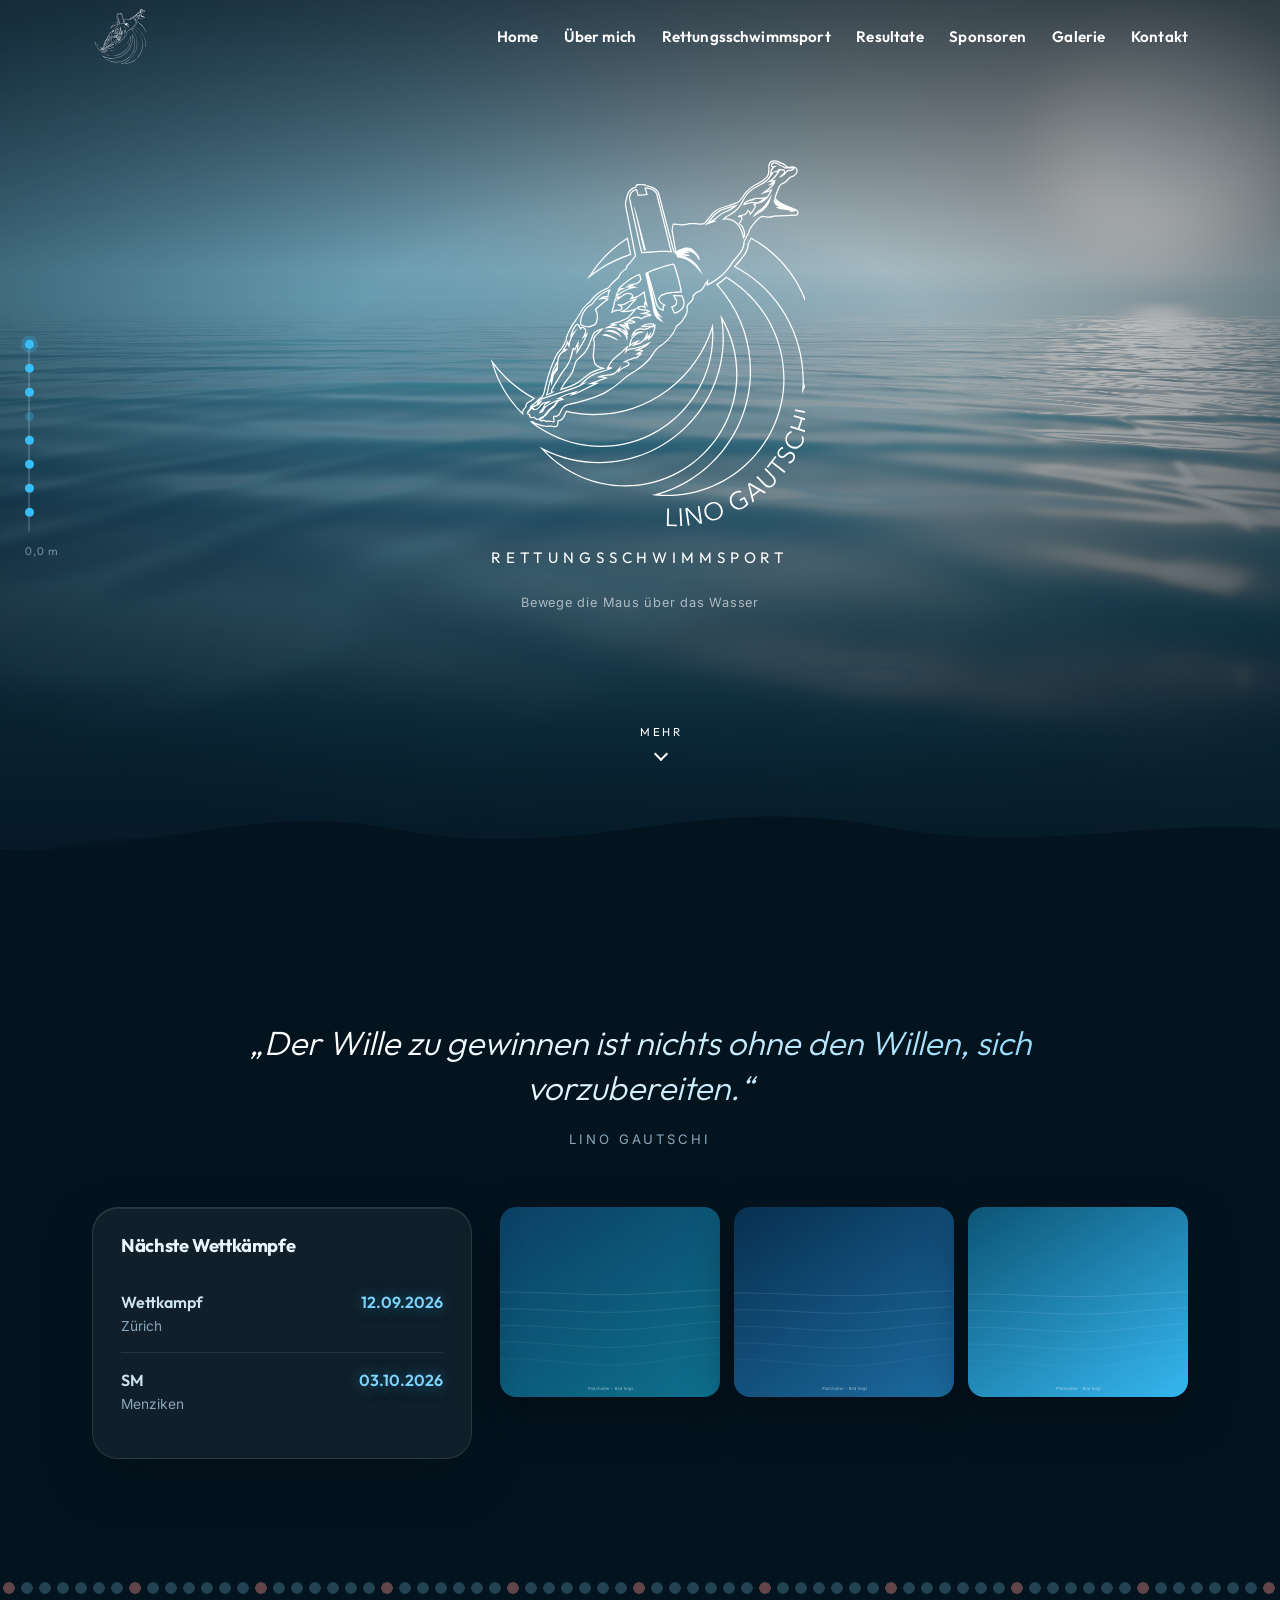
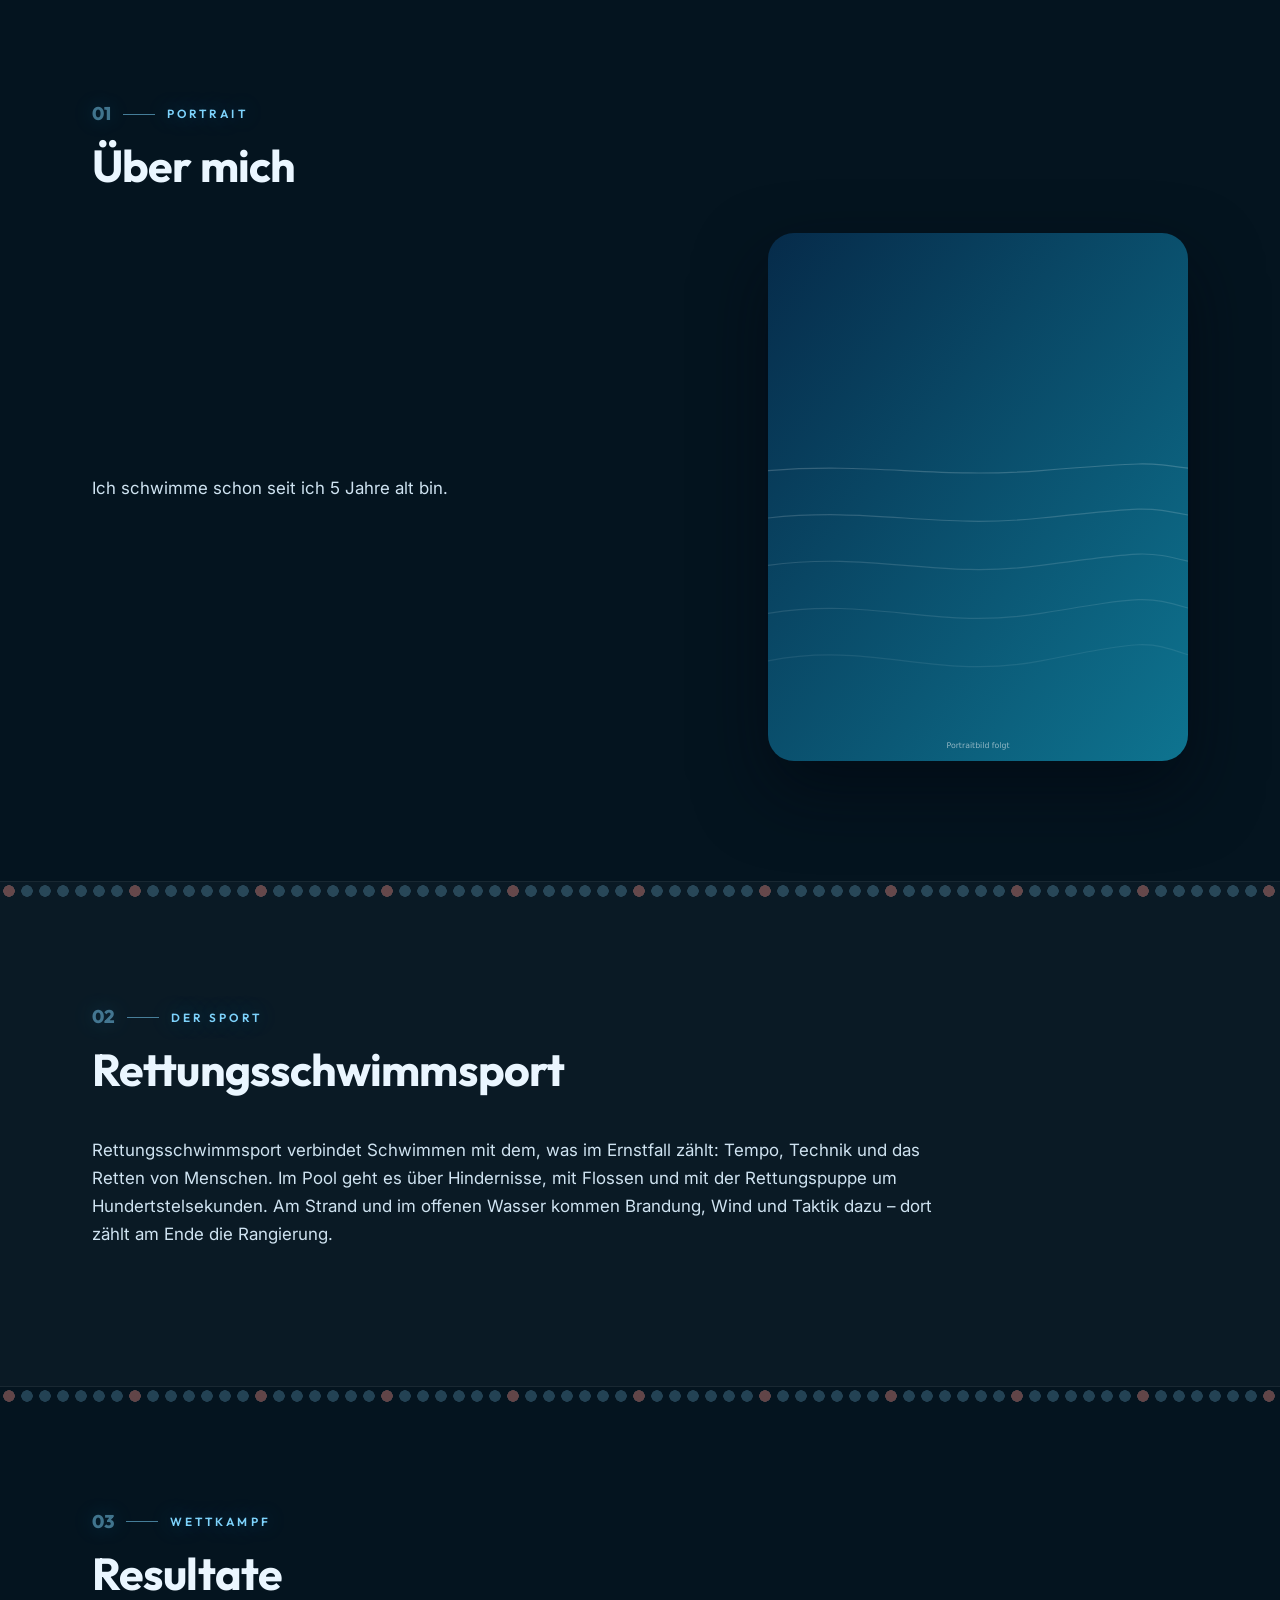
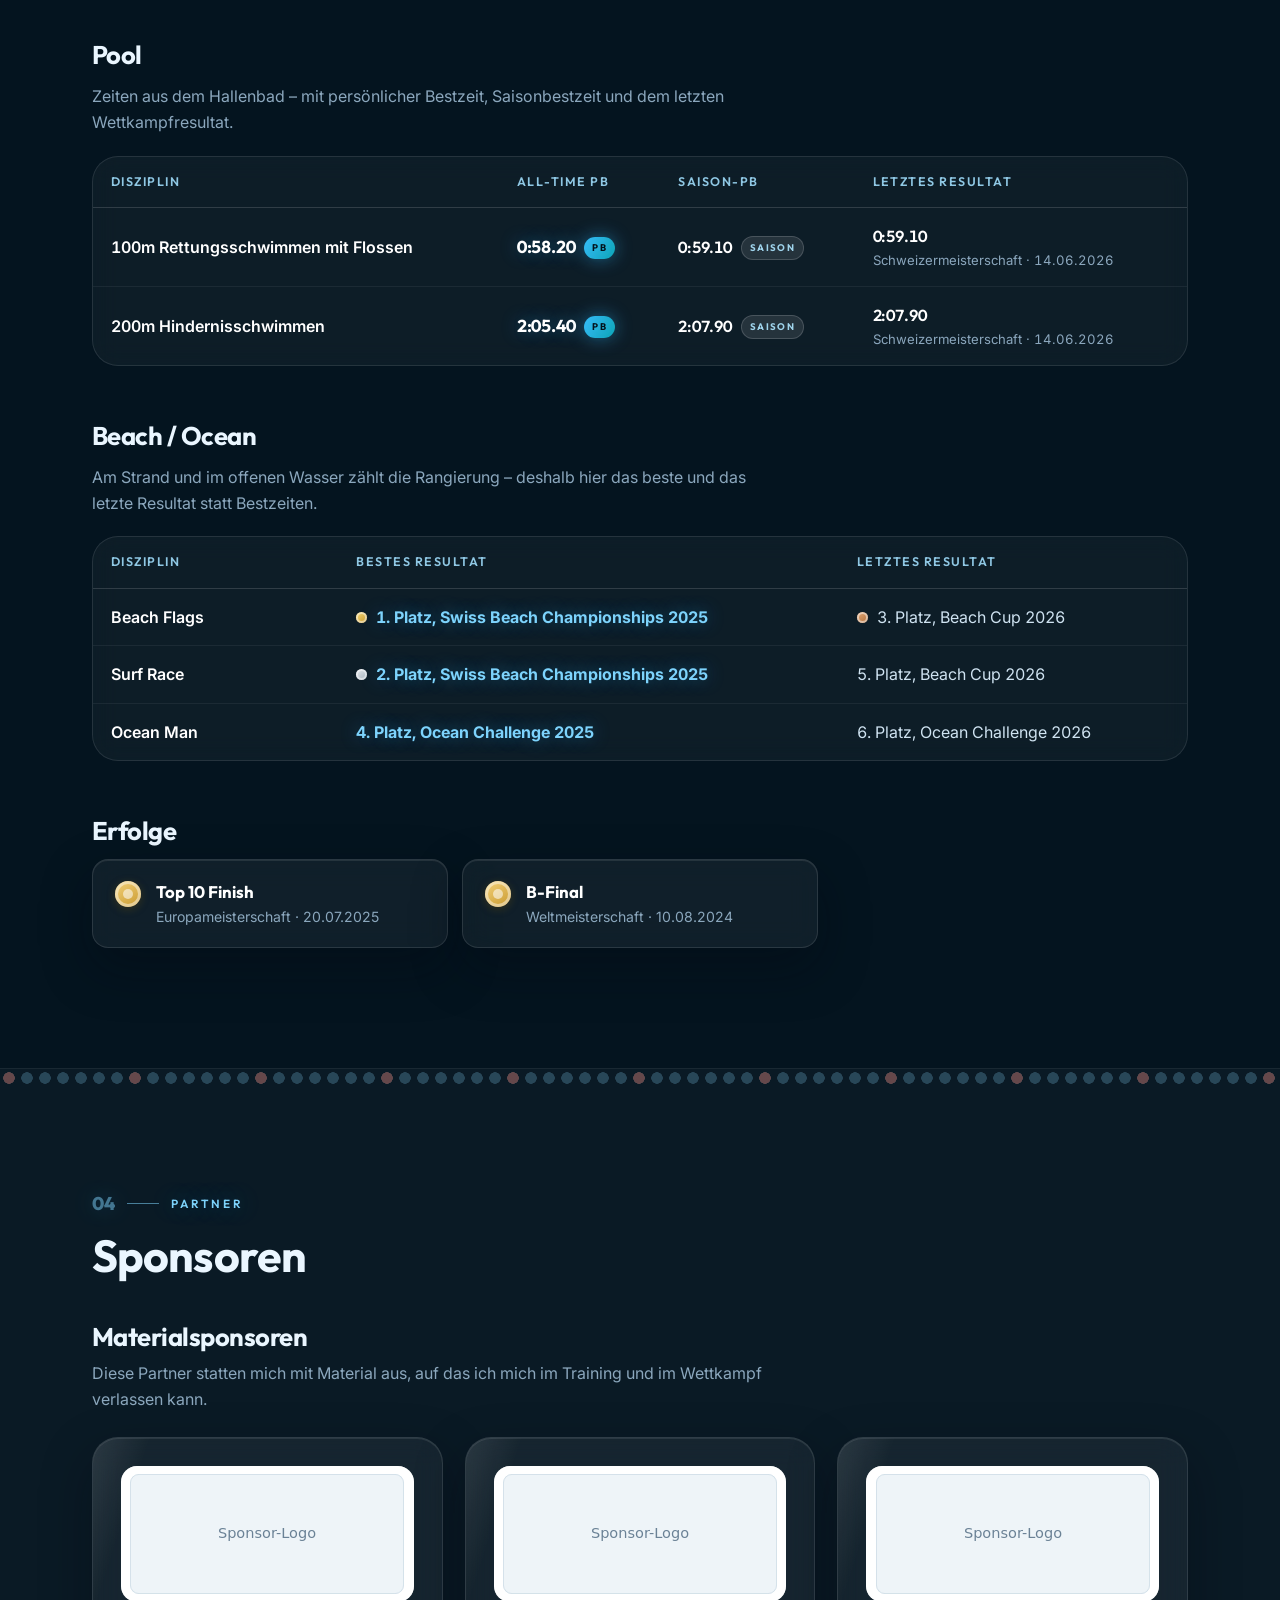
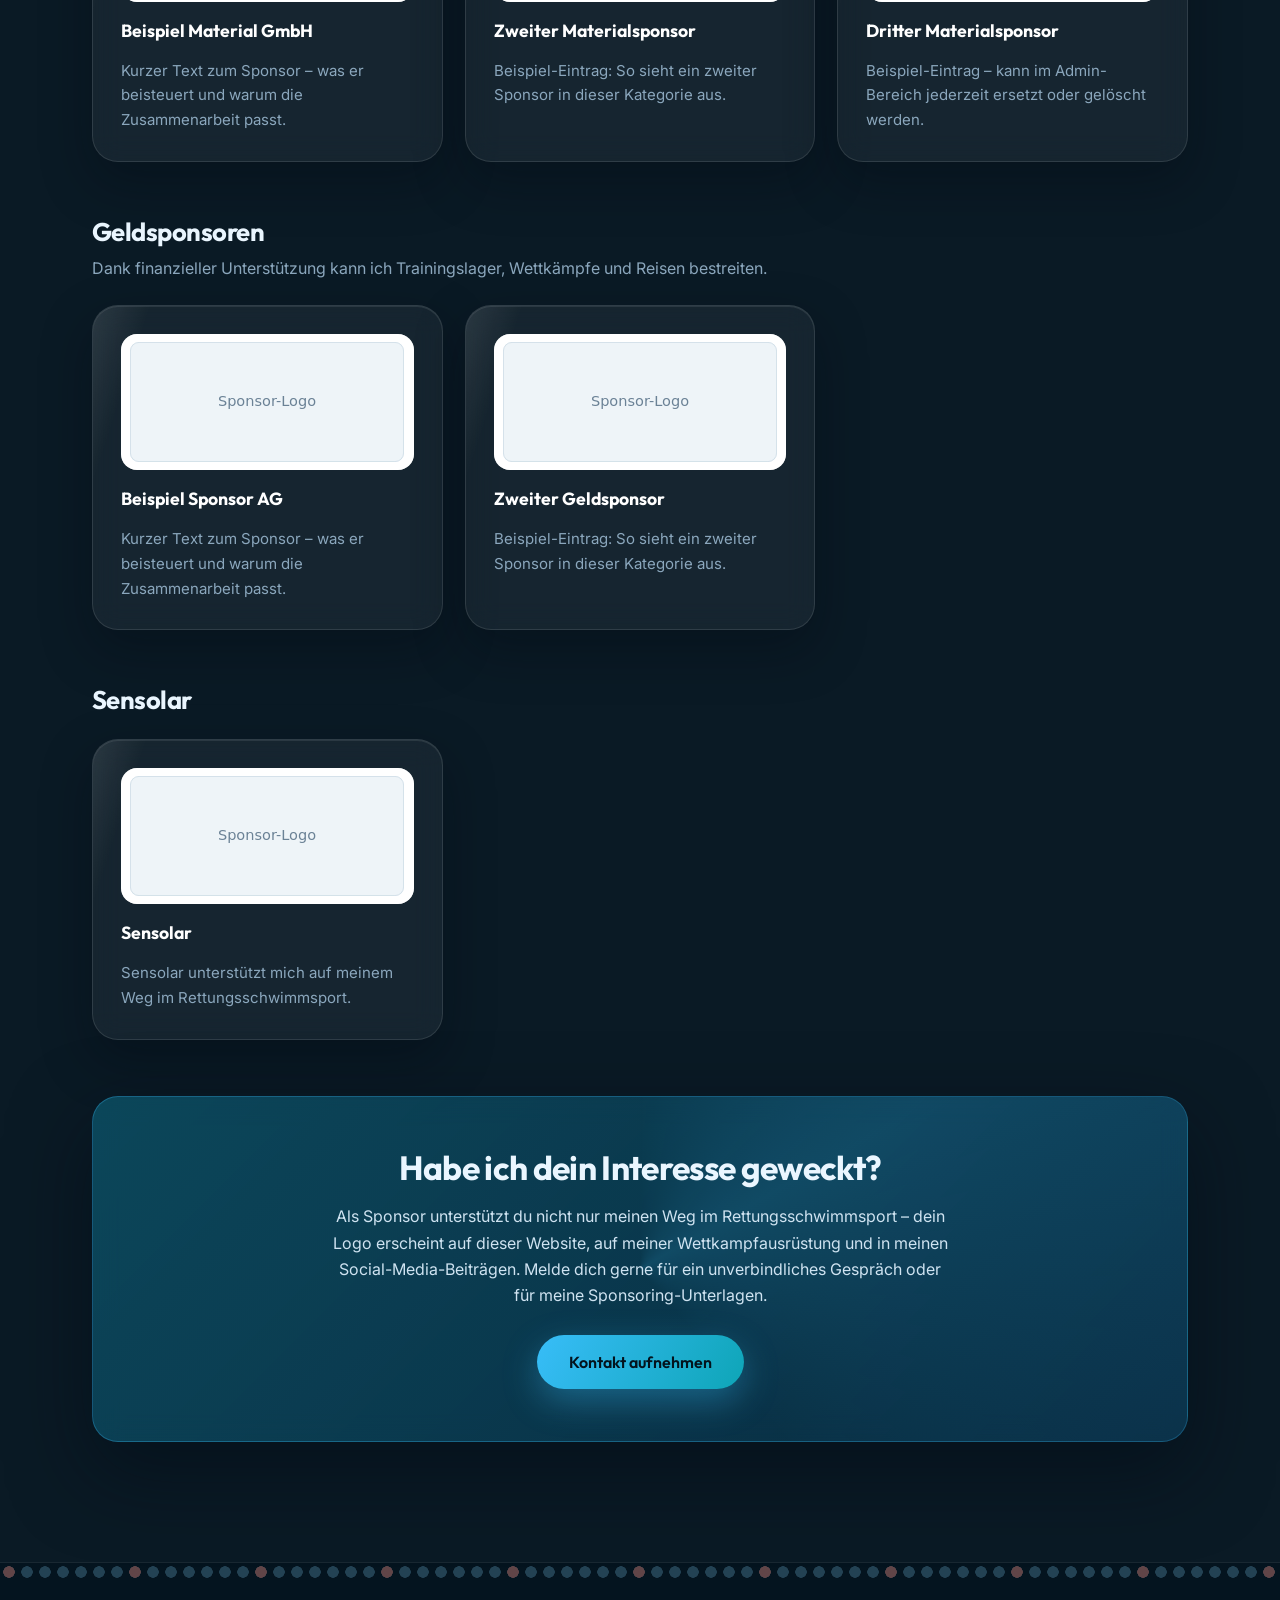
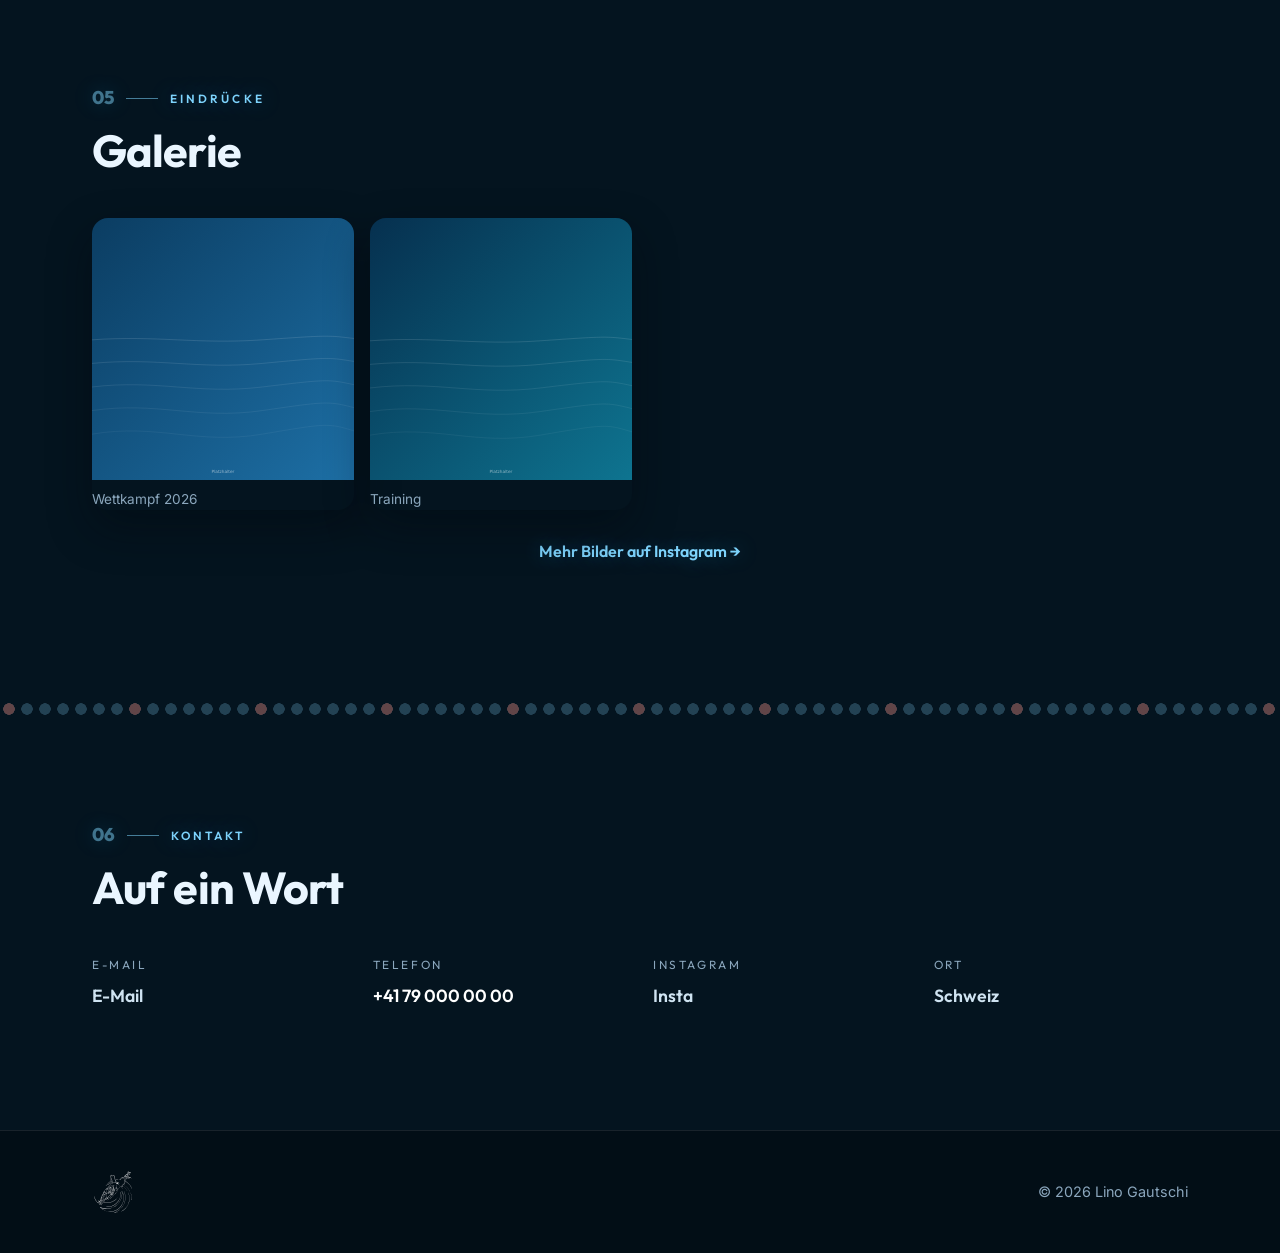
==== index.html @ 89ff0d20 "Initial commit" ====
<!DOCTYPE html>
<html lang="de">
<head>
  <meta charset="UTF-8">
  <meta name="viewport" content="width=device-width, initial-scale=1.0">
  <title>Lino Gautschi – Rettungsschwimmsport</title>
  <meta name="description" content="Lino Gautschi – Rettungsschwimmsport: Resultate aus Pool und Beach/Ocean, Sponsoren, Galerie und Kontakt.">

  <link rel="icon" href="assets/images/logo/logo-mark-dark.svg">
  <link rel="preconnect" href="https://fonts.googleapis.com">
  <link rel="preconnect" href="https://fonts.gstatic.com" crossorigin>
  <link href="https://fonts.googleapis.com/css2?family=Outfit:wght@300;400;600;700;800&family=Inter:wght@400;500;600&display=swap" rel="stylesheet">

  <link rel="stylesheet" href="assets/css/base.css">
  <link rel="stylesheet" id="theme-css" href="assets/css/theme-ocean.css">

  <script>
    // Das Design der Website ist "ocean" (Meer) – fest eingestellt.
    //
    // Das zweite Design ("pool", helles Becken) liegt weiterhin im Projekt
    // und lässt sich mit ?design=pool in der Adresszeile anschauen. Auf der
    // Seite selbst gibt es dafür bewusst keinen Umschalter mehr.
    (function () {
      var params = new URLSearchParams(location.search);
      var design = params.get("design") === "pool" ? "pool" : "ocean";

      // Alte gespeicherte Design-Wahl entfernen – sonst würde bei jemandem,
      // der früher "Becken" gewählt hat, weiterhin das falsche Design laden.
      try { localStorage.removeItem("lino-design"); } catch (e) {}

      document.documentElement.dataset.design = design;
      document.getElementById("theme-css").href = "assets/css/theme-" + design + ".css";

      // Startzustand für die Einblend-Animationen. theme.js entfernt das
      // Attribut wieder, falls die Skripte nicht laden – dann ist einfach
      // alles sofort sichtbar statt dauerhaft unsichtbar.
      document.documentElement.setAttribute("data-reveal-ready", "");
    })();
  </script>
</head>
<body>

  <a class="skip-link" href="#ueber-mich">Zum Inhalt springen</a>

  <header class="site-header" id="site-header">
    <div class="container header-inner">
      <a href="#home" class="logo" aria-label="Lino Gautschi – Startseite">
        <img class="logo-img logo-img--dark" src="assets/images/logo/logo-mark-dark.svg" alt="Lino Gautschi">
        <img class="logo-img logo-img--light" src="assets/images/logo/logo-mark-light.svg" alt="" aria-hidden="true">
      </a>

      <nav class="main-nav" id="main-nav" aria-label="Hauptnavigation">
        <button class="nav-toggle" id="nav-toggle" aria-label="Menü öffnen" aria-expanded="false" aria-controls="nav-list">
          <span></span><span></span><span></span>
        </button>
        <ul id="nav-list">
          <li><a href="#home">Home</a></li>
          <li><a href="#ueber-mich">Über mich</a></li>
          <li><a href="#rettungsschwimmsport">Rettungsschwimmsport</a></li>
          <li><a href="#resultate">Resultate</a></li>
          <li><a href="#sponsoren">Sponsoren</a></li>
          <li><a href="#galerie">Galerie</a></li>
          <li><a href="#kontakt">Kontakt</a></li>
        </ul>
      </nav>
    </div>
  </header>

  <main>

    <!-- HOME / HERO -->
    <section id="home" class="hero" data-rail-label="Start">
      <div class="hero-bg" id="hero-bg" aria-hidden="true"></div>
      <div class="hero-overlay" aria-hidden="true"></div>

      <div class="container hero-inner">
        <h1 class="sr-only" id="hero-name-sr"></h1>
        <img class="hero-logo hero-logo--light" src="assets/images/logo/logo-full-light.svg" alt="Lino Gautschi">
        <img class="hero-logo hero-logo--dark" src="assets/images/logo/logo-full-dark.svg" alt="" aria-hidden="true">
        <p class="hero-tagline" id="hero-tagline"></p>
        <p class="hero-hint" aria-hidden="true">
          <span data-hint="ocean">Bewege die Maus über das Wasser</span>
          <span data-hint="pool">Fahr mit der Maus durch die Bahnenleinen – oder klick hinein</span>
        </p>
        <a class="hero-scroll" href="#ueberblick" aria-label="Weiter nach unten">
          <span class="hero-scroll-text">Mehr</span>
          <span class="hero-scroll-arrow" aria-hidden="true"></span>
        </a>
      </div>
      <div class="hero-wave" aria-hidden="true"></div>
    </section>

    <!-- ÜBERBLICK: Zitat, nächste Wettkämpfe, Bilder -->
    <section id="ueberblick" class="section section-overview" data-rail-label="Überblick">
      <div class="container">
        <blockquote class="zitat reveal" id="hero-zitat">
          <p id="zitat-text"></p>
          <cite id="zitat-autor"></cite>
        </blockquote>

        <div class="overview-grid">
          <div class="card wettkaempfe-card reveal">
            <h2 class="card-title">Nächste Wettkämpfe</h2>
            <ul id="wettkaempfe-liste" class="wettkaempfe-liste"></ul>
          </div>

          <div class="overview-images reveal" id="overview-images"></div>
        </div>
      </div>
    </section>

    <!-- ÜBER MICH -->
    <section id="ueber-mich" class="section">
      <div class="container">
        <div class="section-head reveal">
          <span class="section-kicker">Portrait</span>
          <h2>Über mich</h2>
        </div>
        <div class="split">
          <div class="split-text reveal">
            <p class="section-text" id="ueber-mich-text"></p>
          </div>
          <figure class="split-media reveal">
            <img id="ueber-mich-bild" src="" alt="Lino Gautschi">
          </figure>
        </div>
      </div>
    </section>

    <!-- RETTUNGSSCHWIMMSPORT -->
    <section id="rettungsschwimmsport" class="section section-alt">
      <div class="container">
        <div class="section-head reveal">
          <span class="section-kicker">Der Sport</span>
          <h2>Rettungsschwimmsport</h2>
        </div>
        <p class="section-text section-text--wide reveal" id="rettungsschwimmsport-text"></p>
      </div>
    </section>

    <!-- RESULTATE: Pool -> Beach/Ocean -> Erfolge -->
    <section id="resultate" class="section">
      <div class="container">
        <div class="section-head reveal">
          <span class="section-kicker">Wettkampf</span>
          <h2>Resultate</h2>
        </div>

        <div class="resultate-block reveal">
          <h3 id="pool-titel"></h3>
          <p class="block-text" id="pool-text"></p>
          <div class="table-wrap">
            <table id="pool-tabelle" class="resultate-tabelle">
              <thead>
                <tr>
                  <th>Disziplin</th>
                  <th>All-Time PB</th>
                  <th>Saison-PB</th>
                  <th>Letztes Resultat</th>
                </tr>
              </thead>
              <tbody></tbody>
            </table>
          </div>
        </div>

        <div class="resultate-block reveal">
          <h3 id="beach-titel"></h3>
          <p class="block-text" id="beach-text"></p>
          <div class="table-wrap">
            <table id="beach-tabelle" class="resultate-tabelle">
              <thead>
                <tr>
                  <th>Disziplin</th>
                  <th>Bestes Resultat</th>
                  <th>Letztes Resultat</th>
                </tr>
              </thead>
              <tbody></tbody>
            </table>
          </div>
        </div>

        <div class="resultate-block reveal">
          <h3>Erfolge</h3>
          <ul id="erfolge-liste" class="erfolge-liste"></ul>
        </div>
      </div>
    </section>

    <!-- SPONSOREN -->
    <section id="sponsoren" class="section section-alt">
      <div class="container">
        <div class="section-head reveal">
          <span class="section-kicker">Partner</span>
          <h2>Sponsoren</h2>
        </div>

        <div id="sponsoren-kategorien"></div>

        <div class="sponsor-cta reveal" id="sponsor-cta"></div>
      </div>
    </section>

    <!-- GALERIE -->
    <section id="galerie" class="section">
      <div class="container">
        <div class="section-head reveal">
          <span class="section-kicker">Eindrücke</span>
          <h2>Galerie</h2>
        </div>
        <div id="galerie-bilder" class="galerie-grid"></div>
        <p class="galerie-link reveal" id="galerie-instagram-link"></p>
      </div>
    </section>

    <!-- KONTAKT -->
    <section id="kontakt" class="section section-kontakt">
      <div class="container">
        <div class="section-head reveal">
          <span class="section-kicker">Kontakt</span>
          <h2>Auf ein Wort</h2>
        </div>
        <dl id="kontakt-liste" class="kontakt-liste reveal"></dl>
      </div>
    </section>

  </main>

  <footer class="site-footer">
    <div class="container footer-inner">
      <img class="footer-logo" src="assets/images/logo/logo-mark-light.svg" alt="">
      <p>&copy; <span id="jahr"></span> <span id="footer-name"></span></p>
    </div>
  </footer>

  <script src="data/content.js"></script>
  <script src="data/resultate.js"></script>
  <script src="data/sponsoren.js"></script>
  <script src="data/galerie.js"></script>
  <script src="assets/js/main.js"></script>
  <script src="assets/js/theme.js"></script>
</body>
</html>
---- assets/css/base.css ----
/* =========================================================
   base.css – gemeinsames Grundgerüst für BEIDE Designs.
   Enthält Layout, Struktur und Standardwerte.
   Farben/Effekte kommen aus theme-simple.css bzw. theme-premium.css.
   ========================================================= */

:root {
  /* Diese Werte werden von den Theme-Dateien überschrieben */
  --color-bg: #ffffff;
  --color-bg-alt: #f2f6f9;
  --color-surface: #ffffff;
  --color-text: #12212e;
  --color-muted: #5c7285;
  --color-accent: #0e7490;
  --color-accent-dark: #063d55;
  --color-border: #dfe8ee;
  --color-on-dark: #ffffff;

  --font-head: "Outfit", system-ui, -apple-system, "Segoe UI", sans-serif;
  --font-body: "Inter", system-ui, -apple-system, "Segoe UI", sans-serif;

  --max-width: 1140px;
  --gutter: 22px;
  --radius: 14px;
  --radius-lg: 22px;

  --section-padding: 96px;
  --header-height: 72px;

  --shadow-sm: 0 1px 2px rgba(10, 40, 60, 0.06);
  --shadow-md: 0 10px 30px rgba(10, 40, 60, 0.08);
  --shadow-lg: 0 24px 60px rgba(8, 35, 55, 0.14);

  --ease-out: cubic-bezier(0.22, 1, 0.36, 1);
}

* { box-sizing: border-box; }

html {
  scroll-behavior: smooth;
}

body {
  margin: 0;
  font-family: var(--font-body);
  color: var(--color-text);
  background: var(--color-bg);
  line-height: 1.65;
  -webkit-font-smoothing: antialiased;
  overflow-x: hidden;
}

h1, h2, h3, h4 {
  font-family: var(--font-head);
  line-height: 1.12;
  margin: 0 0 0.5em;
  color: var(--color-accent-dark);
  letter-spacing: -0.02em;
}

h2 { font-size: clamp(1.8rem, 4vw, 2.8rem); }
h3 { font-size: clamp(1.2rem, 2.4vw, 1.6rem); }

p { margin: 0 0 1em; }

a { color: var(--color-accent); }

img { max-width: 100%; }

.container {
  width: 100%;
  max-width: var(--max-width);
  margin: 0 auto;
  padding-inline: var(--gutter);
}

.sr-only {
  position: absolute;
  width: 1px; height: 1px;
  padding: 0; margin: -1px;
  overflow: hidden;
  clip: rect(0 0 0 0);
  white-space: nowrap;
  border: 0;
}

.skip-link {
  position: absolute;
  left: -9999px;
  top: 0;
  z-index: 1000;
  background: var(--color-accent-dark);
  color: #fff;
  padding: 10px 16px;
}
.skip-link:focus { left: 8px; top: 8px; }

/* ---------- Header / Navigation ---------- */

.site-header {
  position: fixed;
  inset: 0 0 auto 0;
  z-index: 100;
  transition: background 0.35s var(--ease-out), box-shadow 0.35s var(--ease-out),
              backdrop-filter 0.35s var(--ease-out), padding 0.35s var(--ease-out);
}

.header-inner {
  display: flex;
  align-items: center;
  justify-content: space-between;
  gap: 16px;
  min-height: var(--header-height);
}

.logo {
  display: flex;
  align-items: center;
  flex: none;
  line-height: 0;
}

.logo-img {
  height: 56px;
  width: auto;
  display: block;
  transition: height 0.35s var(--ease-out), opacity 0.3s var(--ease-out);
}

/* Es liegen zwei Logo-Varianten übereinander – je nach Hintergrund wird
   die dunkle oder die helle eingeblendet. */
.logo-img--light { display: none; }

.main-nav ul {
  list-style: none;
  display: flex;
  align-items: center;
  gap: clamp(14px, 2vw, 28px);
  margin: 0;
  padding: 0;
}

.main-nav a {
  text-decoration: none;
  font-family: var(--font-head);
  font-weight: 600;
  font-size: 0.95rem;
  letter-spacing: 0.01em;
  padding: 6px 0;
  position: relative;
  white-space: nowrap;
  transition: color 0.25s var(--ease-out);
}

.nav-toggle {
  display: none;
  flex-direction: column;
  justify-content: center;
  gap: 5px;
  width: 44px;
  height: 44px;
  padding: 10px;
  background: none;
  border: none;
  cursor: pointer;
}

.nav-toggle span {
  display: block;
  height: 2px;
  width: 100%;
  background: currentColor;
  border-radius: 2px;
  transition: transform 0.3s var(--ease-out), opacity 0.2s var(--ease-out);
}

.main-nav.open .nav-toggle span:nth-child(1) { transform: translateY(7px) rotate(45deg); }
.main-nav.open .nav-toggle span:nth-child(2) { opacity: 0; }
.main-nav.open .nav-toggle span:nth-child(3) { transform: translateY(-7px) rotate(-45deg); }

@media (max-width: 900px) {
  .nav-toggle { display: flex; }

  .main-nav ul {
    position: fixed;
    inset: var(--header-height) 0 auto 0;
    flex-direction: column;
    align-items: stretch;
    gap: 0;
    padding: 12px var(--gutter) 24px;
    transform: translateY(-140%);
    transition: transform 0.4s var(--ease-out);
  }

  .main-nav.open ul { transform: translateY(0); }

  .main-nav a {
    display: block;
    padding: 14px 0;
    font-size: 1.05rem;
  }
}

/* ---------- Hero ---------- */

.hero {
  position: relative;
  min-height: 100svh;
  display: flex;
  align-items: center;
  justify-content: center;
  overflow: hidden;
  isolation: isolate;
}

.hero-bg {
  position: absolute;
  inset: 0;
  z-index: -2;
}

.hero-bg canvas {
  width: 100%;
  height: 100%;
  display: block;
}

.hero-overlay {
  position: absolute;
  inset: 0;
  z-index: -1;
}

.hero-inner {
  display: flex;
  flex-direction: column;
  align-items: center;
  text-align: center;
  padding-top: var(--header-height);
  /* Platz für Scroll-Hinweis und Wellenkante darunter */
  padding-bottom: clamp(150px, 16vw, 240px);
}

.hero-logo {
  width: clamp(200px, 30vw, 330px);
  height: auto;
}

.hero-tagline {
  font-family: var(--font-head);
  text-transform: uppercase;
  letter-spacing: 0.32em;
  font-size: clamp(0.72rem, 1.5vw, 0.95rem);
  margin: 18px 0 0;
  color: var(--color-on-dark);
  opacity: 0.85;
}

.hero-scroll {
  position: absolute;
  bottom: clamp(74px, 11vw, 150px); /* über der Wellenkante */
  left: 50%;
  transform: translateX(-50%);
  z-index: 3; /* sonst verdeckt die Welle den Hinweis */
  display: flex;
  flex-direction: column;
  align-items: center;
  gap: 8px;
  text-decoration: none;
  color: var(--color-on-dark);
  font-family: var(--font-head);
  font-size: 0.72rem;
  letter-spacing: 0.22em;
  text-transform: uppercase;
  opacity: 0.75;
  transition: opacity 0.3s var(--ease-out);
}

.hero-scroll:hover { opacity: 1; }

.hero-scroll-arrow {
  width: 10px;
  height: 10px;
  border-right: 2px solid currentColor;
  border-bottom: 2px solid currentColor;
  transform: rotate(45deg);
}

.hero-wave {
  position: absolute;
  left: 0;
  right: 0;
  bottom: -1px;
  height: clamp(60px, 9vw, 130px);
  pointer-events: none;
}

/* ---------- Sections ---------- */

.section {
  padding-block: var(--section-padding);
  scroll-margin-top: var(--header-height);
  position: relative;
}

.section-head {
  margin-bottom: 42px;
}

/* Abschnitte werden wie Bahnen durchnummeriert (01, 02, …) */
main { counter-reset: abschnitt; }
.section-head { counter-increment: abschnitt; }

.section-kicker {
  display: inline-flex;
  align-items: center;
  gap: 12px;
  font-family: var(--font-head);
  font-size: 0.74rem;
  font-weight: 600;
  letter-spacing: 0.26em;
  text-transform: uppercase;
  color: var(--color-accent);
  margin-bottom: 12px;
}

.section-kicker::before {
  content: counter(abschnitt, decimal-leading-zero);
  order: -2;
  font-size: 1.15rem;
  font-weight: 800;
  letter-spacing: 0;
  opacity: 0.45;
}

.section-kicker::after {
  content: "";
  order: -1;
  width: 32px;
  height: 1px;
  background: currentColor;
  opacity: 0.55;
}

.section-head h2 { margin-bottom: 0; }

.section-text {
  max-width: 62ch;
  white-space: pre-line;
  font-size: 1.06rem;
}

.section-text--wide { max-width: 78ch; }

.block-text {
  color: var(--color-muted);
  max-width: 68ch;
  margin-bottom: 20px;
}

/* ---------- Überblick (Zitat / Wettkämpfe / Bilder) ---------- */

.zitat {
  margin: 0 0 56px;
  padding: 0;
  text-align: center;
  max-width: 900px;
  margin-inline: auto;
}

.zitat p {
  font-family: var(--font-head);
  font-size: clamp(1.35rem, 3.2vw, 2.1rem);
  font-weight: 300;
  line-height: 1.35;
  font-style: italic;
  margin-bottom: 14px;
}

.zitat cite {
  font-style: normal;
  font-size: 0.82rem;
  letter-spacing: 0.22em;
  text-transform: uppercase;
  color: var(--color-muted);
}

.overview-grid {
  display: grid;
  grid-template-columns: minmax(280px, 380px) 1fr;
  gap: 28px;
  align-items: start;
}

@media (max-width: 860px) {
  .overview-grid { grid-template-columns: 1fr; }
}

.card {
  background: var(--color-surface);
  border: 1px solid var(--color-border);
  border-radius: var(--radius-lg);
  padding: 28px;
}

.card-title {
  font-size: 1.15rem;
  margin-bottom: 18px;
}

.wettkaempfe-liste {
  list-style: none;
  margin: 0;
  padding: 0;
}

.wettkaempfe-liste li {
  display: flex;
  align-items: baseline;
  justify-content: space-between;
  gap: 14px;
  padding: 14px 0;
  border-top: 1px solid var(--color-border);
}

.wettkaempfe-liste li:first-child { border-top: none; }

.wk-name {
  font-family: var(--font-head);
  font-weight: 600;
}

.wk-ort {
  display: block;
  font-size: 0.86rem;
  color: var(--color-muted);
  font-family: var(--font-body);
  font-weight: 400;
}

.wk-datum {
  font-family: var(--font-head);
  font-weight: 600;
  white-space: nowrap;
  color: var(--color-accent);
}

.overview-images {
  display: grid;
  grid-template-columns: repeat(auto-fit, minmax(190px, 1fr));
  gap: 14px;
}

.overview-images img {
  width: 100%;
  height: 100%;
  min-height: 190px;
  object-fit: cover;
  border-radius: var(--radius);
  display: block;
}

/* ---------- Split (Über mich) ---------- */

.split {
  display: grid;
  grid-template-columns: 1fr minmax(260px, 420px);
  gap: 48px;
  align-items: center;
}

@media (max-width: 860px) {
  .split { grid-template-columns: 1fr; gap: 32px; }
}

.split-media {
  margin: 0;
}

.split-media img {
  width: 100%;
  border-radius: var(--radius-lg);
  display: block;
}

/* ---------- Resultate ---------- */

.resultate-block { margin-bottom: 56px; }
.resultate-block:last-child { margin-bottom: 0; }

.table-wrap {
  overflow-x: auto;
  border-radius: var(--radius);
}

.resultate-tabelle {
  width: 100%;
  border-collapse: collapse;
  font-variant-numeric: tabular-nums;
}

.resultate-tabelle th,
.resultate-tabelle td {
  text-align: left;
  padding: 15px 18px;
  white-space: nowrap;
}

.resultate-tabelle th {
  font-family: var(--font-head);
  font-size: 0.78rem;
  font-weight: 600;
  letter-spacing: 0.12em;
  text-transform: uppercase;
  color: var(--color-muted);
}

.resultate-tabelle td:first-child {
  font-weight: 600;
  white-space: normal;
  min-width: 190px;
}

.res-sub {
  display: block;
  font-size: 0.82rem;
  color: var(--color-muted);
  font-weight: 400;
}

.erfolge-liste {
  list-style: none;
  margin: 0;
  padding: 0;
  display: grid;
  grid-template-columns: repeat(auto-fill, minmax(280px, 1fr));
  gap: 14px;
}

.erfolge-liste li {
  display: flex;
  align-items: flex-start;
  gap: 15px;
  padding: 18px 22px;
  border-radius: var(--radius);
  border: 1px solid var(--color-border);
  background: var(--color-surface);
}

/* Medaillen-Plakette vor jedem Erfolg */
.erfolg-icon {
  flex: none;
  width: 26px;
  height: 26px;
  margin-top: 3px;
  border-radius: 50%;
  background: linear-gradient(145deg, #f3d27a, #c9992f);
  box-shadow: inset 0 0 0 3px rgba(255, 255, 255, 0.45), 0 2px 8px rgba(120, 90, 10, 0.35);
  position: relative;
}

.erfolg-icon::after {
  content: "";
  position: absolute;
  inset: 8px;
  border-radius: 50%;
  background: rgba(255, 255, 255, 0.55);
}

.erfolg-titel {
  display: block;
  font-family: var(--font-head);
  font-weight: 700;
  font-size: 1.05rem;
  color: var(--color-accent-dark);
}

.erfolg-meta {
  display: block;
  font-size: 0.88rem;
  color: var(--color-muted);
}

/* ---------- Sponsoren ---------- */

.sponsor-kategorie { margin-bottom: 56px; }

.sponsor-kategorie h3 { margin-bottom: 8px; }

.sponsoren-liste {
  display: grid;
  grid-template-columns: repeat(auto-fill, minmax(280px, 1fr));
  gap: 22px;
  margin-top: 24px;
}

.sponsor-item {
  display: flex;
  flex-direction: column;
  gap: 14px;
  padding: 28px;
  background: var(--color-surface);
  border: 1px solid var(--color-border);
  border-radius: var(--radius-lg);
  text-decoration: none;
  color: inherit;
  transition: transform 0.35s var(--ease-out), box-shadow 0.35s var(--ease-out),
              border-color 0.35s var(--ease-out);
}

/* Logos bewusst gross – auf Wunsch von Lino */
.sponsor-logo {
  display: flex;
  align-items: center;
  justify-content: center;
  min-height: 130px;
  padding: 8px;
}

.sponsor-logo img {
  max-width: 100%;
  max-height: 120px;
  width: auto;
  object-fit: contain;
}

.sponsor-name {
  font-family: var(--font-head);
  font-weight: 700;
  font-size: 1.1rem;
  color: var(--color-accent-dark);
}

.sponsor-text {
  font-size: 0.94rem;
  color: var(--color-muted);
  margin: 0;
}

.sponsor-cta {
  margin-top: 8px;
  padding: clamp(28px, 5vw, 52px);
  border-radius: var(--radius-lg);
  text-align: center;
}

.sponsor-cta h3 {
  font-size: clamp(1.4rem, 3vw, 2.1rem);
}

.sponsor-cta p {
  max-width: 62ch;
  margin-inline: auto;
  margin-bottom: 26px;
}

.btn {
  display: inline-block;
  font-family: var(--font-head);
  font-weight: 600;
  text-decoration: none;
  padding: 14px 32px;
  border-radius: 999px;
  transition: transform 0.3s var(--ease-out), box-shadow 0.3s var(--ease-out),
              background 0.3s var(--ease-out);
}

.btn:hover { transform: translateY(-2px); }

/* ---------- Galerie ---------- */

.galerie-grid {
  display: grid;
  grid-template-columns: repeat(auto-fill, minmax(230px, 1fr));
  gap: 16px;
}

.galerie-grid figure {
  margin: 0;
  position: relative;
  overflow: hidden;
  border-radius: var(--radius);
}

.galerie-grid img {
  width: 100%;
  aspect-ratio: 1 / 1;
  object-fit: cover;
  display: block;
  transition: transform 0.6s var(--ease-out);
}

.galerie-grid figcaption {
  font-size: 0.85rem;
  color: var(--color-muted);
  margin-top: 8px;
}

.galerie-link {
  margin-top: 28px;
  text-align: center;
}

.galerie-link a {
  font-family: var(--font-head);
  font-weight: 600;
  text-decoration: none;
}

/* ---------- Kontakt ---------- */

.kontakt-liste {
  display: grid;
  grid-template-columns: repeat(auto-fit, minmax(220px, 1fr));
  gap: 26px;
  margin: 0;
}

.kontakt-item { min-width: 0; }

.kontakt-liste dt {
  font-family: var(--font-head);
  font-size: 0.74rem;
  letter-spacing: 0.22em;
  text-transform: uppercase;
  color: var(--color-muted);
  margin-bottom: 6px;
}

.kontakt-liste dd {
  margin: 0;
  font-size: 1.1rem;
  font-family: var(--font-head);
  font-weight: 600;
}

.kontakt-liste a { text-decoration: none; }

/* ---------- Footer ---------- */

.site-footer {
  padding-block: 40px;
  font-size: 0.9rem;
}

.footer-inner {
  display: flex;
  align-items: center;
  justify-content: space-between;
  gap: 18px;
  flex-wrap: wrap;
}

.footer-logo { height: 42px; width: auto; }

.site-footer p { margin: 0; }

/* ---------- Reveal-Animation (wird vom Premium-Design genutzt) ---------- */

.reveal { opacity: 1; }

/* Inhalte werden NUR versteckt, solange data-reveal-ready gesetzt ist.
   Das Attribut wird entfernt, wenn premium.js nicht lädt – sonst bliebe
   bei einem Ladefehler die halbe Seite unsichtbar. */
[data-reveal-ready] .reveal {
  opacity: 0;
  transform: translateY(28px);
  transition: opacity 0.8s var(--ease-out), transform 0.8s var(--ease-out);
}

[data-reveal-ready] .reveal.is-visible {
  opacity: 1;
  transform: none;
}

@media (prefers-reduced-motion: reduce) {
  html { scroll-behavior: auto; }
  [data-reveal-ready] .reveal {
    opacity: 1;
    transform: none;
    transition: none;
  }
}


/* =========================================================
   Wettkampf-Anzeigetafel (Resultate)
   ========================================================= */

.zeit-zelle { white-space: nowrap; }

.zeit {
  font-family: var(--font-head);
  font-weight: 700;
  font-size: 1.08rem;
  letter-spacing: -0.01em;
}

.zeit--neben { font-weight: 600; font-size: 1rem; }

.badge {
  display: inline-block;
  margin-left: 9px;
  padding: 3px 8px;
  border-radius: 999px;
  font-family: var(--font-head);
  font-size: 0.6rem;
  font-weight: 700;
  letter-spacing: 0.14em;
  text-transform: uppercase;
  vertical-align: 2px;
}

/* Podestplätze in der Beach/Ocean-Tabelle */
.medaille {
  display: inline-block;
  width: 11px;
  height: 11px;
  margin-right: 9px;
  border-radius: 50%;
  vertical-align: baseline;
  box-shadow: inset 0 0 0 2px rgba(255, 255, 255, 0.5);
}

.podest--1 .medaille { background: linear-gradient(145deg, #f7d978, #c89a2c); }
.podest--2 .medaille { background: linear-gradient(145deg, #e6eaee, #a8b4bf); }
.podest--3 .medaille { background: linear-gradient(145deg, #e3a877, #b06f39); }

.podest td, td.podest { white-space: normal; }

/* =========================================================
   Bahnenleine als Trenner zwischen den Abschnitten
   ========================================================= */

.section + .section::before {
  content: "";
  position: absolute;
  top: 0;
  left: 0;
  right: 0;
  height: 18px;
  pointer-events: none;
  background-image:
    radial-gradient(circle at 9px 9px, var(--rope-accent) 5.5px, transparent 6px),
    radial-gradient(circle at 9px 9px, var(--rope-main) 5.5px, transparent 6px);
  background-size: 126px 18px, 18px 18px;
  opacity: 0.5;
}

/* =========================================================
   Hinweis im Hero ("bewege die Maus …")
   ========================================================= */

.hero-hint {
  margin: 22px 0 0;
  font-size: 0.8rem;
  letter-spacing: 0.06em;
  color: var(--color-on-dark);
  opacity: 0.6;
}

.hero-hint span { display: none; }
[data-design="ocean"] .hero-hint span[data-hint="ocean"],
[data-design="pool"] .hero-hint span[data-hint="pool"] { display: inline; }

.pool-canvas {
  position: absolute;
  inset: 0;
  display: block;
}

/* =========================================================
   Tiefen-Leiste am linken Rand
   ========================================================= */

.depth-rail {
  position: fixed;
  left: 24px;
  top: 50%;
  transform: translateY(-50%);
  z-index: 90;
  display: flex;
  flex-direction: column;
  gap: 15px;
  padding-left: 15px;
  font-family: var(--font-head);
}

.depth-rail-track {
  position: absolute;
  left: 4px;
  top: 2px;
  bottom: 28px;
  width: 2px;
  border-radius: 2px;
  background: currentColor;
  opacity: 0.2;
}

.depth-rail-fill {
  position: absolute;
  inset: 0;
  border-radius: 2px;
  background: var(--color-accent);
  transform: scaleY(0);
  transform-origin: top;
}

.depth-rail-dot {
  position: relative;
  width: 9px;
  height: 9px;
  margin-left: -14px;
  border-radius: 50%;
  background: currentColor;
  opacity: 0.3;
  text-decoration: none;
  transition: opacity 0.3s var(--ease-out), box-shadow 0.3s var(--ease-out),
              background 0.3s var(--ease-out);
}

.depth-rail-dot:hover { opacity: 0.75; }

/* Der aktive Punkt bekommt einen Ring, statt den Punkt zu skalieren –
   sonst würde die Beschriftung mitskaliert und verzerrt aussehen. */
.depth-rail-dot.is-active {
  opacity: 1;
  background: var(--color-accent);
  box-shadow: 0 0 0 4px color-mix(in srgb, var(--color-accent) 25%, transparent);
}

/* Die Beschriftung erscheint nur beim Darüberfahren. Dauerhaft eingeblendet
   würde sie bei schmalen Fenstern in den Seiteninhalt ragen. */
.depth-rail-label {
  position: absolute;
  left: 20px;
  top: 50%;
  transform: translateY(-50%);
  white-space: nowrap;
  font-size: 0.66rem;
  letter-spacing: 0.14em;
  text-transform: uppercase;
  padding: 5px 10px;
  border-radius: 999px;
  background: var(--rail-chip-bg, rgba(0, 0, 0, 0.7));
  color: var(--rail-chip-text, #fff);
  opacity: 0;
  transition: opacity 0.25s var(--ease-out);
  pointer-events: none;
}

.depth-rail-dot:hover .depth-rail-label { opacity: 1; }

.depth-rail-readout {
  margin-top: 10px;
  margin-left: -14px;
  font-size: 0.7rem;
  letter-spacing: 0.1em;
  font-variant-numeric: tabular-nums;
  opacity: 0.5;
}

/* Erst anzeigen, wenn links wirklich Platz neben dem Inhalt ist */
@media (max-width: 1199px) {
  .depth-rail { display: none; }
}
---- assets/css/theme-ocean.css ----
/* =========================================================
   DESIGN "MEER" (ocean)
   Tiefsee-Look: animierte 3D-Wasseroberfläche im Hero (WebGL,
   assets/js/hero-ocean.js), Glaskarten, Lichtreflexe, Luftblasen.
   ========================================================= */

:root {
  --color-bg: #04141f;
  --color-bg-alt: #061d2c;
  --color-surface: rgba(255, 255, 255, 0.045);
  --color-text: #cfe3f1;
  --color-muted: #8ba7bd;
  --color-accent: #38bdf8;
  /* In diesem dunklen Design werden Überschriften hell statt dunkel */
  --color-accent-dark: #eaf6ff;
  --color-border: rgba(255, 255, 255, 0.12);
  --color-on-dark: #ffffff;

  --section-padding: 120px;
  --radius: 16px;
  --radius-lg: 26px;
}

body {
  background-color: #04141f;
  background-image:
    radial-gradient(90% 60% at 12% 0%, rgba(56, 189, 248, 0.16), transparent 60%),
    radial-gradient(70% 50% at 100% 30%, rgba(13, 148, 180, 0.14), transparent 65%),
    radial-gradient(80% 60% at 50% 100%, rgba(8, 82, 122, 0.3), transparent 70%);
  background-attachment: fixed;
  color: var(--color-text);
}

/* Inhalt über die Luftblasen-Ebene heben.
   ACHTUNG: .site-header hier NICHT aufführen – das würde das
   position: fixed aus base.css überschreiben, die Navigation würde
   wegscrollen und der Hero um die Kopfzeilenhöhe verrutschen. */
main, .site-footer { position: relative; z-index: 1; }

.section-alt {
  background: rgba(255, 255, 255, 0.028);
  border-block: 1px solid rgba(255, 255, 255, 0.06);
}

/* Luftblasen-Ebene (wird von premium.js eingefügt) */
.bubble-layer {
  position: fixed;
  inset: 0;
  z-index: 0;
  pointer-events: none;
  overflow: hidden;
}

.bubble {
  position: absolute;
  bottom: -60px;
  border-radius: 50%;
  /* "screen" sorgt dafür, dass Blasen den Hintergrund nur aufhellen –
     sonst wirken sie wie dunkle Kugeln. */
  mix-blend-mode: screen;
  opacity: 0.5;
  background:
    radial-gradient(circle at 30% 26%, rgba(255, 255, 255, 0.85), rgba(255, 255, 255, 0.10) 42%, rgba(255, 255, 255, 0) 62%),
    radial-gradient(circle at 50% 50%, rgba(255, 255, 255, 0) 62%, rgba(165, 225, 245, 0.30) 78%, rgba(255, 255, 255, 0) 88%);
  animation: bubble-rise linear infinite;
}

@keyframes bubble-rise {
  0%   { transform: translate3d(0, 0, 0) scale(0.9); opacity: 0; }
  10%  { opacity: 0.75; }
  50%  { transform: translate3d(22px, -52vh, 0) scale(1); }
  90%  { opacity: 0.5; }
  100% { transform: translate3d(-14px, -105vh, 0) scale(1.08); opacity: 0; }
}

/* ---------- Header ---------- */

.site-header {
  background: transparent;
}

.site-header .main-nav a,
.site-header .nav-toggle { color: #ffffff; }

.site-header .logo-img--dark { display: none; }
.site-header .logo-img--light { display: block; }

.site-header.scrolled {
  background: rgba(4, 20, 31, 0.72);
  backdrop-filter: blur(16px) saturate(140%);
  border-bottom: 1px solid rgba(255, 255, 255, 0.09);
  box-shadow: 0 10px 40px rgba(0, 10, 20, 0.45);
}

.site-header.scrolled .logo-img { height: 38px; }

.main-nav a {
  color: rgba(255, 255, 255, 0.86);
}

.main-nav a::after {
  content: "";
  position: absolute;
  left: 50%;
  bottom: 0;
  width: 0;
  height: 2px;
  background: linear-gradient(90deg, #38bdf8, #a5f3fc);
  border-radius: 2px;
  box-shadow: 0 0 12px rgba(56, 189, 248, 0.8);
  transition: width 0.35s var(--ease-out), left 0.35s var(--ease-out);
}

.main-nav a:hover { color: #ffffff; }
.main-nav a:hover::after { width: 100%; left: 0; }

@media (max-width: 900px) {
  .main-nav ul {
    background: rgba(4, 20, 31, 0.96);
    backdrop-filter: blur(18px);
    border-bottom: 1px solid rgba(255, 255, 255, 0.1);
  }
  .main-nav ul li + li { border-top: 1px solid rgba(255, 255, 255, 0.07); }
}

/* ---------- Hero ---------- */

.hero {
  min-height: 100svh;
  background: #031019;
}

/* Fallback, falls WebGL nicht verfügbar ist */
.hero-bg {
  background: linear-gradient(175deg, #051f31 0%, #073b55 45%, #0a5f80 100%);
}

.hero-overlay {
  background:
    radial-gradient(70% 55% at 50% 42%, rgba(4, 20, 31, 0) 35%, rgba(4, 20, 31, 0.55) 100%),
    linear-gradient(to bottom, rgba(3, 16, 25, 0.5) 0%, rgba(3, 16, 25, 0) 30%, rgba(4, 20, 31, 0.85) 100%);
}

.hero-logo {
  filter: drop-shadow(0 14px 44px rgba(0, 0, 0, 0.55))
          drop-shadow(0 0 30px rgba(56, 189, 248, 0.35));
  animation: hero-logo-in 1.5s var(--ease-out) both, hero-float 7s ease-in-out 1.5s infinite;
}

@keyframes hero-logo-in {
  from { opacity: 0; transform: translateY(40px) scale(0.94); filter: blur(10px); }
  to   { opacity: 1; transform: none; filter: blur(0); }
}

@keyframes hero-float {
  0%, 100% { transform: translateY(0); }
  50%      { transform: translateY(-14px); }
}

.hero-tagline {
  animation: fade-up 1.2s var(--ease-out) 0.7s both;
  text-shadow: 0 2px 20px rgba(0, 0, 0, 0.6);
}

.hero-scroll { animation: fade-up 1.2s var(--ease-out) 1.1s both; }

.hero-scroll-arrow { animation: scroll-bob 2.2s ease-in-out infinite; }

@keyframes fade-up {
  from { opacity: 0; transform: translateY(24px); }
  to   { opacity: 1; transform: none; }
}

@keyframes scroll-bob {
  0%, 100% { transform: rotate(45deg) translate(0, 0); }
  50%      { transform: rotate(45deg) translate(4px, 4px); }
}

/* Animierte Wellenkante unter dem Hero */
.hero-wave {
  height: clamp(70px, 10vw, 150px);
  background: url("data:image/svg+xml,%3Csvg xmlns='http://www.w3.org/2000/svg' viewBox='0 0 1440 140' preserveAspectRatio='none'%3E%3Cpath d='M0 70 C 180 120 300 24 480 62 C 660 100 780 20 960 58 C 1140 96 1260 32 1440 74 L1440 140 L0 140 Z' fill='%2304141f'/%3E%3C/svg%3E") repeat-x bottom / 1440px 100%;
  animation: wave-slide 18s linear infinite;
}

.hero::after {
  content: "";
  position: absolute;
  left: 0; right: 0; bottom: 0;
  height: clamp(70px, 10vw, 150px);
  pointer-events: none;
  background: url("data:image/svg+xml,%3Csvg xmlns='http://www.w3.org/2000/svg' viewBox='0 0 1440 140' preserveAspectRatio='none'%3E%3Cpath d='M0 86 C 200 40 320 128 520 86 C 720 44 840 126 1040 88 C 1240 50 1340 108 1440 84 L1440 140 L0 140 Z' fill='%2304141f' fill-opacity='0.55'/%3E%3C/svg%3E") repeat-x bottom / 1200px 100%;
  animation: wave-slide 26s linear infinite reverse;
}

@keyframes wave-slide {
  from { background-position-x: 0; }
  to   { background-position-x: -1440px; }
}

/* ---------- Überschriften / Kicker ---------- */

.section-kicker {
  color: #7dd3fc;
  text-shadow: 0 0 22px rgba(56, 189, 248, 0.45);
}

.zitat p {
  background: linear-gradient(100deg, #ffffff 10%, #7dd3fc 50%, #ffffff 90%);
  background-size: 220% auto;
  -webkit-background-clip: text;
  background-clip: text;
  color: transparent;
  animation: shimmer 9s linear infinite;
}

@keyframes shimmer {
  to { background-position: 220% center; }
}

/* ---------- Karten / Glas ---------- */

.card,
.erfolge-liste li,
.sponsor-item {
  background: rgba(255, 255, 255, 0.05);
  border: 1px solid rgba(255, 255, 255, 0.11);
  backdrop-filter: blur(14px);
  box-shadow: 0 20px 50px rgba(0, 8, 16, 0.35), inset 0 1px 0 rgba(255, 255, 255, 0.09);
}

.wettkaempfe-liste li { border-top-color: rgba(255, 255, 255, 0.09); }

.wk-datum {
  color: #7dd3fc;
  text-shadow: 0 0 16px rgba(56, 189, 248, 0.5);
}

.overview-images img {
  box-shadow: 0 18px 44px rgba(0, 8, 16, 0.5);
  transition: transform 0.6s var(--ease-out), box-shadow 0.6s var(--ease-out);
}

.overview-images img:hover {
  transform: translateY(-6px) scale(1.02);
  box-shadow: 0 26px 60px rgba(0, 10, 20, 0.6);
}

.split-media img {
  box-shadow: 0 30px 70px rgba(0, 8, 16, 0.55);
}

/* ---------- Resultate ---------- */

.table-wrap {
  background: rgba(255, 255, 255, 0.04);
  border: 1px solid rgba(255, 255, 255, 0.1);
  border-radius: var(--radius-lg);
  backdrop-filter: blur(12px);
}

.resultate-tabelle thead th {
  border-bottom: 1px solid rgba(255, 255, 255, 0.14);
  color: #8fc8e4;
}

.resultate-tabelle tbody tr {
  border-bottom: 1px solid rgba(255, 255, 255, 0.06);
  transition: background 0.3s var(--ease-out);
}

.resultate-tabelle tbody tr:last-child { border-bottom: none; }
.resultate-tabelle tbody tr:hover { background: rgba(56, 189, 248, 0.09); }

.resultate-tabelle td:first-child { color: #ffffff; }

.resultate-tabelle td:nth-child(2) {
  font-weight: 700;
  color: #7dd3fc;
  text-shadow: 0 0 18px rgba(56, 189, 248, 0.45);
}

.erfolge-liste li {
  position: relative;
  overflow: hidden;
  transition: transform 0.4s var(--ease-out), border-color 0.4s var(--ease-out);
}

.erfolge-liste li:hover {
  transform: translateY(-4px);
  border-color: rgba(56, 189, 248, 0.45);
}

.erfolg-titel { color: #ffffff; }

/* ---------- Sponsoren ---------- */

/* Sponsorlogos sind meist dunkel – helle Platte dahinter hält sie lesbar */
.sponsor-logo {
  background: #ffffff;
  border-radius: var(--radius);
  box-shadow: inset 0 0 0 1px rgba(255, 255, 255, 0.5);
}

.sponsor-item {
  position: relative;
  overflow: hidden;
}

/* Glanzstreifen beim Hover */
.sponsor-item::after {
  content: "";
  position: absolute;
  top: -120%;
  left: -60%;
  width: 60%;
  height: 340%;
  background: linear-gradient(90deg, transparent, rgba(255, 255, 255, 0.18), transparent);
  transform: rotate(18deg);
  transition: left 0.75s var(--ease-out);
  pointer-events: none;
}

.sponsor-item:hover::after { left: 130%; }

.sponsor-item:hover {
  transform: translateY(-7px);
  border-color: rgba(56, 189, 248, 0.5);
  box-shadow: 0 30px 70px rgba(0, 10, 20, 0.55), 0 0 40px rgba(56, 189, 248, 0.16);
}

.sponsor-name { color: #ffffff; }

.sponsor-cta {
  position: relative;
  overflow: hidden;
  background: linear-gradient(135deg, rgba(14, 116, 144, 0.5), rgba(8, 47, 73, 0.75));
  border: 1px solid rgba(56, 189, 248, 0.3);
  backdrop-filter: blur(14px);
  box-shadow: 0 30px 80px rgba(0, 10, 20, 0.5);
}

.sponsor-cta::before {
  content: "";
  position: absolute;
  inset: -50%;
  background: conic-gradient(from 0deg, transparent 0deg, rgba(56, 189, 248, 0.14) 60deg, transparent 140deg);
  animation: cta-sweep 12s linear infinite;
  pointer-events: none;
}

@keyframes cta-sweep {
  to { transform: rotate(360deg); }
}

.sponsor-cta > * { position: relative; z-index: 1; }

.btn {
  background: linear-gradient(120deg, #38bdf8, #0ea5b7);
  color: #03131d;
  box-shadow: 0 12px 34px rgba(56, 189, 248, 0.35);
}

.btn:hover {
  box-shadow: 0 18px 46px rgba(56, 189, 248, 0.5);
}

/* ---------- Galerie ---------- */

.galerie-grid figure {
  box-shadow: 0 18px 44px rgba(0, 8, 16, 0.45);
}

.galerie-grid figure::after {
  content: "";
  position: absolute;
  inset: 0;
  background: linear-gradient(to top, rgba(3, 16, 25, 0.65), transparent 55%);
  opacity: 0;
  transition: opacity 0.45s var(--ease-out);
  pointer-events: none;
}

.galerie-grid figure:hover::after { opacity: 1; }
.galerie-grid figure:hover img { transform: scale(1.07); }

.galerie-link a {
  color: #7dd3fc;
  text-shadow: 0 0 20px rgba(56, 189, 248, 0.4);
}

/* ---------- Kontakt ---------- */

.kontakt-liste dd a { color: #ffffff; }
.kontakt-liste dd a:hover { color: #7dd3fc; }

/* ---------- Footer ---------- */

.site-footer {
  border-top: 1px solid rgba(255, 255, 255, 0.09);
  color: var(--color-muted);
  background: rgba(2, 10, 17, 0.6);
}

/* ---------- Lightbox (Galerie) ---------- */

.lightbox {
  position: fixed;
  inset: 0;
  z-index: 300;
  display: flex;
  align-items: center;
  justify-content: center;
  padding: 24px;
  background: rgba(2, 10, 17, 0.9);
  backdrop-filter: blur(12px);
  opacity: 0;
  pointer-events: none;
  transition: opacity 0.35s var(--ease-out);
}

.lightbox.open { opacity: 1; pointer-events: auto; }

.lightbox img {
  max-width: min(92vw, 1000px);
  max-height: 86vh;
  border-radius: var(--radius-lg);
  box-shadow: 0 40px 100px rgba(0, 0, 0, 0.7);
  transform: scale(0.94);
  transition: transform 0.35s var(--ease-out);
}

.lightbox.open img { transform: scale(1); }

.lightbox-close {
  position: absolute;
  top: 22px;
  right: 26px;
  width: 46px;
  height: 46px;
  border-radius: 50%;
  border: 1px solid rgba(255, 255, 255, 0.25);
  background: rgba(255, 255, 255, 0.08);
  color: #fff;
  font-size: 1.4rem;
  cursor: pointer;
}

@media (prefers-reduced-motion: reduce) {
  .hero-logo,
  .hero-tagline,
  .hero-scroll,
  .hero-wave,
  .hero::after,
  .zitat p,
  .sponsor-cta::before,
  .bubble,
  .hero-scroll-arrow {
    animation: none !important;
  }
}

/* ---------- Ergänzungen: Bahnen-Motive & Anzeigetafel ---------- */

:root {
  --rope-main: rgba(120, 190, 225, 0.55);
  --rope-accent: rgba(230, 120, 105, 0.75);
}

.section-kicker::before { color: #7dd3fc; opacity: 0.5; }

.badge--pb {
  background: linear-gradient(120deg, #38bdf8, #0ea5b7);
  color: #03131d;
  box-shadow: 0 0 18px rgba(56, 189, 248, 0.45);
}

.badge--sb {
  background: rgba(255, 255, 255, 0.10);
  color: #9fd4ec;
  border: 1px solid rgba(255, 255, 255, 0.16);
}

.zeit { color: #ffffff; }

.depth-rail {
  color: #cfe3f1;
  --rail-chip-bg: rgba(6, 28, 44, 0.92);
  --rail-chip-text: #dceaf5;
}

/* Lichtschleier, der langsam über die Seite zieht */
body::after {
  content: "";
  position: fixed;
  inset: -30% -10%;
  z-index: 0;
  pointer-events: none;
  opacity: 0.35;
  /* Radiale Verläufe sind von sich aus weich – ein zusätzlicher
     filter: blur() über den ganzen Bildschirm wäre nur teuer. */
  background:
    radial-gradient(38% 22% at 25% 30%, rgba(125, 211, 252, 0.16), transparent 70%),
    radial-gradient(30% 18% at 70% 60%, rgba(56, 189, 248, 0.13), transparent 70%);
  animation: licht-driften 26s ease-in-out infinite alternate;
}

@keyframes licht-driften {
  from { transform: translate3d(-3%, -2%, 0) scale(1); }
  to   { transform: translate3d(4%, 3%, 0) scale(1.12); }
}

@media (prefers-reduced-motion: reduce) {
  body::after { animation: none; }
}

.hero-logo--dark { display: none; }
.hero-logo--light { display: block; }
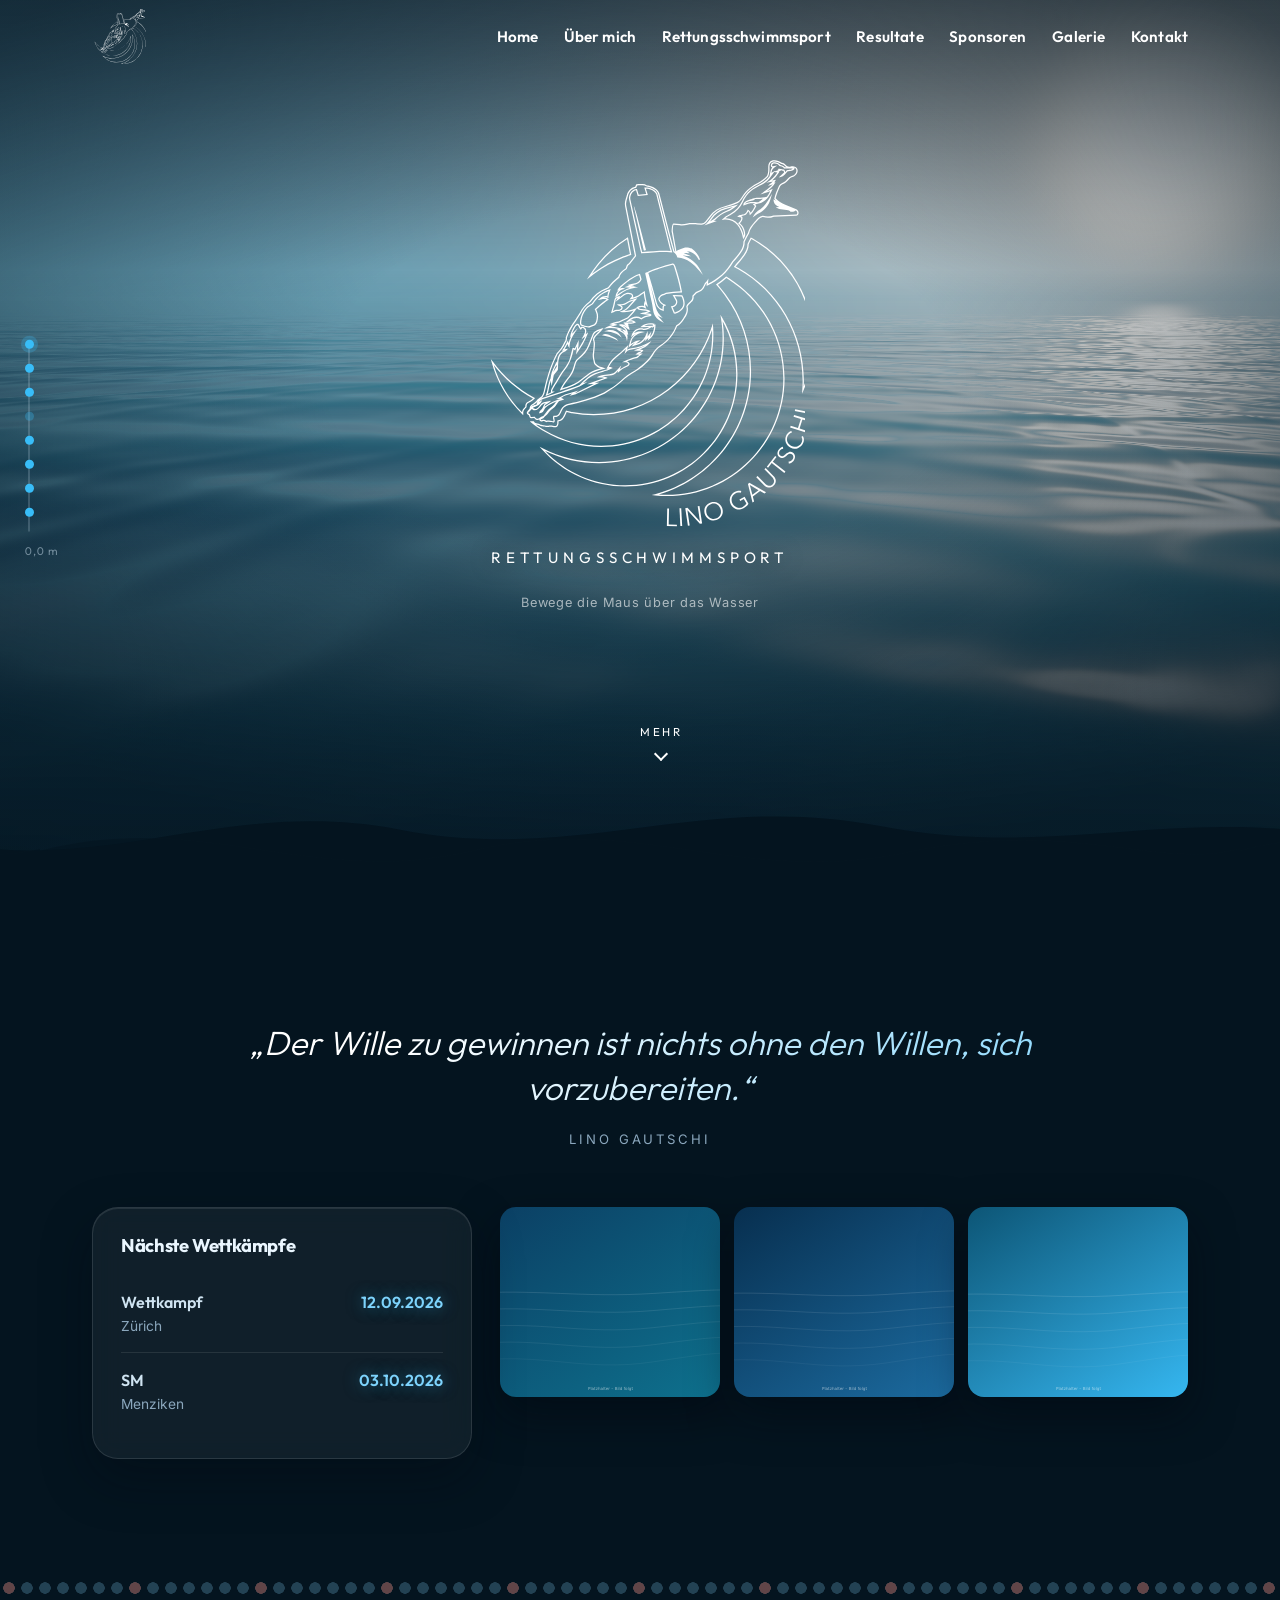
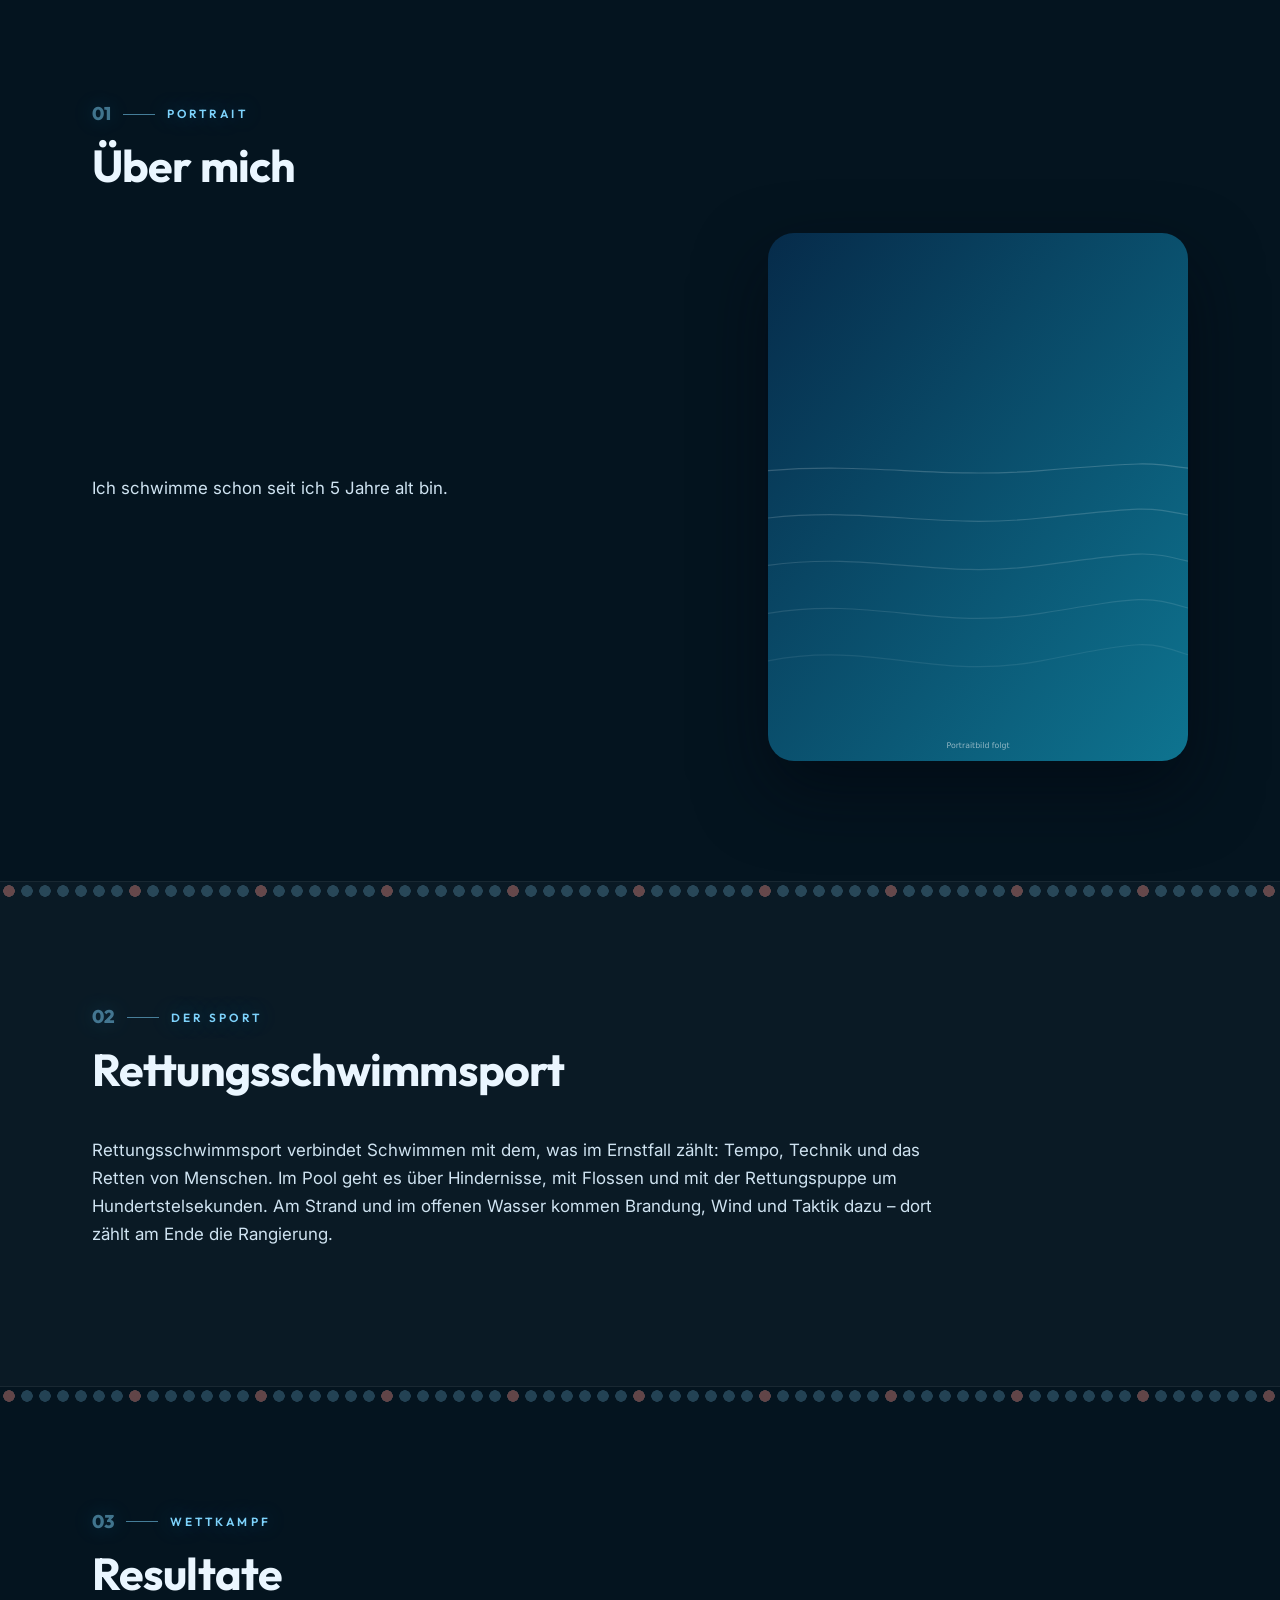
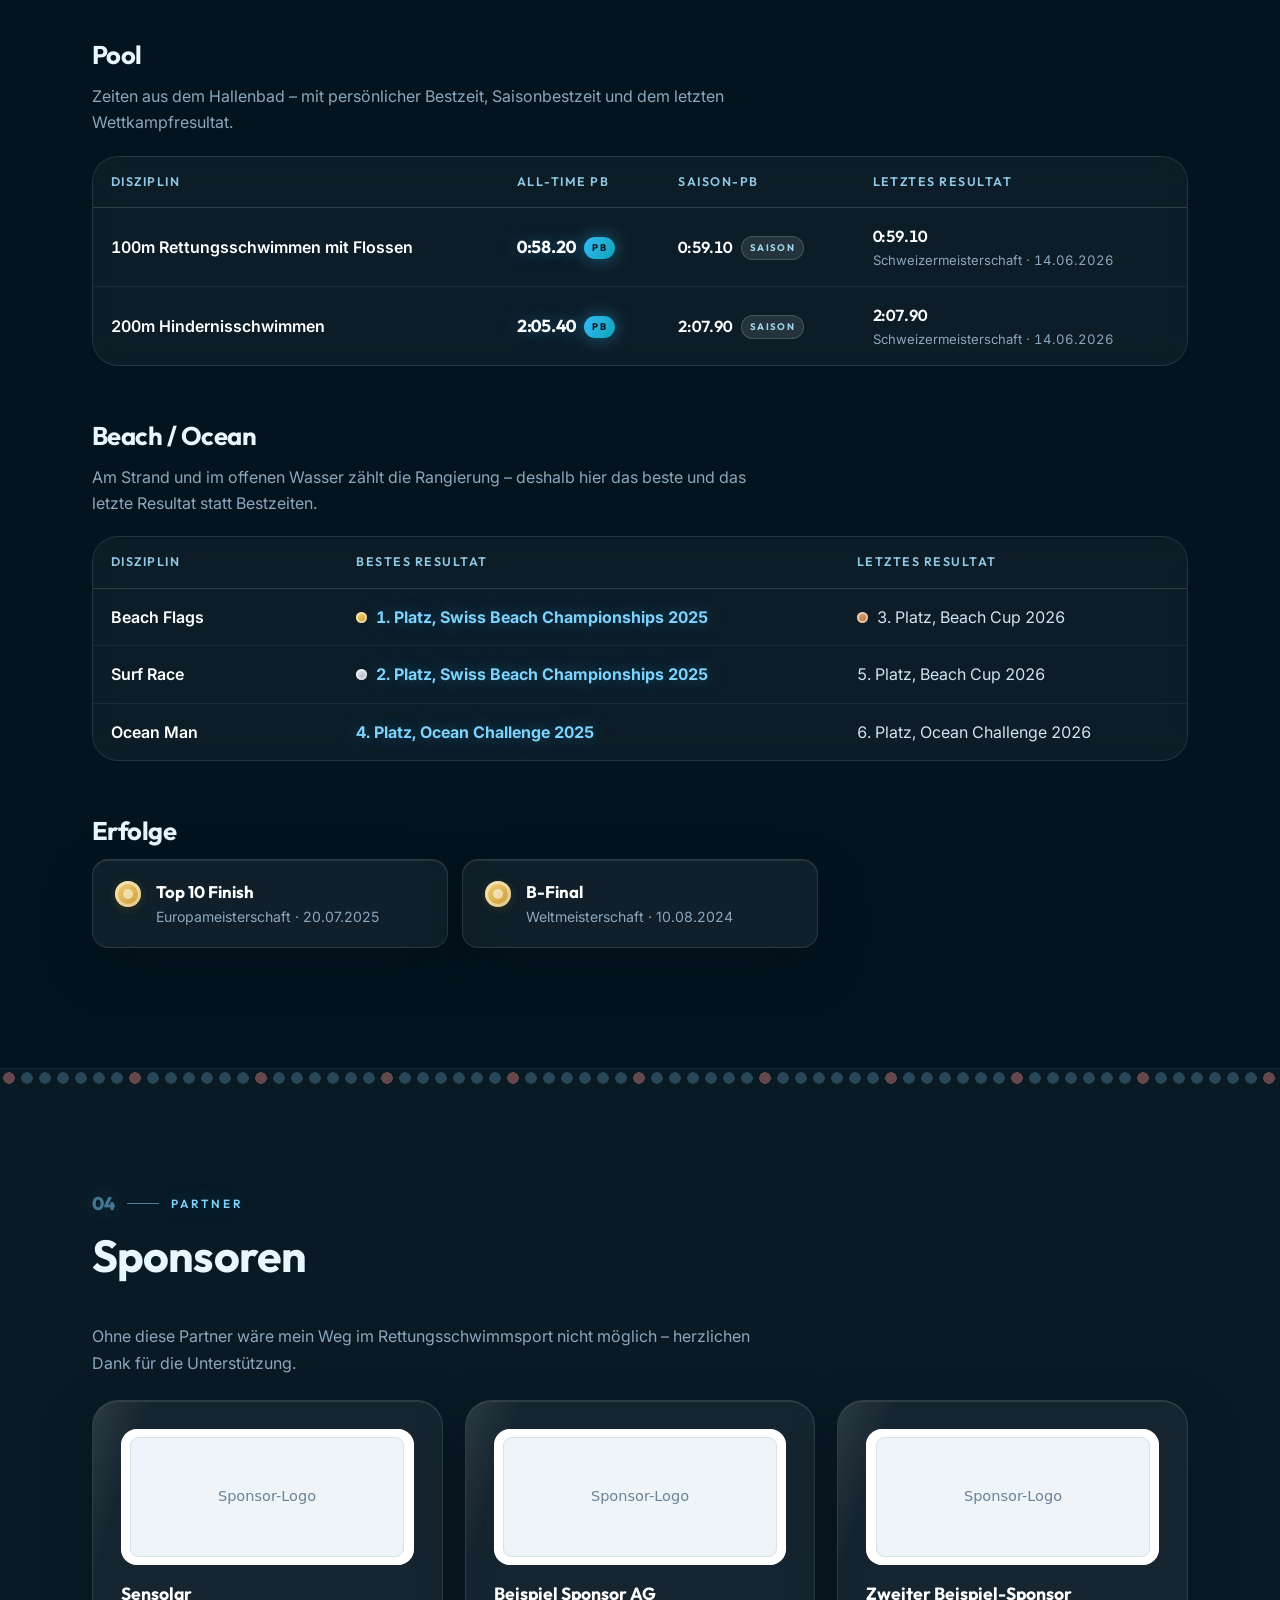
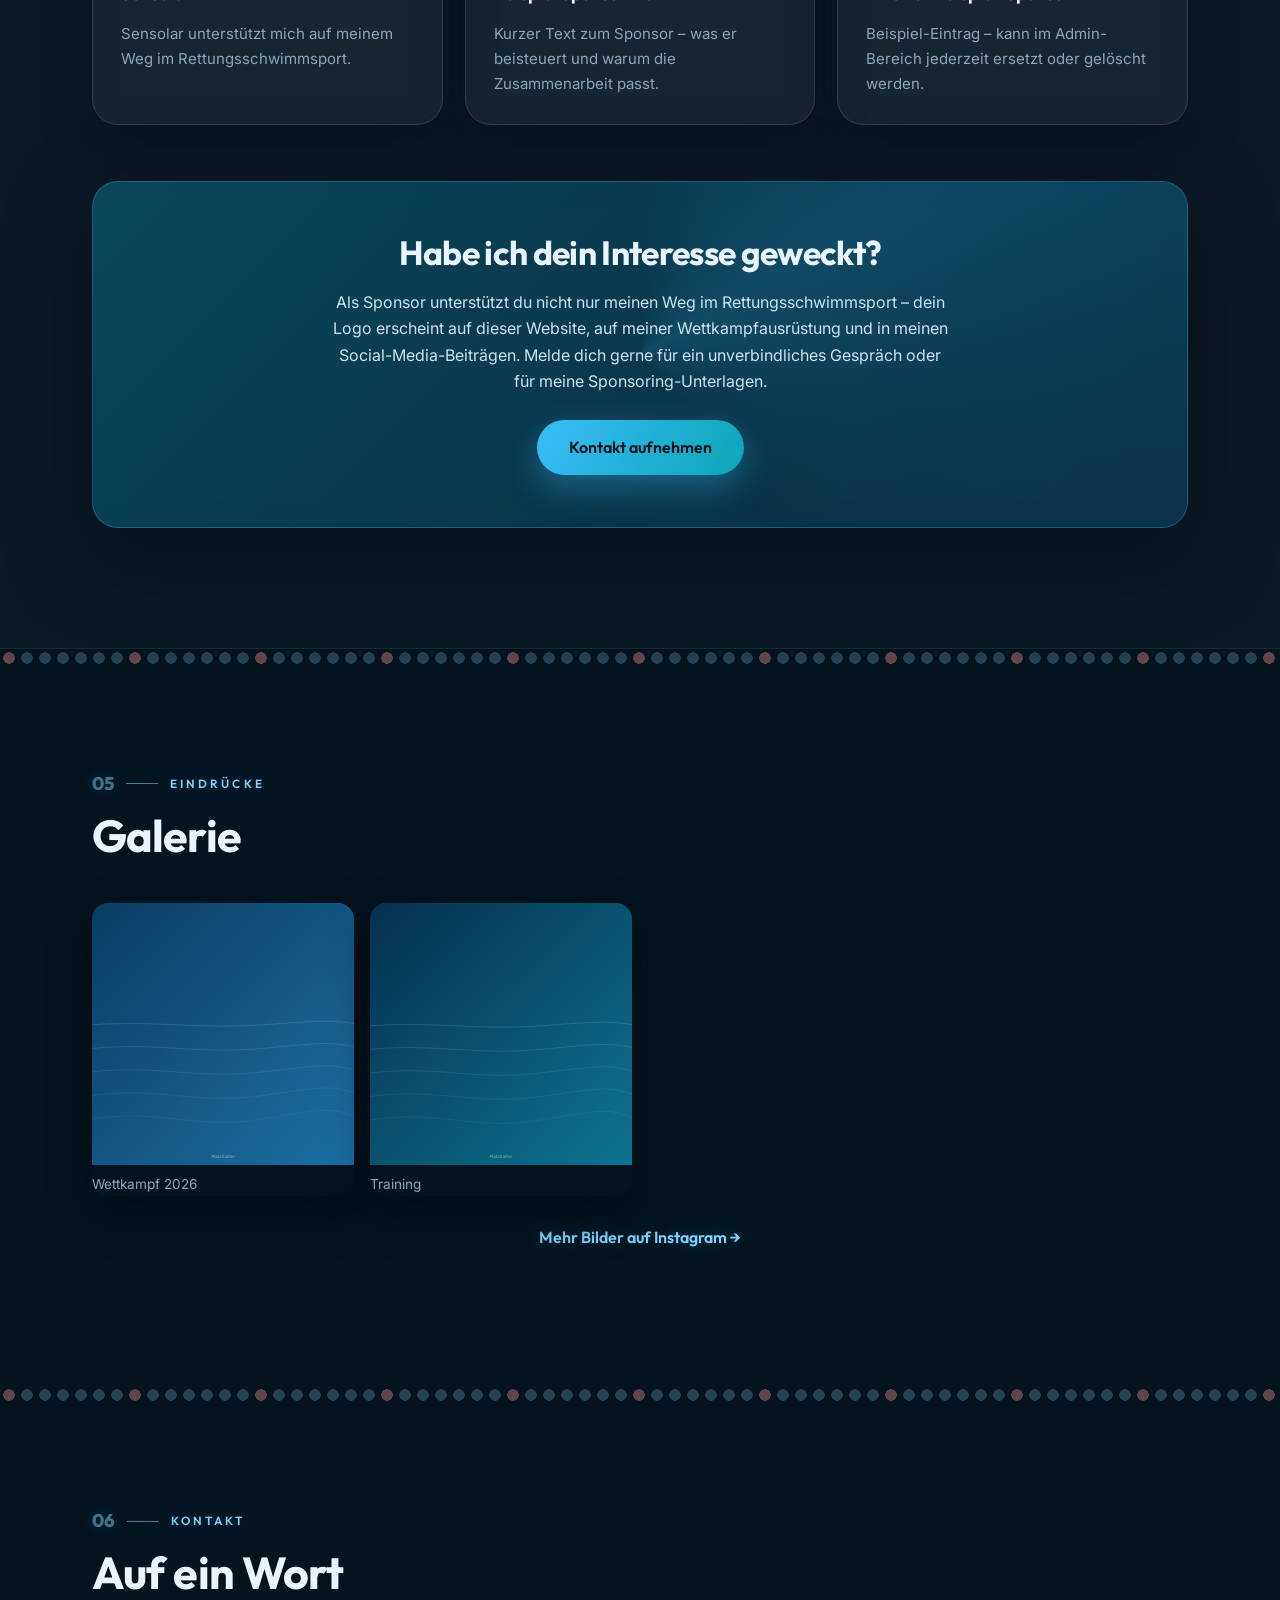
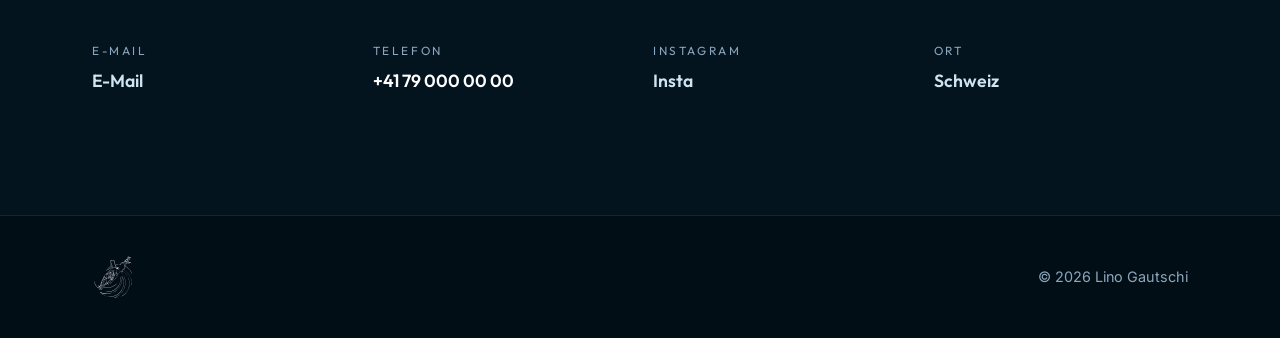
==== commit 6134c976: "Finished site" ====
--- a/index.html
+++ b/index.html
@@ -4,7 +4,32 @@
   <meta charset="UTF-8">
   <meta name="viewport" content="width=device-width, initial-scale=1.0">
   <title>Lino Gautschi – Rettungsschwimmsport</title>
-  <meta name="description" content="Lino Gautschi – Rettungsschwimmsport: Resultate aus Pool und Beach/Ocean, Sponsoren, Galerie und Kontakt.">
+  <meta name="description" content="Lino Gautschi, Rettungsschwimmer aus der Schweiz: Resultate aus Pool und Beach/Ocean, Erfolge, Sponsoren, Galerie und Kontakt.">
+
+  <link rel="canonical" href="https://BITTE-HIER-DIE-ADRESSE-EINTRAGEN.vercel.app/">
+
+  <meta property="og:type" content="website">
+  <meta property="og:locale" content="de_CH">
+  <meta property="og:site_name" content="Lino Gautschi">
+  <meta property="og:title" content="Lino Gautschi – Rettungsschwimmsport">
+  <meta property="og:description" content="Resultate aus Pool und Beach/Ocean, Erfolge, Sponsoren und Kontakt.">
+  <meta property="og:url" content="https://BITTE-HIER-DIE-ADRESSE-EINTRAGEN.vercel.app/">
+  <meta property="og:image" content="https://BITTE-HIER-DIE-ADRESSE-EINTRAGEN.vercel.app/assets/images/vorschau.png">
+  <meta property="og:image:width" content="1200">
+  <meta property="og:image:height" content="630">
+  <meta name="twitter:card" content="summary_large_image">
+
+  <script type="application/ld+json">
+  {
+    "@context": "https://schema.org",
+    "@type": "Person",
+    "name": "Lino Gautschi",
+    "jobTitle": "Rettungsschwimmer",
+    "nationality": "CH",
+    "sport": "Rettungsschwimmsport",
+    "url": "https://BITTE-HIER-DIE-ADRESSE-EINTRAGEN.vercel.app/"
+  }
+  </script>
 
   <link rel="icon" href="assets/images/logo/logo-mark-dark.svg">
   <link rel="preconnect" href="https://fonts.googleapis.com">
@@ -15,25 +40,16 @@
   <link rel="stylesheet" id="theme-css" href="assets/css/theme-ocean.css">
 
   <script>
-    // Das Design der Website ist "ocean" (Meer) – fest eingestellt.
-    //
-    // Das zweite Design ("pool", helles Becken) liegt weiterhin im Projekt
-    // und lässt sich mit ?design=pool in der Adresszeile anschauen. Auf der
-    // Seite selbst gibt es dafür bewusst keinen Umschalter mehr.
+
     (function () {
       var params = new URLSearchParams(location.search);
       var design = params.get("design") === "pool" ? "pool" : "ocean";
 
-      // Alte gespeicherte Design-Wahl entfernen – sonst würde bei jemandem,
-      // der früher "Becken" gewählt hat, weiterhin das falsche Design laden.
       try { localStorage.removeItem("lino-design"); } catch (e) {}
 
       document.documentElement.dataset.design = design;
       document.getElementById("theme-css").href = "assets/css/theme-" + design + ".css";
 
-      // Startzustand für die Einblend-Animationen. theme.js entfernt das
-      // Attribut wieder, falls die Skripte nicht laden – dann ist einfach
-      // alles sofort sichtbar statt dauerhaft unsichtbar.
       document.documentElement.setAttribute("data-reveal-ready", "");
     })();
   </script>
@@ -68,13 +84,13 @@
 
   <main>
 
-    <!-- HOME / HERO -->
     <section id="home" class="hero" data-rail-label="Start">
       <div class="hero-bg" id="hero-bg" aria-hidden="true"></div>
       <div class="hero-overlay" aria-hidden="true"></div>
 
       <div class="container hero-inner">
-        <h1 class="sr-only" id="hero-name-sr"></h1>
+
+        <h1 class="sr-only" id="hero-name-sr">Lino Gautschi – Rettungsschwimmsport</h1>
         <img class="hero-logo hero-logo--light" src="assets/images/logo/logo-full-light.svg" alt="Lino Gautschi">
         <img class="hero-logo hero-logo--dark" src="assets/images/logo/logo-full-dark.svg" alt="" aria-hidden="true">
         <p class="hero-tagline" id="hero-tagline"></p>
@@ -90,7 +106,6 @@
       <div class="hero-wave" aria-hidden="true"></div>
     </section>
 
-    <!-- ÜBERBLICK: Zitat, nächste Wettkämpfe, Bilder -->
     <section id="ueberblick" class="section section-overview" data-rail-label="Überblick">
       <div class="container">
         <blockquote class="zitat reveal" id="hero-zitat">
@@ -109,7 +124,6 @@
       </div>
     </section>
 
-    <!-- ÜBER MICH -->
     <section id="ueber-mich" class="section">
       <div class="container">
         <div class="section-head reveal">
@@ -127,7 +141,6 @@
       </div>
     </section>
 
-    <!-- RETTUNGSSCHWIMMSPORT -->
     <section id="rettungsschwimmsport" class="section section-alt">
       <div class="container">
         <div class="section-head reveal">
@@ -138,7 +151,6 @@
       </div>
     </section>
 
-    <!-- RESULTATE: Pool -> Beach/Ocean -> Erfolge -->
     <section id="resultate" class="section">
       <div class="container">
         <div class="section-head reveal">
@@ -188,7 +200,6 @@
       </div>
     </section>
 
-    <!-- SPONSOREN -->
     <section id="sponsoren" class="section section-alt">
       <div class="container">
         <div class="section-head reveal">
@@ -196,13 +207,13 @@
           <h2>Sponsoren</h2>
         </div>
 
-        <div id="sponsoren-kategorien"></div>
+        <p class="block-text reveal" id="sponsoren-text"></p>
+        <div id="sponsoren-liste" class="sponsoren-liste"></div>
 
         <div class="sponsor-cta reveal" id="sponsor-cta"></div>
       </div>
     </section>
 
-    <!-- GALERIE -->
     <section id="galerie" class="section">
       <div class="container">
         <div class="section-head reveal">
@@ -214,7 +225,6 @@
       </div>
     </section>
 
-    <!-- KONTAKT -->
     <section id="kontakt" class="section section-kontakt">
       <div class="container">
         <div class="section-head reveal">
@@ -234,10 +244,6 @@
     </div>
   </footer>
 
-  <script src="data/content.js"></script>
-  <script src="data/resultate.js"></script>
-  <script src="data/sponsoren.js"></script>
-  <script src="data/galerie.js"></script>
   <script src="assets/js/main.js"></script>
   <script src="assets/js/theme.js"></script>
 </body>
--- a/assets/css/base.css
+++ b/assets/css/base.css
@@ -1,11 +1,5 @@
-/* =========================================================
-   base.css – gemeinsames Grundgerüst für BEIDE Designs.
-   Enthält Layout, Struktur und Standardwerte.
-   Farben/Effekte kommen aus theme-simple.css bzw. theme-premium.css.
-   ========================================================= */
-
 :root {
-  /* Diese Werte werden von den Theme-Dateien überschrieben */
+
   --color-bg: #ffffff;
   --color-bg-alt: #f2f6f9;
   --color-surface: #ffffff;
@@ -95,8 +89,6 @@
 }
 .skip-link:focus { left: 8px; top: 8px; }
 
-/* ---------- Header / Navigation ---------- */
-
 .site-header {
   position: fixed;
   inset: 0 0 auto 0;
@@ -127,8 +119,6 @@
   transition: height 0.35s var(--ease-out), opacity 0.3s var(--ease-out);
 }
 
-/* Es liegen zwei Logo-Varianten übereinander – je nach Hintergrund wird
-   die dunkle oder die helle eingeblendet. */
 .logo-img--light { display: none; }
 
 .main-nav ul {
@@ -201,8 +191,6 @@
   }
 }
 
-/* ---------- Hero ---------- */
-
 .hero {
   position: relative;
   min-height: 100svh;
@@ -237,7 +225,7 @@
   align-items: center;
   text-align: center;
   padding-top: var(--header-height);
-  /* Platz für Scroll-Hinweis und Wellenkante darunter */
+
   padding-bottom: clamp(150px, 16vw, 240px);
 }
 
@@ -258,10 +246,10 @@
 
 .hero-scroll {
   position: absolute;
-  bottom: clamp(74px, 11vw, 150px); /* über der Wellenkante */
+  bottom: clamp(74px, 11vw, 150px);
   left: 50%;
   transform: translateX(-50%);
-  z-index: 3; /* sonst verdeckt die Welle den Hinweis */
+  z-index: 3;
   display: flex;
   flex-direction: column;
   align-items: center;
@@ -295,8 +283,6 @@
   pointer-events: none;
 }
 
-/* ---------- Sections ---------- */
-
 .section {
   padding-block: var(--section-padding);
   scroll-margin-top: var(--header-height);
@@ -307,7 +293,6 @@
   margin-bottom: 42px;
 }
 
-/* Abschnitte werden wie Bahnen durchnummeriert (01, 02, …) */
 main { counter-reset: abschnitt; }
 .section-head { counter-increment: abschnitt; }
 
@@ -358,8 +343,6 @@
   margin-bottom: 20px;
 }
 
-/* ---------- Überblick (Zitat / Wettkämpfe / Bilder) ---------- */
-
 .zitat {
   margin: 0 0 56px;
   padding: 0;
@@ -460,8 +443,6 @@
   display: block;
 }
 
-/* ---------- Split (Über mich) ---------- */
-
 .split {
   display: grid;
   grid-template-columns: 1fr minmax(260px, 420px);
@@ -482,8 +463,6 @@
   border-radius: var(--radius-lg);
   display: block;
 }
-
-/* ---------- Resultate ---------- */
 
 .resultate-block { margin-bottom: 56px; }
 .resultate-block:last-child { margin-bottom: 0; }
@@ -547,7 +526,6 @@
   background: var(--color-surface);
 }
 
-/* Medaillen-Plakette vor jedem Erfolg */
 .erfolg-icon {
   flex: none;
   width: 26px;
@@ -581,17 +559,12 @@
   color: var(--color-muted);
 }
 
-/* ---------- Sponsoren ---------- */
-
-.sponsor-kategorie { margin-bottom: 56px; }
-
-.sponsor-kategorie h3 { margin-bottom: 8px; }
-
 .sponsoren-liste {
   display: grid;
   grid-template-columns: repeat(auto-fill, minmax(280px, 1fr));
   gap: 22px;
   margin-top: 24px;
+  margin-bottom: 56px;
 }
 
 .sponsor-item {
@@ -608,7 +581,6 @@
               border-color 0.35s var(--ease-out);
 }
 
-/* Logos bewusst gross – auf Wunsch von Lino */
 .sponsor-logo {
   display: flex;
   align-items: center;
@@ -667,8 +639,6 @@
 
 .btn:hover { transform: translateY(-2px); }
 
-/* ---------- Galerie ---------- */
-
 .galerie-grid {
   display: grid;
   grid-template-columns: repeat(auto-fill, minmax(230px, 1fr));
@@ -707,8 +677,6 @@
   text-decoration: none;
 }
 
-/* ---------- Kontakt ---------- */
-
 .kontakt-liste {
   display: grid;
   grid-template-columns: repeat(auto-fit, minmax(220px, 1fr));
@@ -736,8 +704,6 @@
 
 .kontakt-liste a { text-decoration: none; }
 
-/* ---------- Footer ---------- */
-
 .site-footer {
   padding-block: 40px;
   font-size: 0.9rem;
@@ -755,13 +721,8 @@
 
 .site-footer p { margin: 0; }
 
-/* ---------- Reveal-Animation (wird vom Premium-Design genutzt) ---------- */
-
 .reveal { opacity: 1; }
 
-/* Inhalte werden NUR versteckt, solange data-reveal-ready gesetzt ist.
-   Das Attribut wird entfernt, wenn premium.js nicht lädt – sonst bliebe
-   bei einem Ladefehler die halbe Seite unsichtbar. */
 [data-reveal-ready] .reveal {
   opacity: 0;
   transform: translateY(28px);
@@ -782,11 +743,6 @@
   }
 }
 
-
-/* =========================================================
-   Wettkampf-Anzeigetafel (Resultate)
-   ========================================================= */
-
 .zeit-zelle { white-space: nowrap; }
 
 .zeit {
@@ -811,7 +767,6 @@
   vertical-align: 2px;
 }
 
-/* Podestplätze in der Beach/Ocean-Tabelle */
 .medaille {
   display: inline-block;
   width: 11px;
@@ -827,10 +782,6 @@
 .podest--3 .medaille { background: linear-gradient(145deg, #e3a877, #b06f39); }
 
 .podest td, td.podest { white-space: normal; }
-
-/* =========================================================
-   Bahnenleine als Trenner zwischen den Abschnitten
-   ========================================================= */
 
 .section + .section::before {
   content: "";
@@ -847,10 +798,6 @@
   opacity: 0.5;
 }
 
-/* =========================================================
-   Hinweis im Hero ("bewege die Maus …")
-   ========================================================= */
-
 .hero-hint {
   margin: 22px 0 0;
   font-size: 0.8rem;
@@ -868,10 +815,6 @@
   inset: 0;
   display: block;
 }
-
-/* =========================================================
-   Tiefen-Leiste am linken Rand
-   ========================================================= */
 
 .depth-rail {
   position: fixed;
@@ -921,16 +864,12 @@
 
 .depth-rail-dot:hover { opacity: 0.75; }
 
-/* Der aktive Punkt bekommt einen Ring, statt den Punkt zu skalieren –
-   sonst würde die Beschriftung mitskaliert und verzerrt aussehen. */
 .depth-rail-dot.is-active {
   opacity: 1;
   background: var(--color-accent);
   box-shadow: 0 0 0 4px color-mix(in srgb, var(--color-accent) 25%, transparent);
 }
 
-/* Die Beschriftung erscheint nur beim Darüberfahren. Dauerhaft eingeblendet
-   würde sie bei schmalen Fenstern in den Seiteninhalt ragen. */
 .depth-rail-label {
   position: absolute;
   left: 20px;
@@ -960,7 +899,6 @@
   opacity: 0.5;
 }
 
-/* Erst anzeigen, wenn links wirklich Platz neben dem Inhalt ist */
 @media (max-width: 1199px) {
   .depth-rail { display: none; }
 }
--- a/assets/css/theme-ocean.css
+++ b/assets/css/theme-ocean.css
@@ -1,9 +1,3 @@
-/* =========================================================
-   DESIGN "MEER" (ocean)
-   Tiefsee-Look: animierte 3D-Wasseroberfläche im Hero (WebGL,
-   assets/js/hero-ocean.js), Glaskarten, Lichtreflexe, Luftblasen.
-   ========================================================= */
-
 :root {
   --color-bg: #04141f;
   --color-bg-alt: #061d2c;
@@ -11,7 +5,7 @@
   --color-text: #cfe3f1;
   --color-muted: #8ba7bd;
   --color-accent: #38bdf8;
-  /* In diesem dunklen Design werden Überschriften hell statt dunkel */
+
   --color-accent-dark: #eaf6ff;
   --color-border: rgba(255, 255, 255, 0.12);
   --color-on-dark: #ffffff;
@@ -31,10 +25,6 @@
   color: var(--color-text);
 }
 
-/* Inhalt über die Luftblasen-Ebene heben.
-   ACHTUNG: .site-header hier NICHT aufführen – das würde das
-   position: fixed aus base.css überschreiben, die Navigation würde
-   wegscrollen und der Hero um die Kopfzeilenhöhe verrutschen. */
 main, .site-footer { position: relative; z-index: 1; }
 
 .section-alt {
@@ -42,7 +32,6 @@
   border-block: 1px solid rgba(255, 255, 255, 0.06);
 }
 
-/* Luftblasen-Ebene (wird von premium.js eingefügt) */
 .bubble-layer {
   position: fixed;
   inset: 0;
@@ -55,8 +44,7 @@
   position: absolute;
   bottom: -60px;
   border-radius: 50%;
-  /* "screen" sorgt dafür, dass Blasen den Hintergrund nur aufhellen –
-     sonst wirken sie wie dunkle Kugeln. */
+
   mix-blend-mode: screen;
   opacity: 0.5;
   background:
@@ -72,8 +60,6 @@
   90%  { opacity: 0.5; }
   100% { transform: translate3d(-14px, -105vh, 0) scale(1.08); opacity: 0; }
 }
-
-/* ---------- Header ---------- */
 
 .site-header {
   background: transparent;
@@ -123,14 +109,11 @@
   .main-nav ul li + li { border-top: 1px solid rgba(255, 255, 255, 0.07); }
 }
 
-/* ---------- Hero ---------- */
-
 .hero {
   min-height: 100svh;
   background: #031019;
 }
 
-/* Fallback, falls WebGL nicht verfügbar ist */
 .hero-bg {
   background: linear-gradient(175deg, #051f31 0%, #073b55 45%, #0a5f80 100%);
 }
@@ -176,7 +159,6 @@
   50%      { transform: rotate(45deg) translate(4px, 4px); }
 }
 
-/* Animierte Wellenkante unter dem Hero */
 .hero-wave {
   height: clamp(70px, 10vw, 150px);
   background: url("data:image/svg+xml,%3Csvg xmlns='http://www.w3.org/2000/svg' viewBox='0 0 1440 140' preserveAspectRatio='none'%3E%3Cpath d='M0 70 C 180 120 300 24 480 62 C 660 100 780 20 960 58 C 1140 96 1260 32 1440 74 L1440 140 L0 140 Z' fill='%2304141f'/%3E%3C/svg%3E") repeat-x bottom / 1440px 100%;
@@ -197,8 +179,6 @@
   from { background-position-x: 0; }
   to   { background-position-x: -1440px; }
 }
-
-/* ---------- Überschriften / Kicker ---------- */
 
 .section-kicker {
   color: #7dd3fc;
@@ -218,8 +198,6 @@
   to { background-position: 220% center; }
 }
 
-/* ---------- Karten / Glas ---------- */
-
 .card,
 .erfolge-liste li,
 .sponsor-item {
@@ -250,8 +228,6 @@
   box-shadow: 0 30px 70px rgba(0, 8, 16, 0.55);
 }
 
-/* ---------- Resultate ---------- */
-
 .table-wrap {
   background: rgba(255, 255, 255, 0.04);
   border: 1px solid rgba(255, 255, 255, 0.1);
@@ -293,9 +269,6 @@
 
 .erfolg-titel { color: #ffffff; }
 
-/* ---------- Sponsoren ---------- */
-
-/* Sponsorlogos sind meist dunkel – helle Platte dahinter hält sie lesbar */
 .sponsor-logo {
   background: #ffffff;
   border-radius: var(--radius);
@@ -307,7 +280,6 @@
   overflow: hidden;
 }
 
-/* Glanzstreifen beim Hover */
 .sponsor-item::after {
   content: "";
   position: absolute;
@@ -365,8 +337,6 @@
   box-shadow: 0 18px 46px rgba(56, 189, 248, 0.5);
 }
 
-/* ---------- Galerie ---------- */
-
 .galerie-grid figure {
   box-shadow: 0 18px 44px rgba(0, 8, 16, 0.45);
 }
@@ -389,20 +359,14 @@
   text-shadow: 0 0 20px rgba(56, 189, 248, 0.4);
 }
 
-/* ---------- Kontakt ---------- */
-
 .kontakt-liste dd a { color: #ffffff; }
 .kontakt-liste dd a:hover { color: #7dd3fc; }
-
-/* ---------- Footer ---------- */
 
 .site-footer {
   border-top: 1px solid rgba(255, 255, 255, 0.09);
   color: var(--color-muted);
   background: rgba(2, 10, 17, 0.6);
 }
-
-/* ---------- Lightbox (Galerie) ---------- */
 
 .lightbox {
   position: fixed;
@@ -460,8 +424,6 @@
   }
 }
 
-/* ---------- Ergänzungen: Bahnen-Motive & Anzeigetafel ---------- */
-
 :root {
   --rope-main: rgba(120, 190, 225, 0.55);
   --rope-accent: rgba(230, 120, 105, 0.75);
@@ -489,7 +451,6 @@
   --rail-chip-text: #dceaf5;
 }
 
-/* Lichtschleier, der langsam über die Seite zieht */
 body::after {
   content: "";
   position: fixed;
@@ -497,8 +458,7 @@
   z-index: 0;
   pointer-events: none;
   opacity: 0.35;
-  /* Radiale Verläufe sind von sich aus weich – ein zusätzlicher
-     filter: blur() über den ganzen Bildschirm wäre nur teuer. */
+
   background:
     radial-gradient(38% 22% at 25% 30%, rgba(125, 211, 252, 0.16), transparent 70%),
     radial-gradient(30% 18% at 70% 60%, rgba(56, 189, 248, 0.13), transparent 70%);
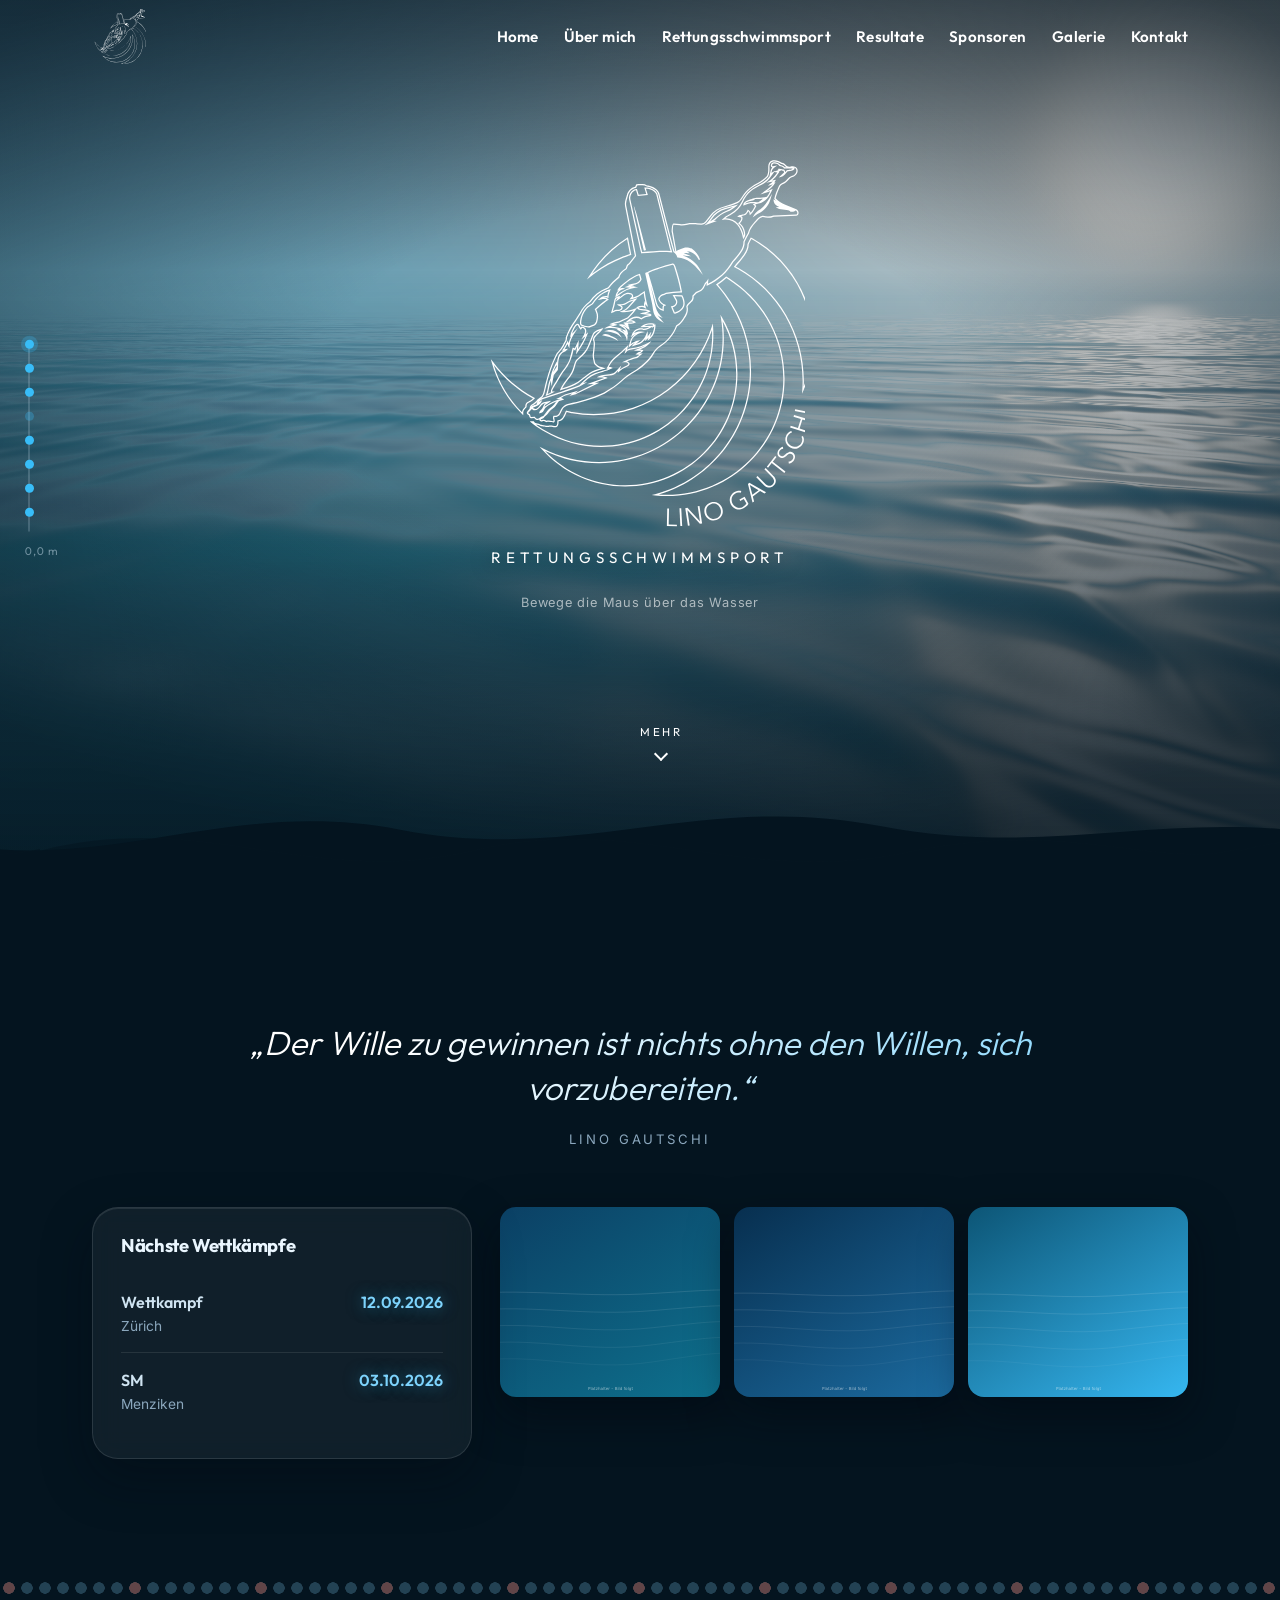
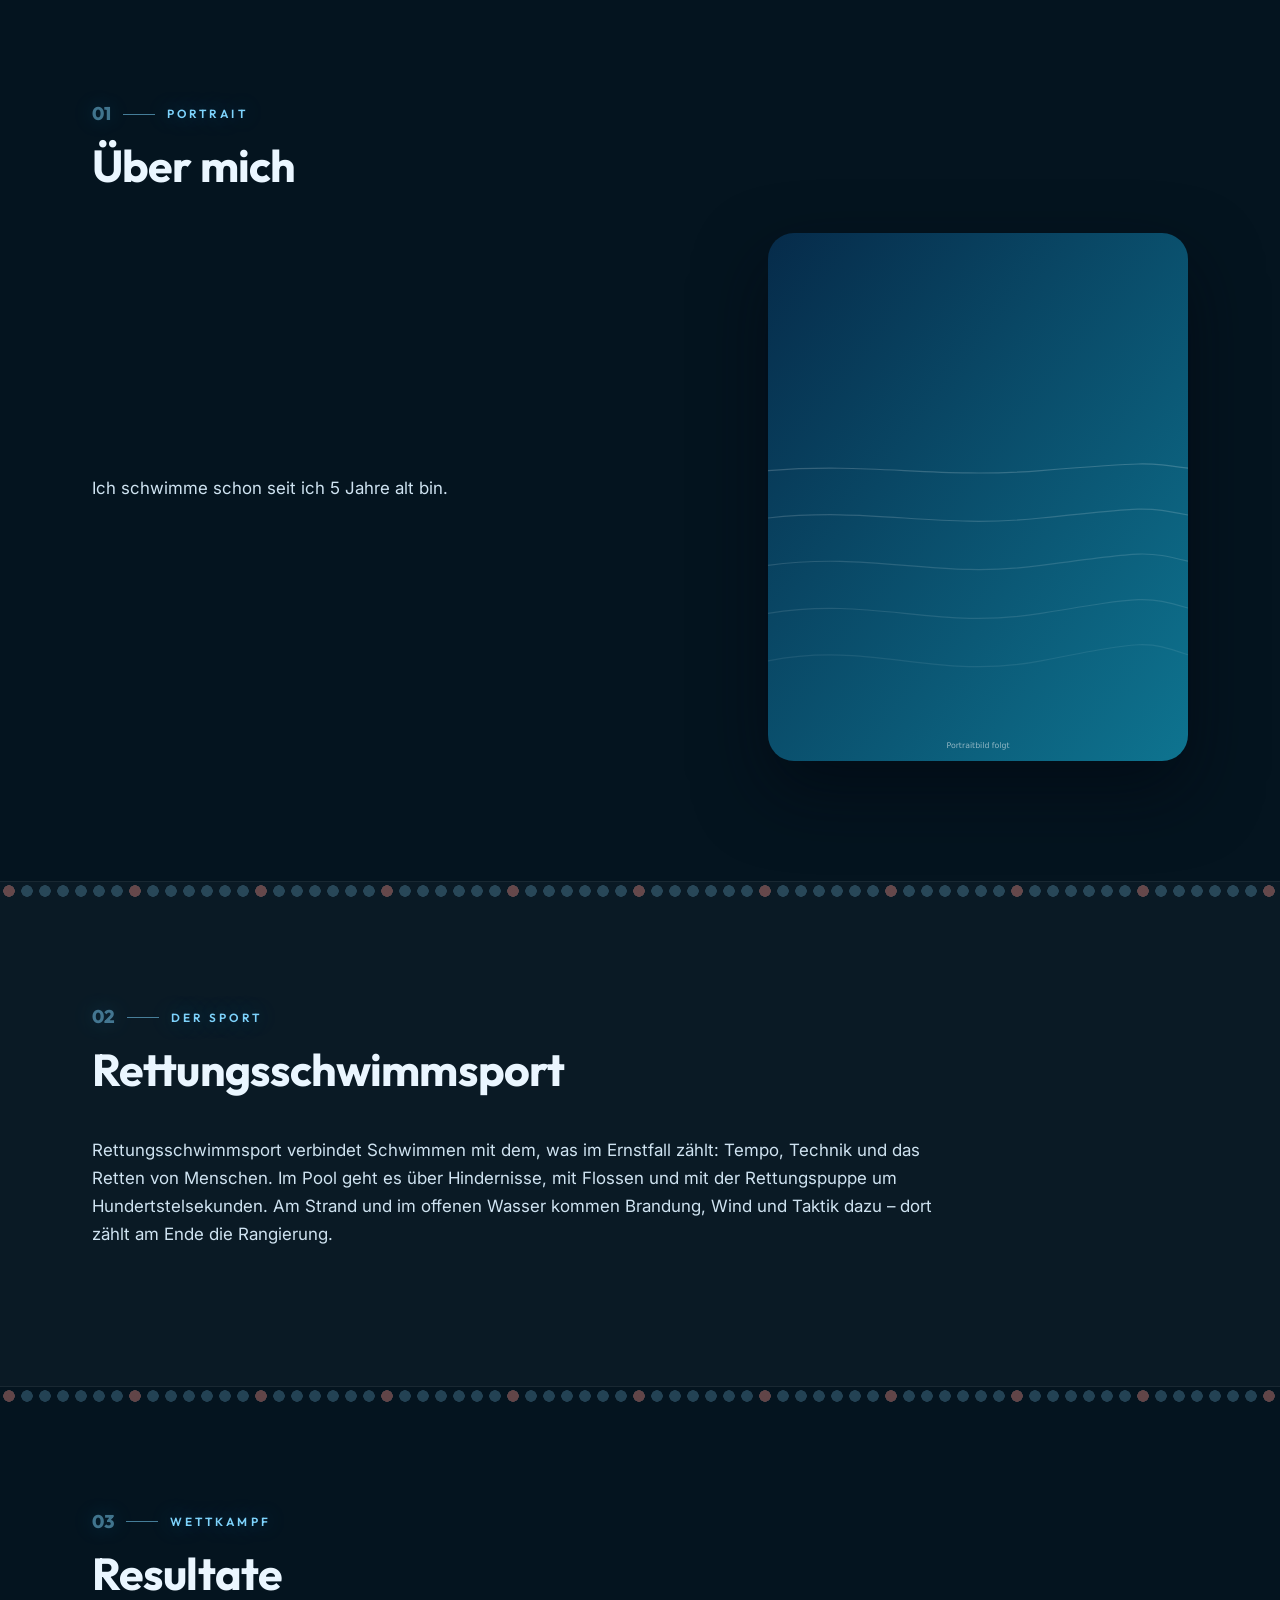
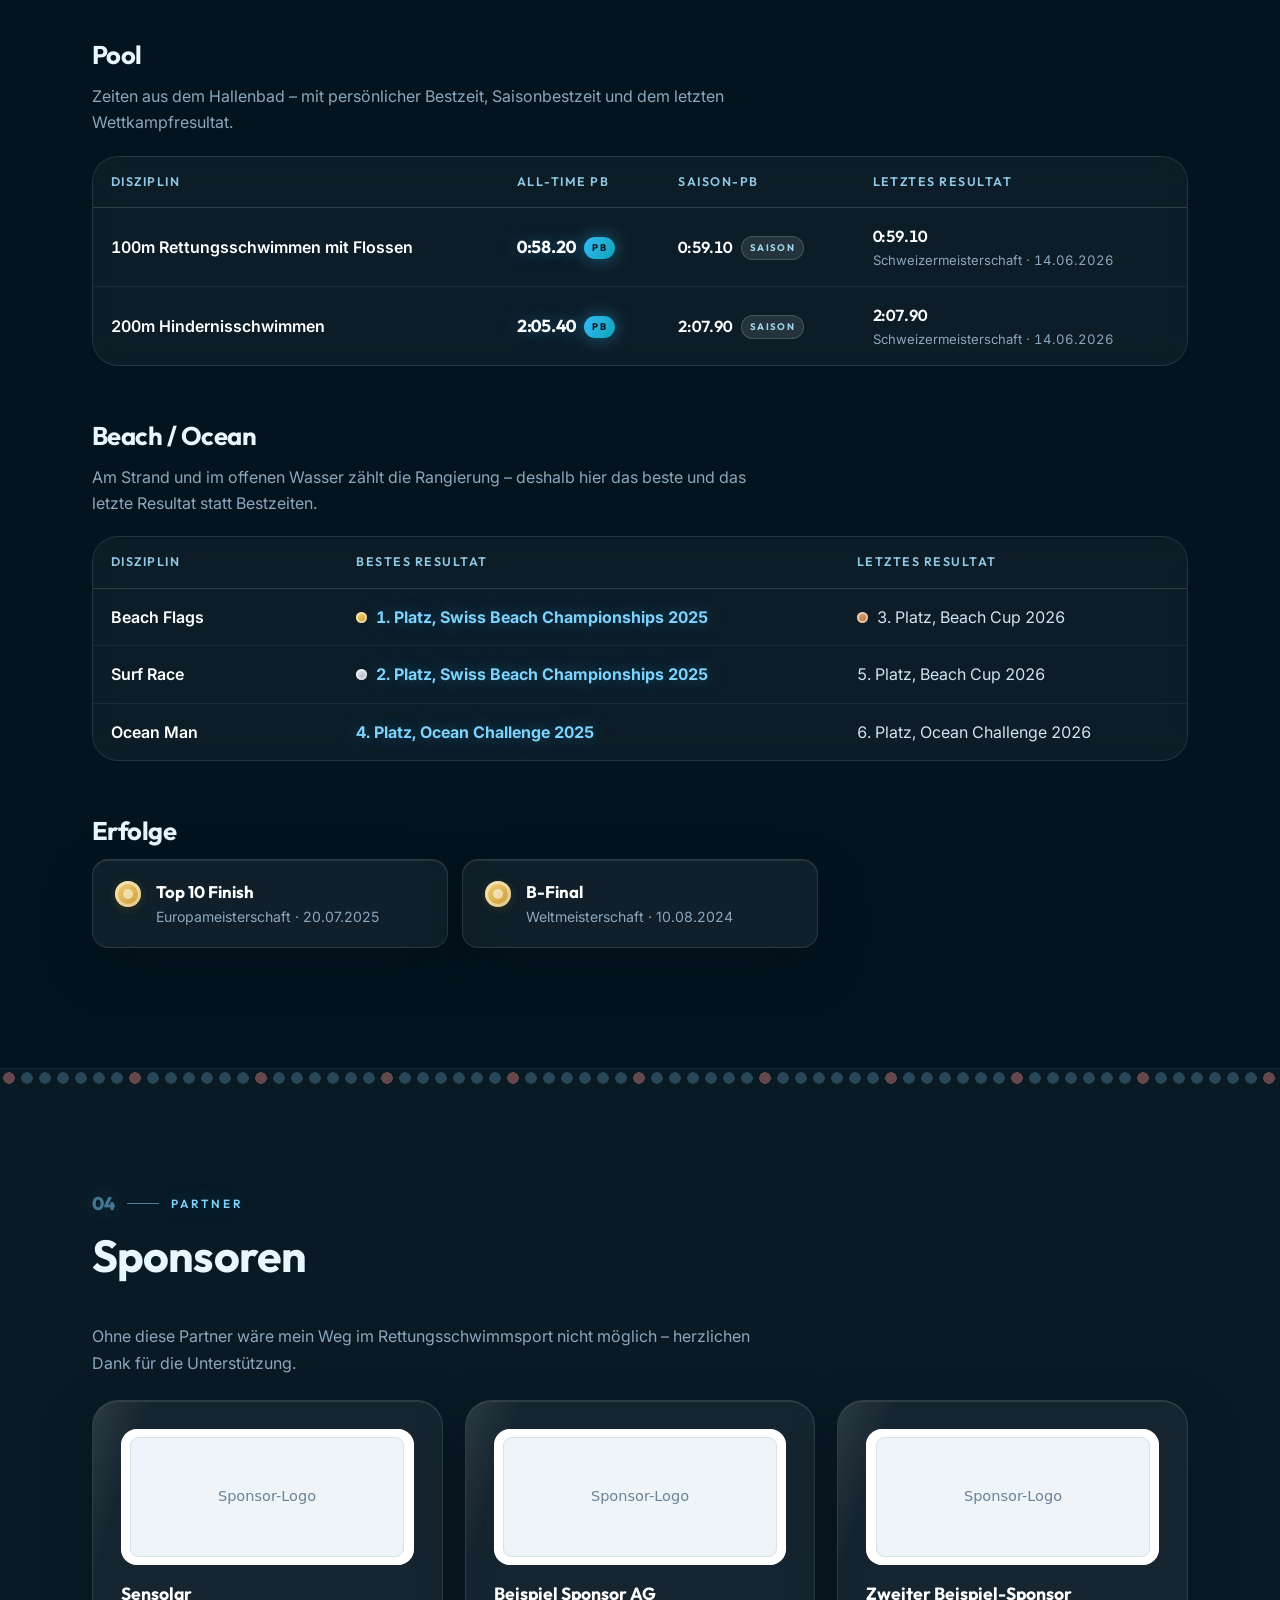
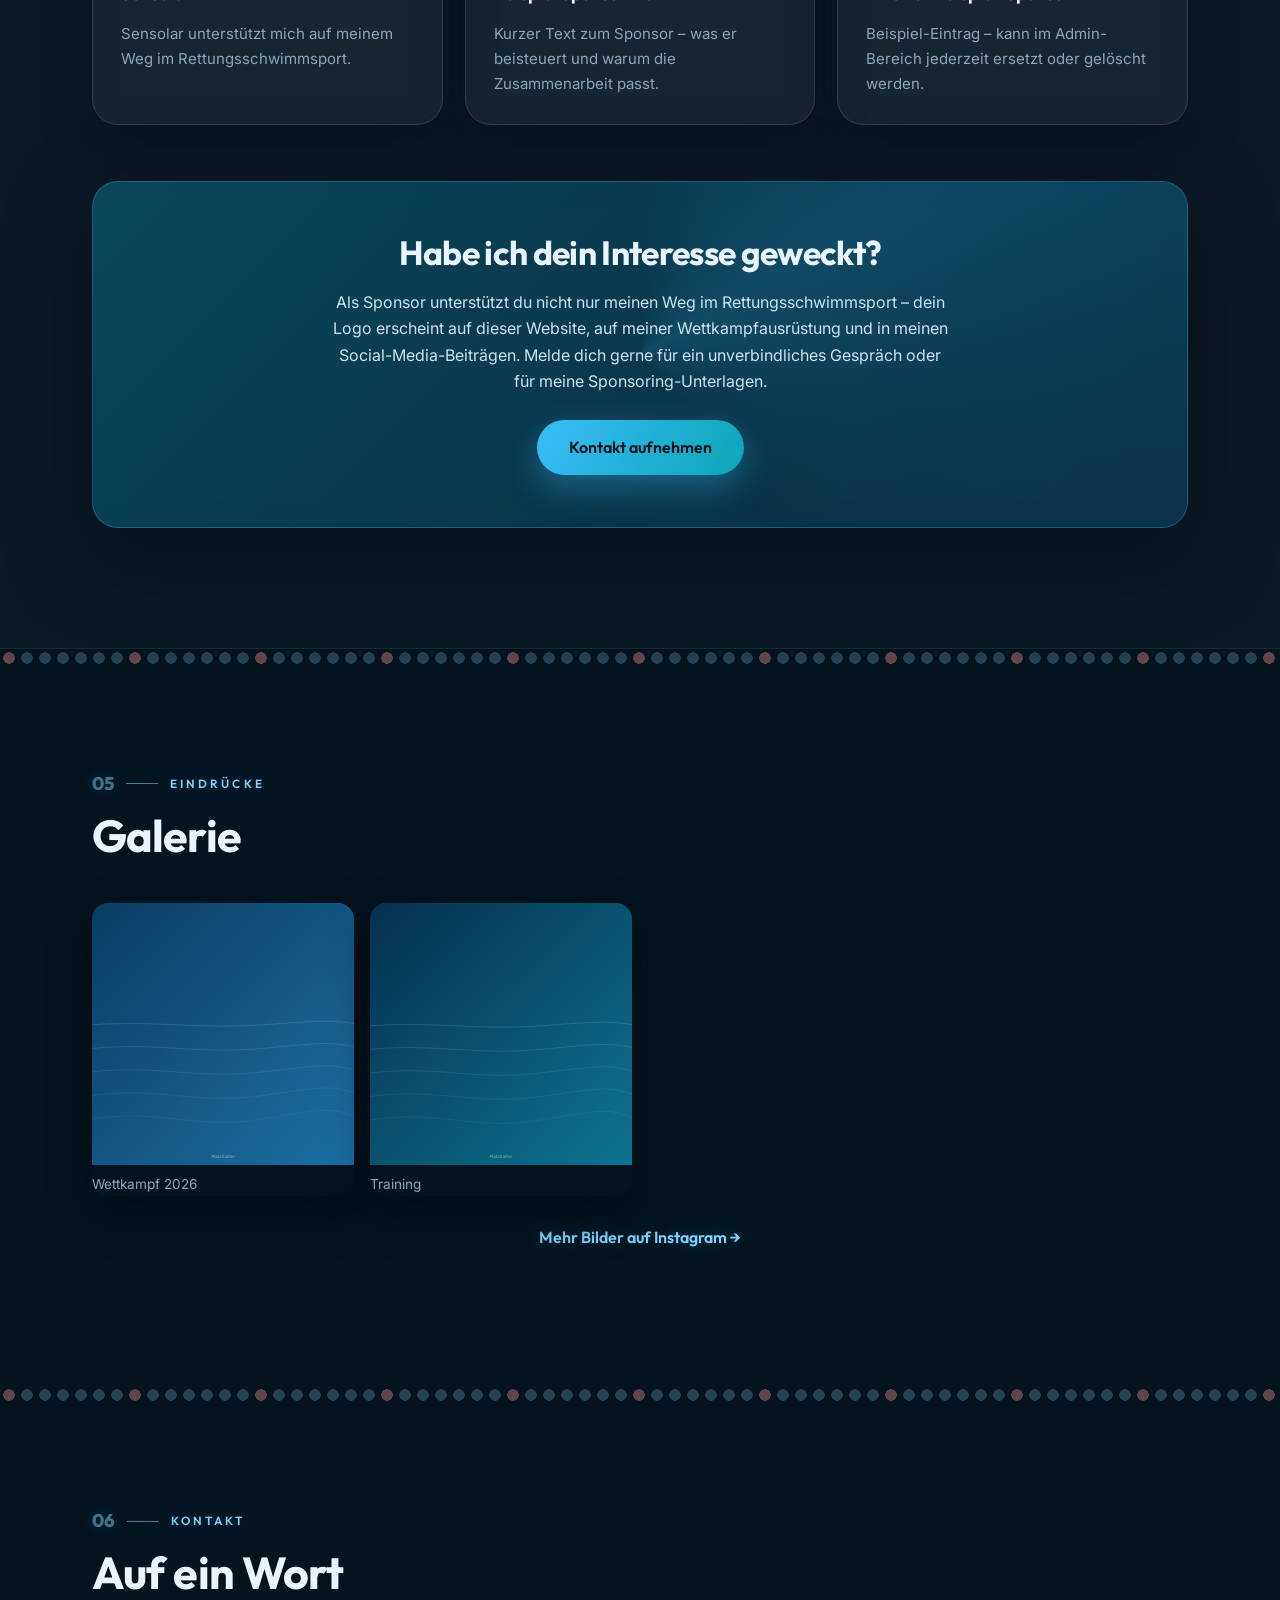
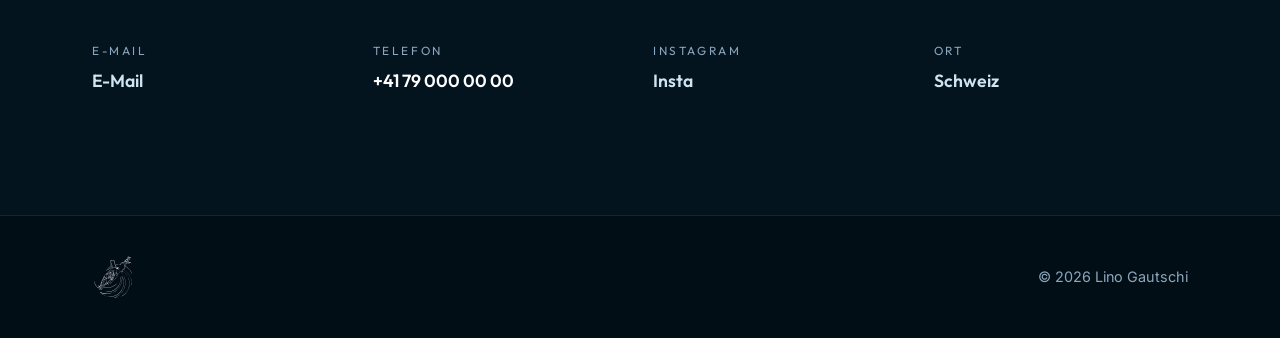
==== commit 801cc40e: "Adresse eingetragen" ====
--- a/index.html
+++ b/index.html
@@ -6,15 +6,15 @@
   <title>Lino Gautschi – Rettungsschwimmsport</title>
   <meta name="description" content="Lino Gautschi, Rettungsschwimmer aus der Schweiz: Resultate aus Pool und Beach/Ocean, Erfolge, Sponsoren, Galerie und Kontakt.">
 
-  <link rel="canonical" href="https://BITTE-HIER-DIE-ADRESSE-EINTRAGEN.vercel.app/">
+  <link rel="canonical" href="https://www.lino-gautschi.ch/">
 
   <meta property="og:type" content="website">
   <meta property="og:locale" content="de_CH">
   <meta property="og:site_name" content="Lino Gautschi">
   <meta property="og:title" content="Lino Gautschi – Rettungsschwimmsport">
   <meta property="og:description" content="Resultate aus Pool und Beach/Ocean, Erfolge, Sponsoren und Kontakt.">
-  <meta property="og:url" content="https://BITTE-HIER-DIE-ADRESSE-EINTRAGEN.vercel.app/">
-  <meta property="og:image" content="https://BITTE-HIER-DIE-ADRESSE-EINTRAGEN.vercel.app/assets/images/vorschau.png">
+  <meta property="og:url" content="https://www.lino-gautschi.ch/">
+  <meta property="og:image" content="https://www.lino-gautschi.ch/assets/images/vorschau.png">
   <meta property="og:image:width" content="1200">
   <meta property="og:image:height" content="630">
   <meta name="twitter:card" content="summary_large_image">
@@ -27,7 +27,7 @@
     "jobTitle": "Rettungsschwimmer",
     "nationality": "CH",
     "sport": "Rettungsschwimmsport",
-    "url": "https://BITTE-HIER-DIE-ADRESSE-EINTRAGEN.vercel.app/"
+    "url": "https://www.lino-gautschi.ch/"
   }
   </script>
 
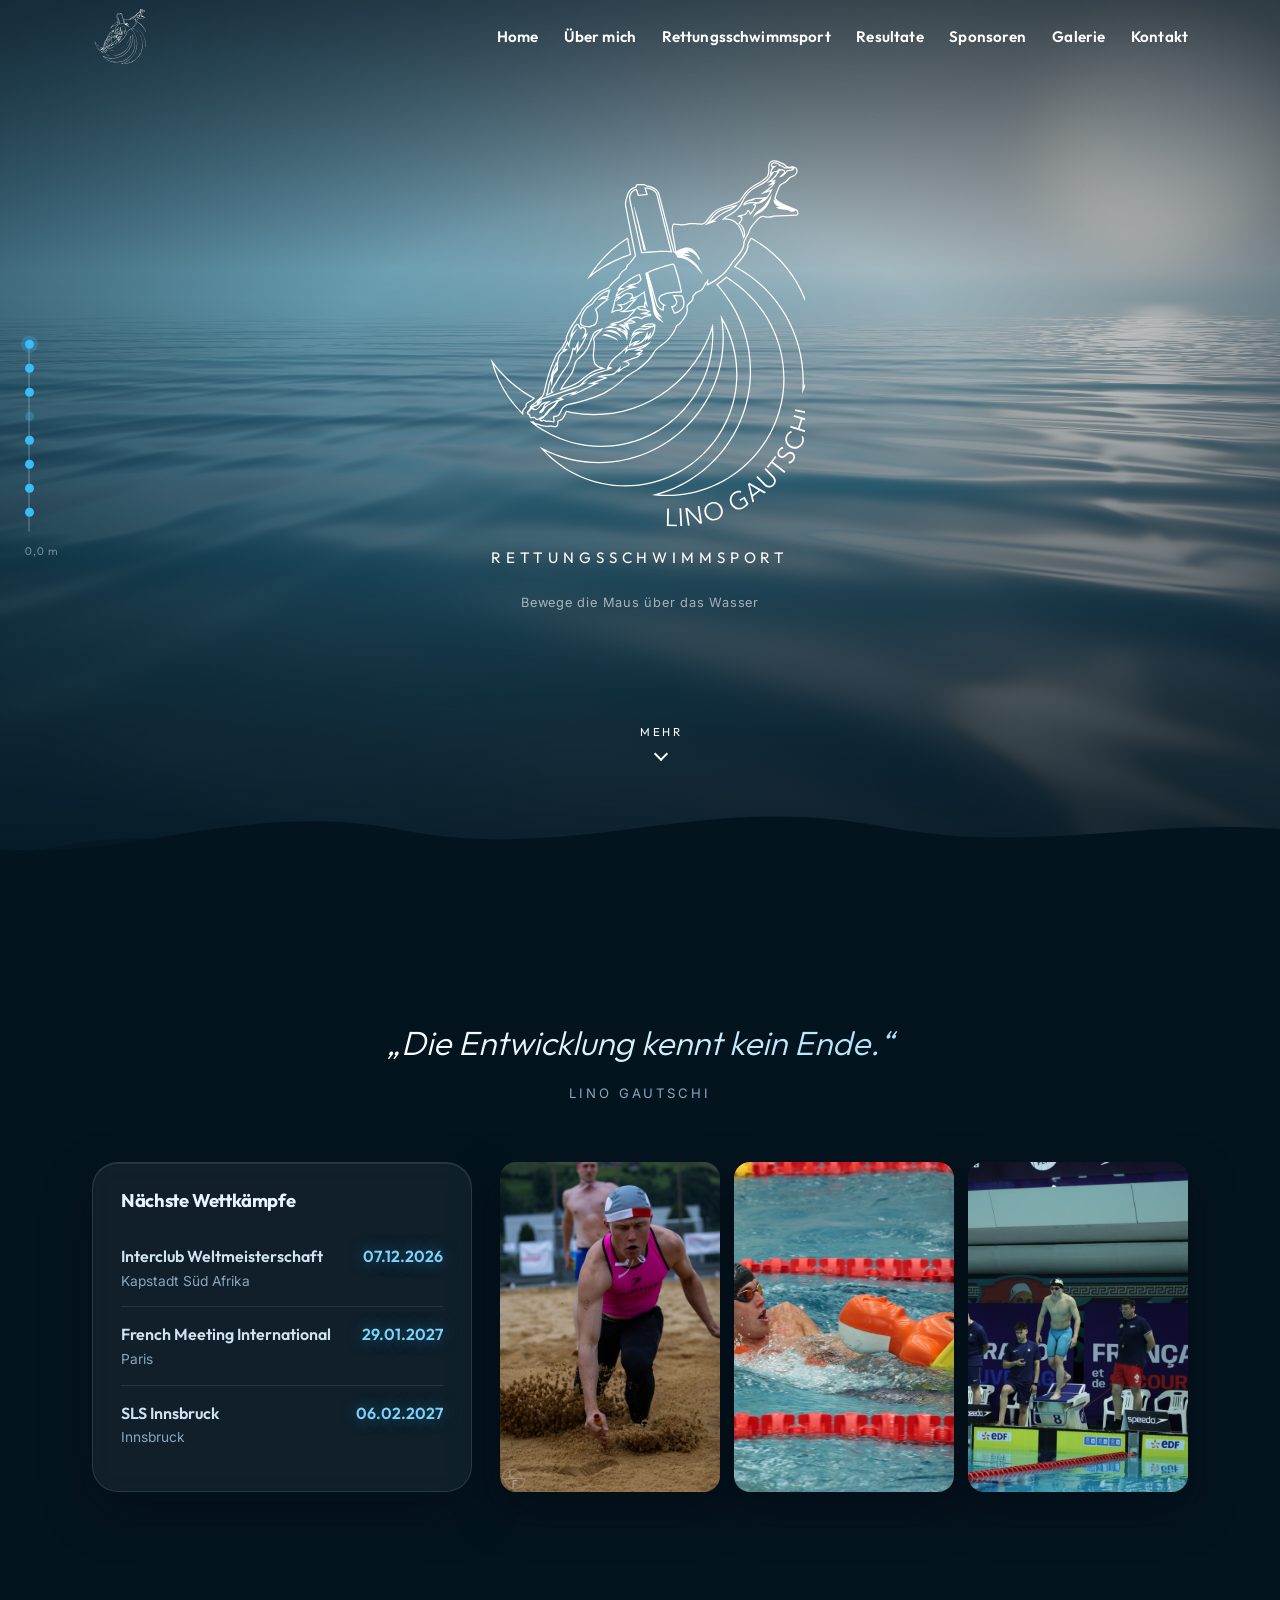
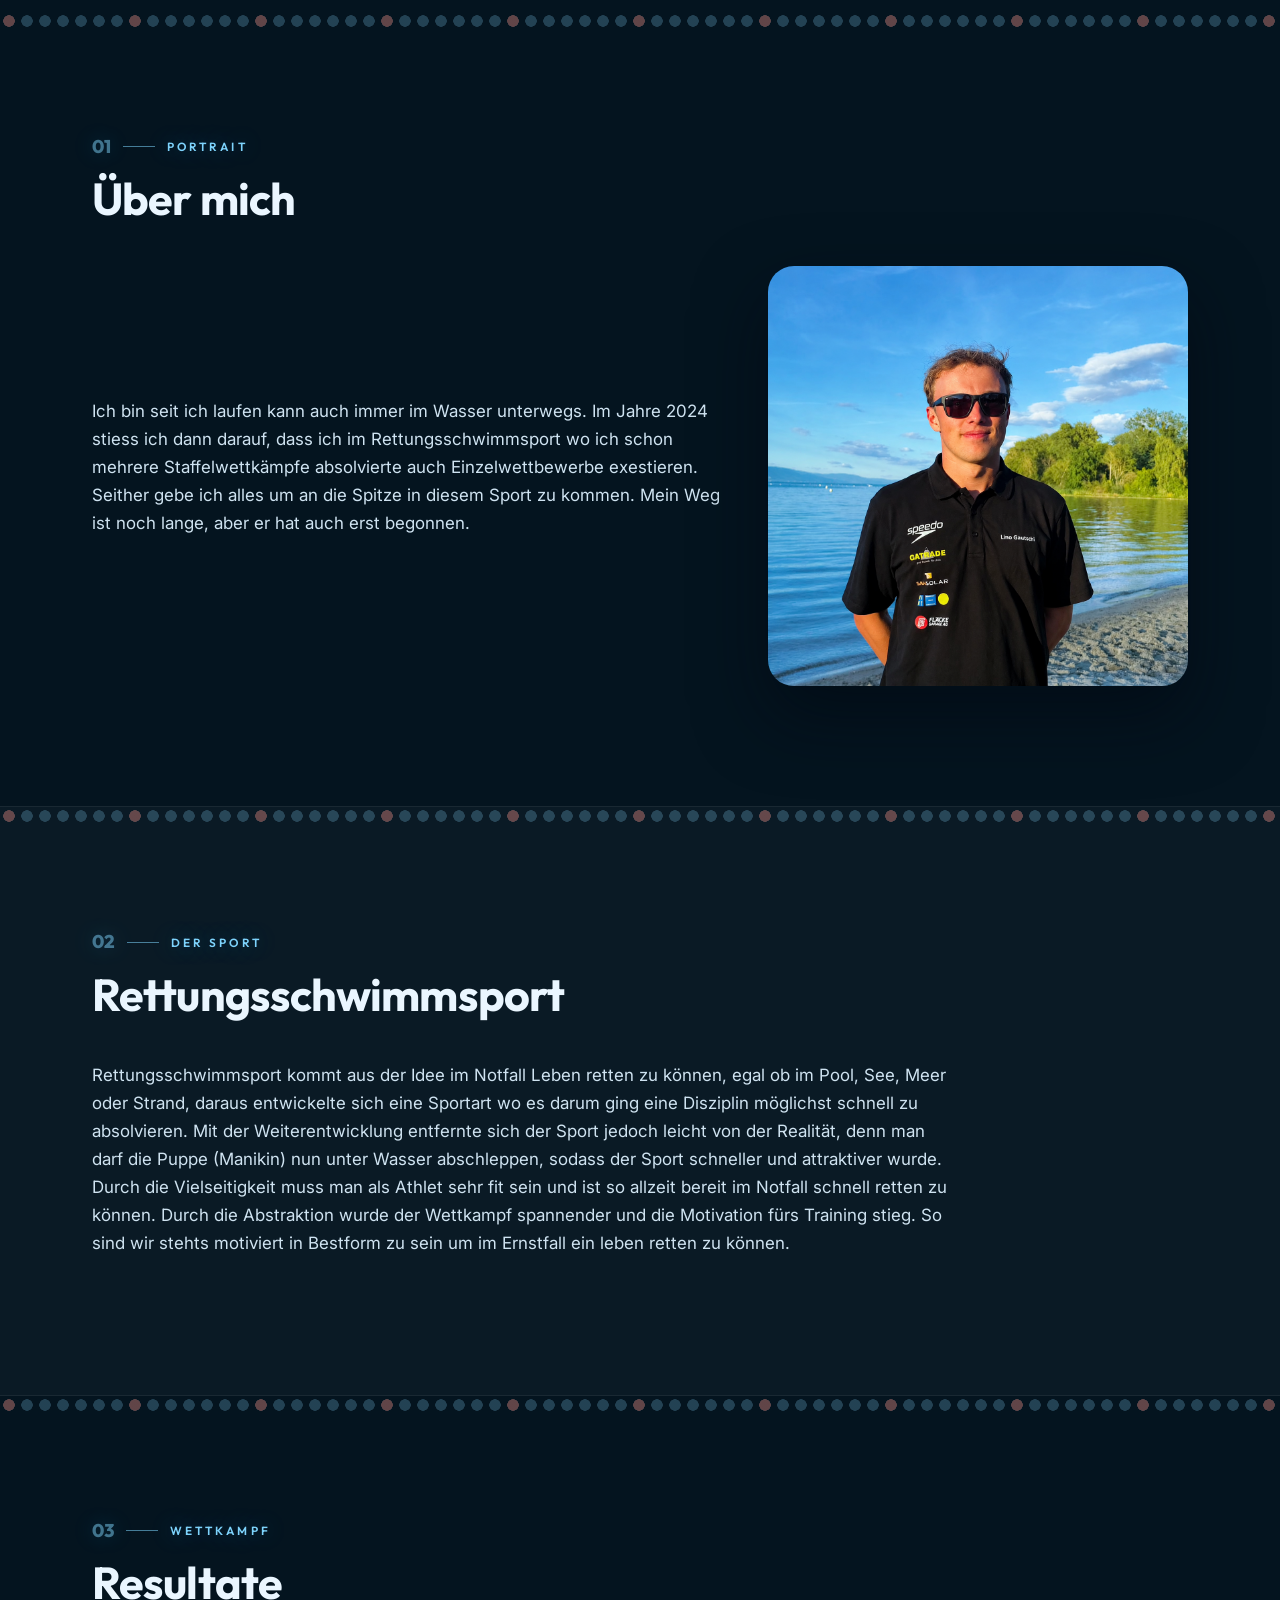
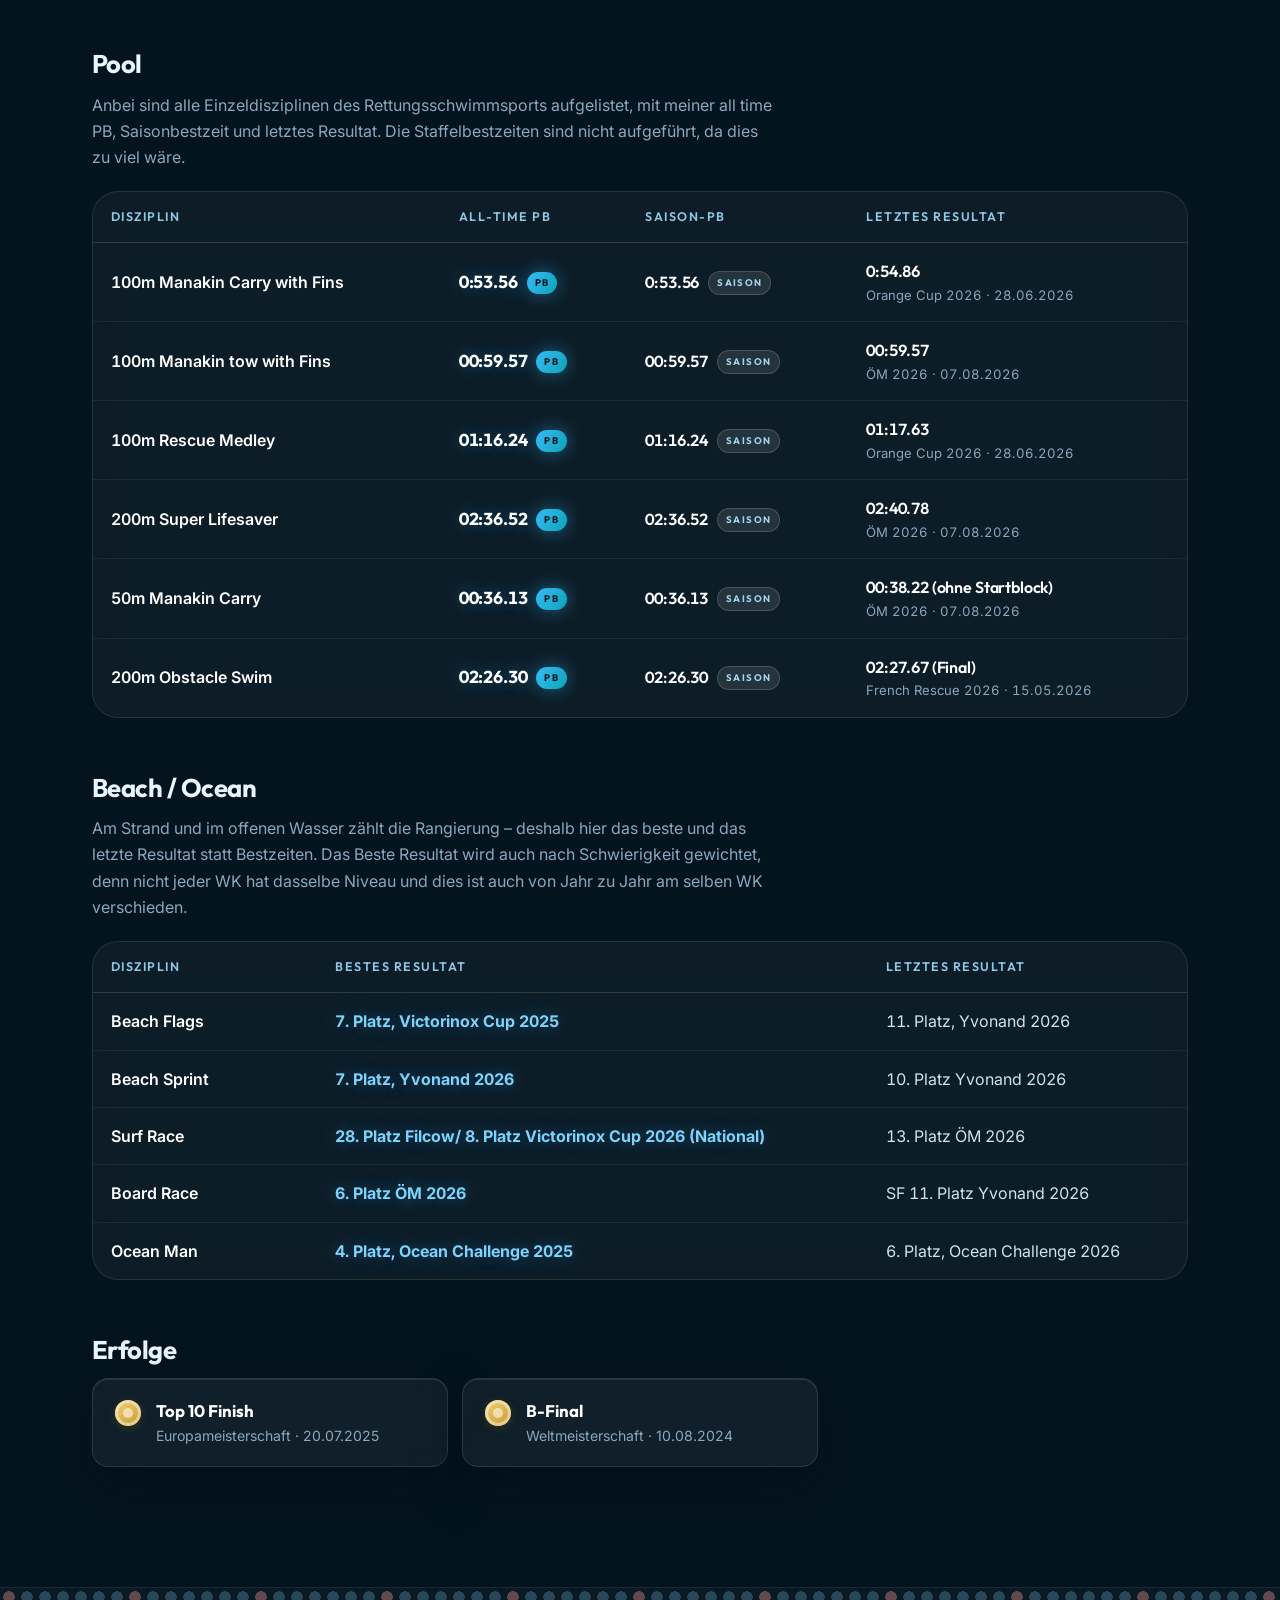
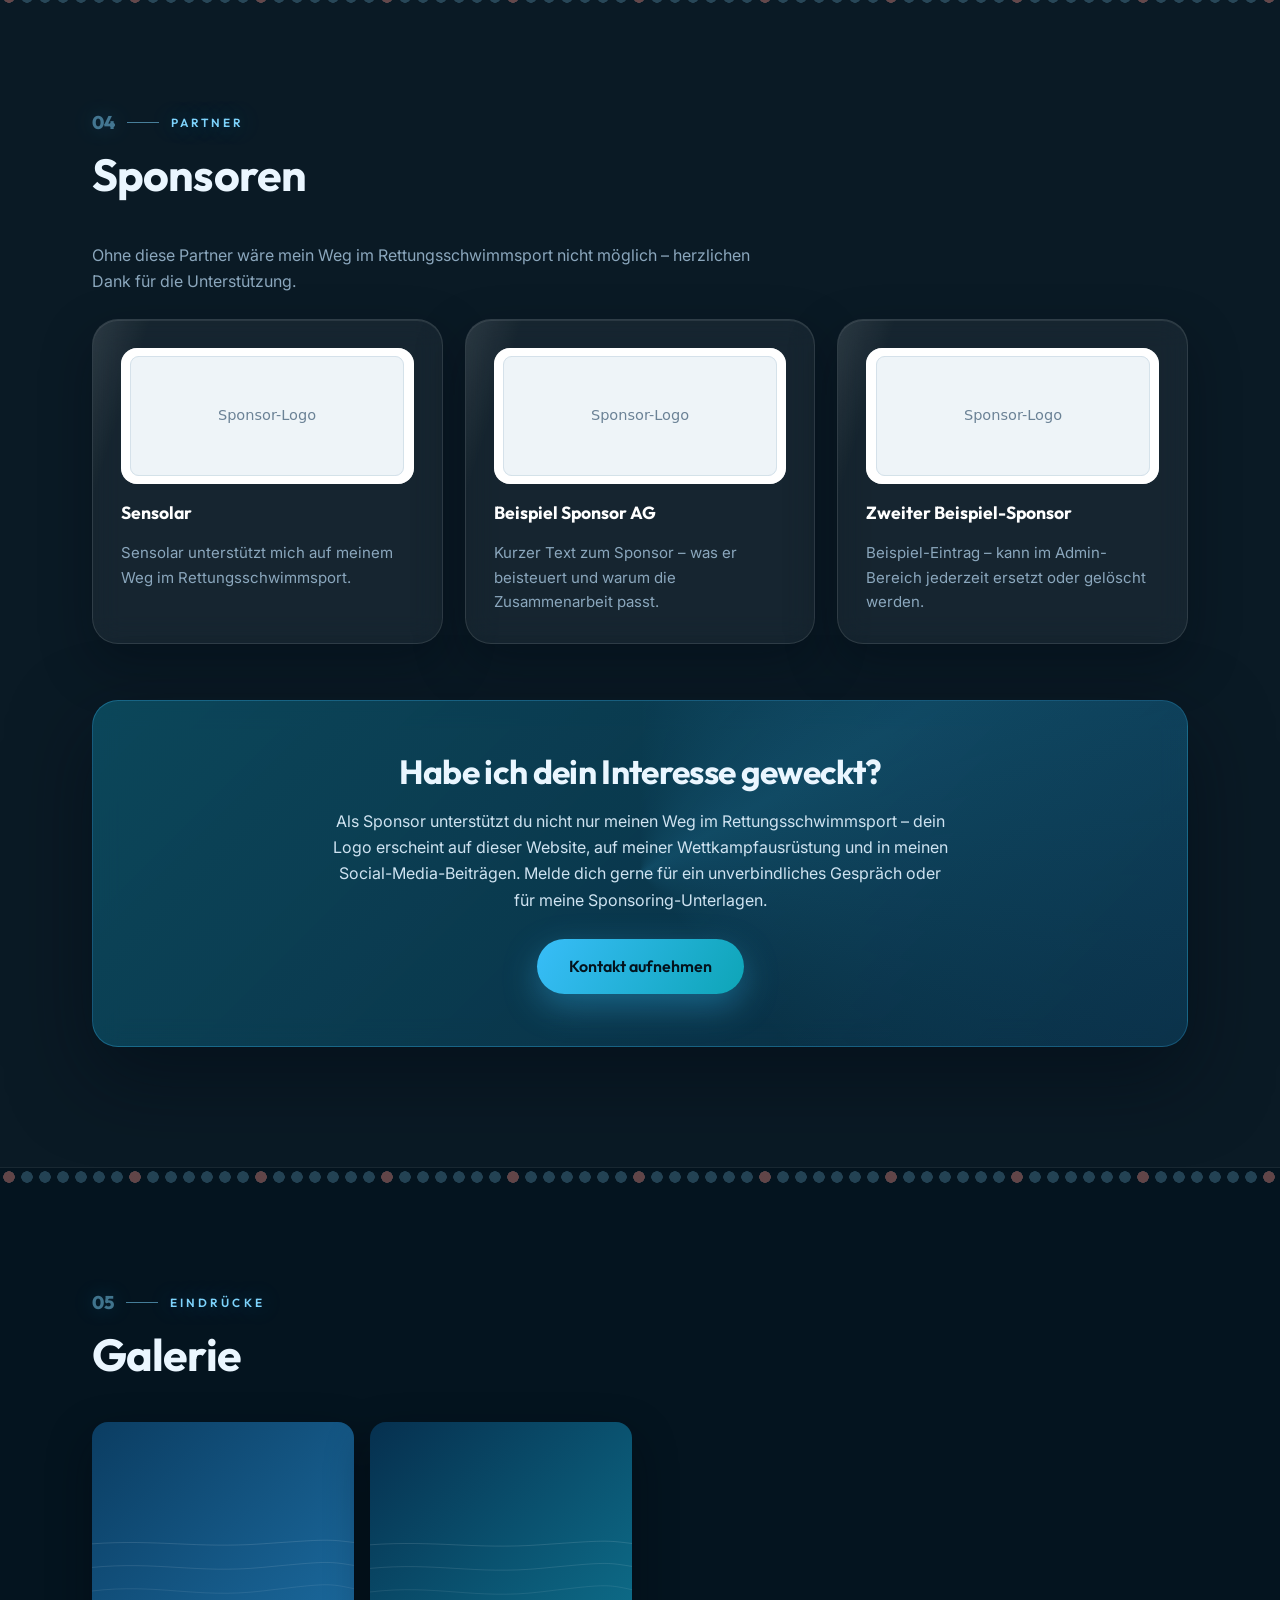
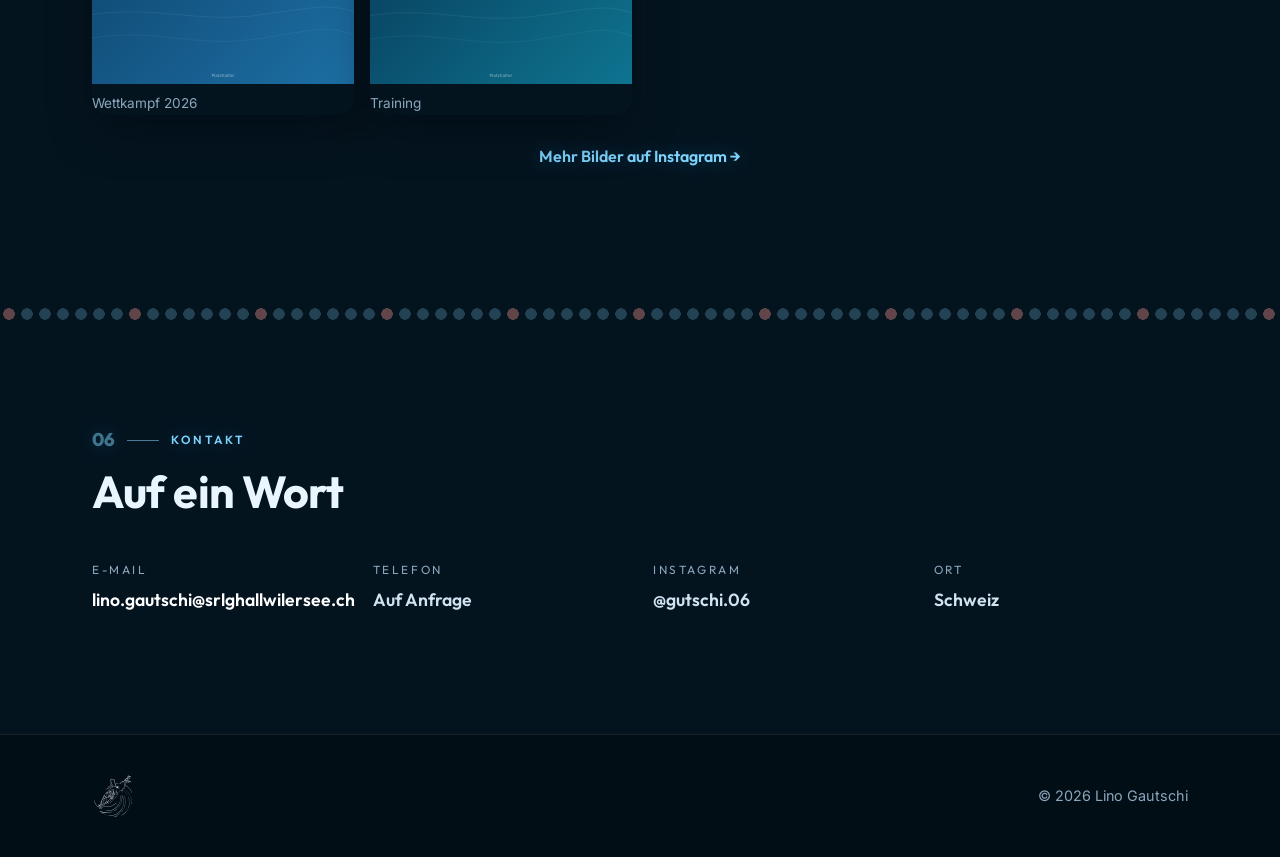
==== commit 989224b4: "Analytics aktiviert" ====
--- a/index.html
+++ b/index.html
@@ -53,6 +53,11 @@
       document.documentElement.setAttribute("data-reveal-ready", "");
     })();
   </script>
+
+  <script>
+    window.va = window.va || function () { (window.vaq = window.vaq || []).push(arguments); };
+  </script>
+  <script defer src="/_vercel/insights/script.js"></script>
 </head>
 <body>
 
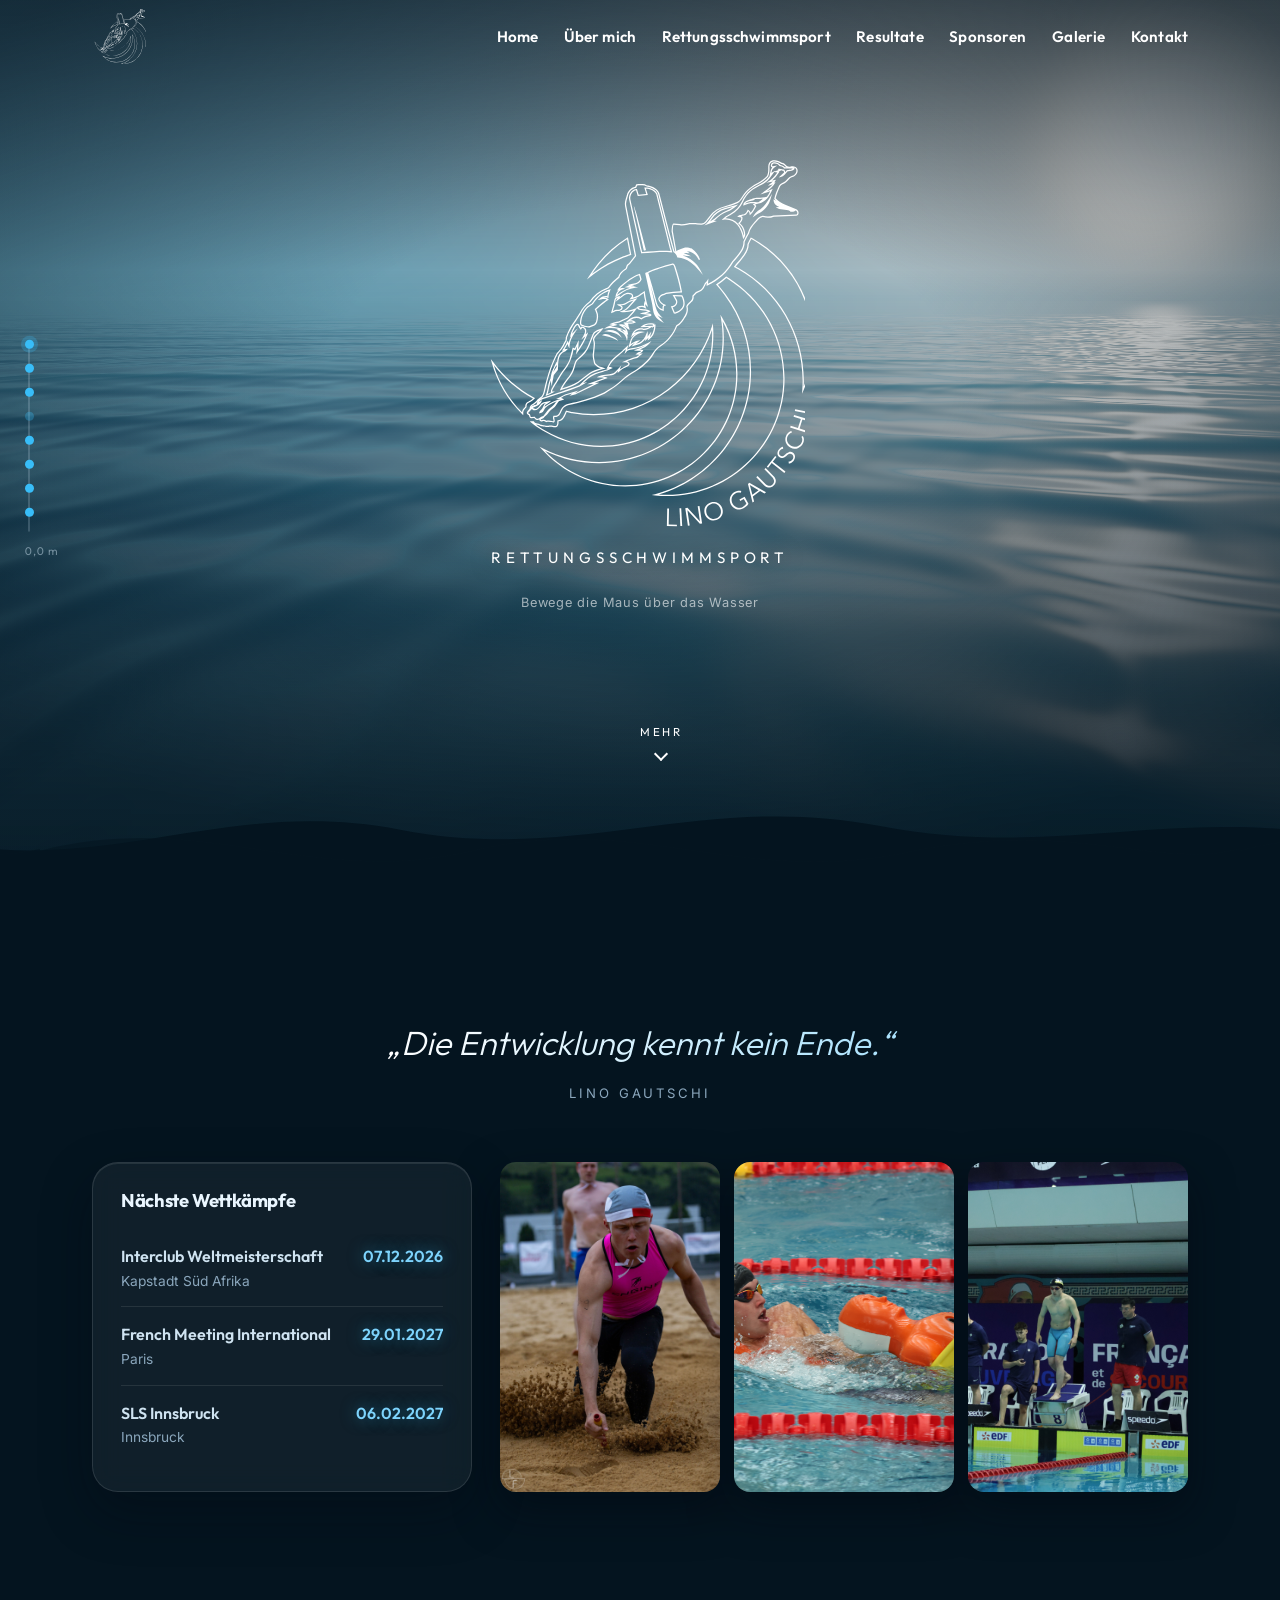
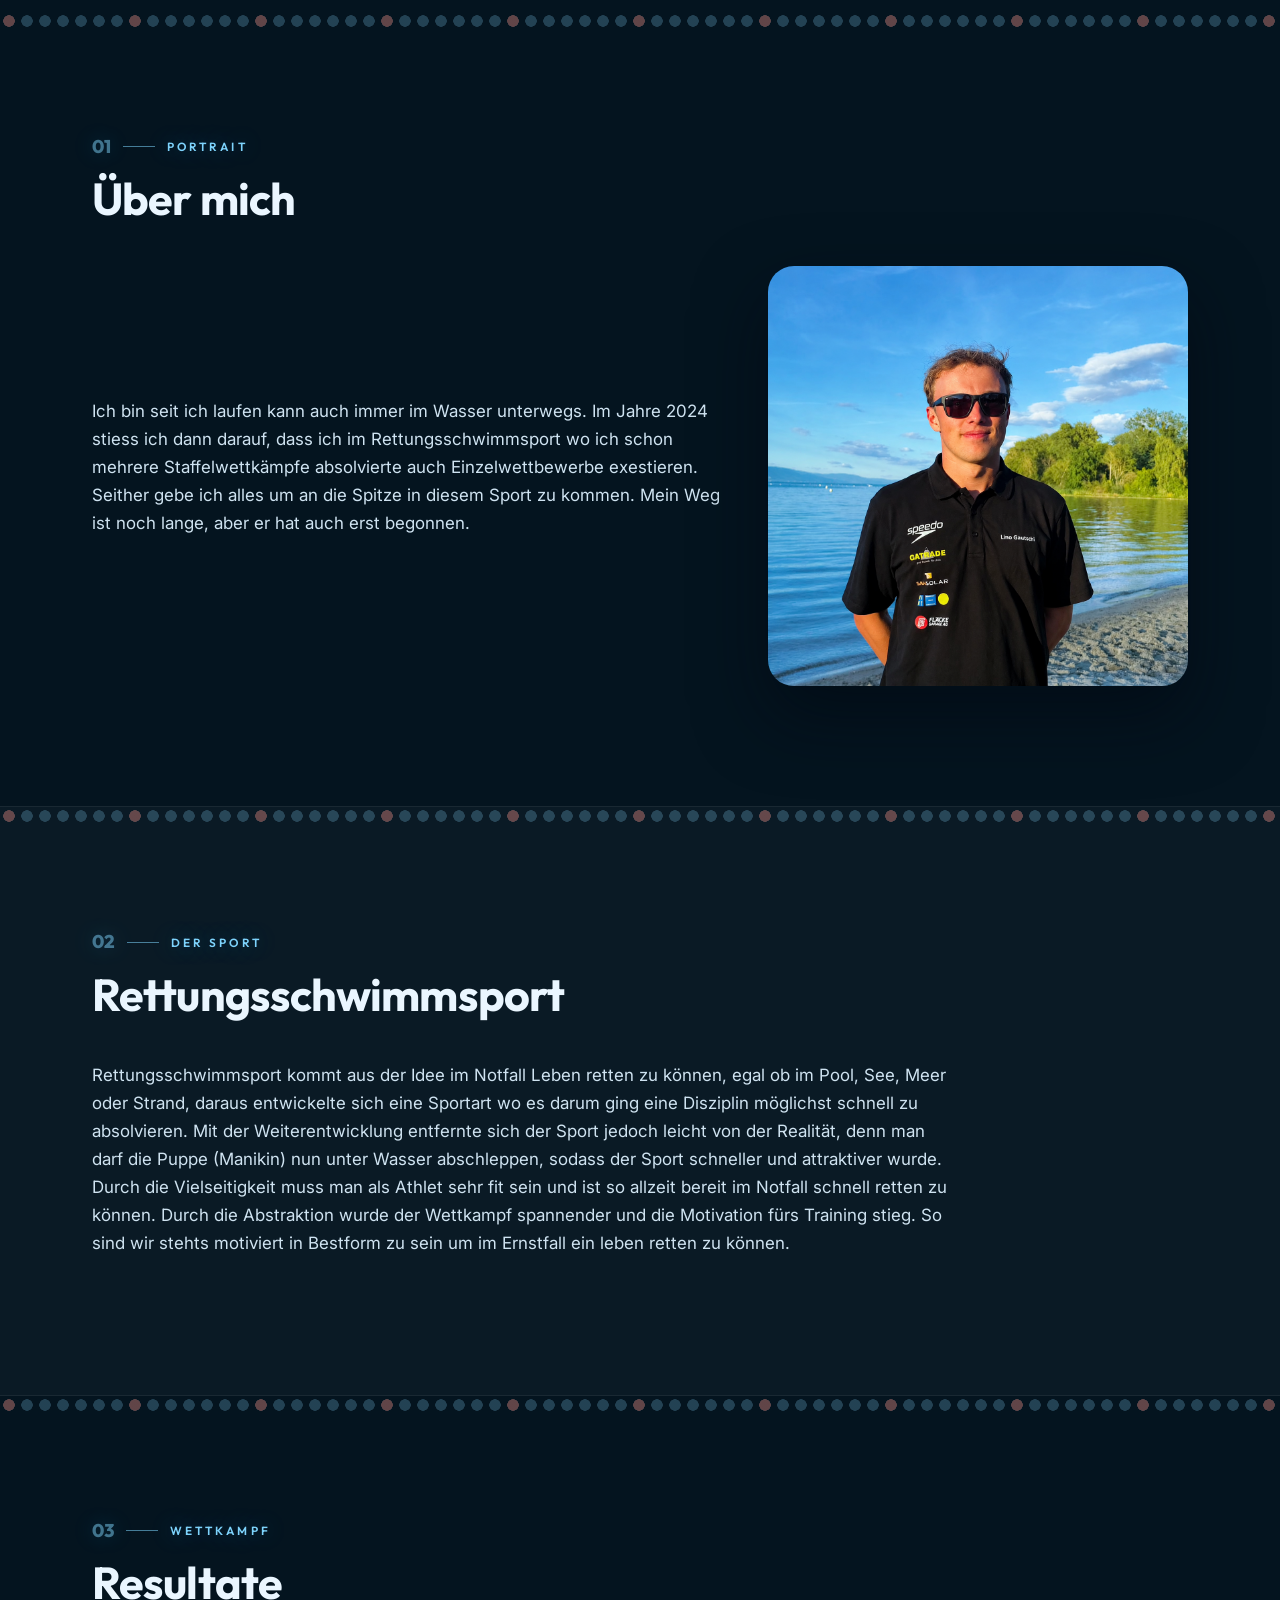
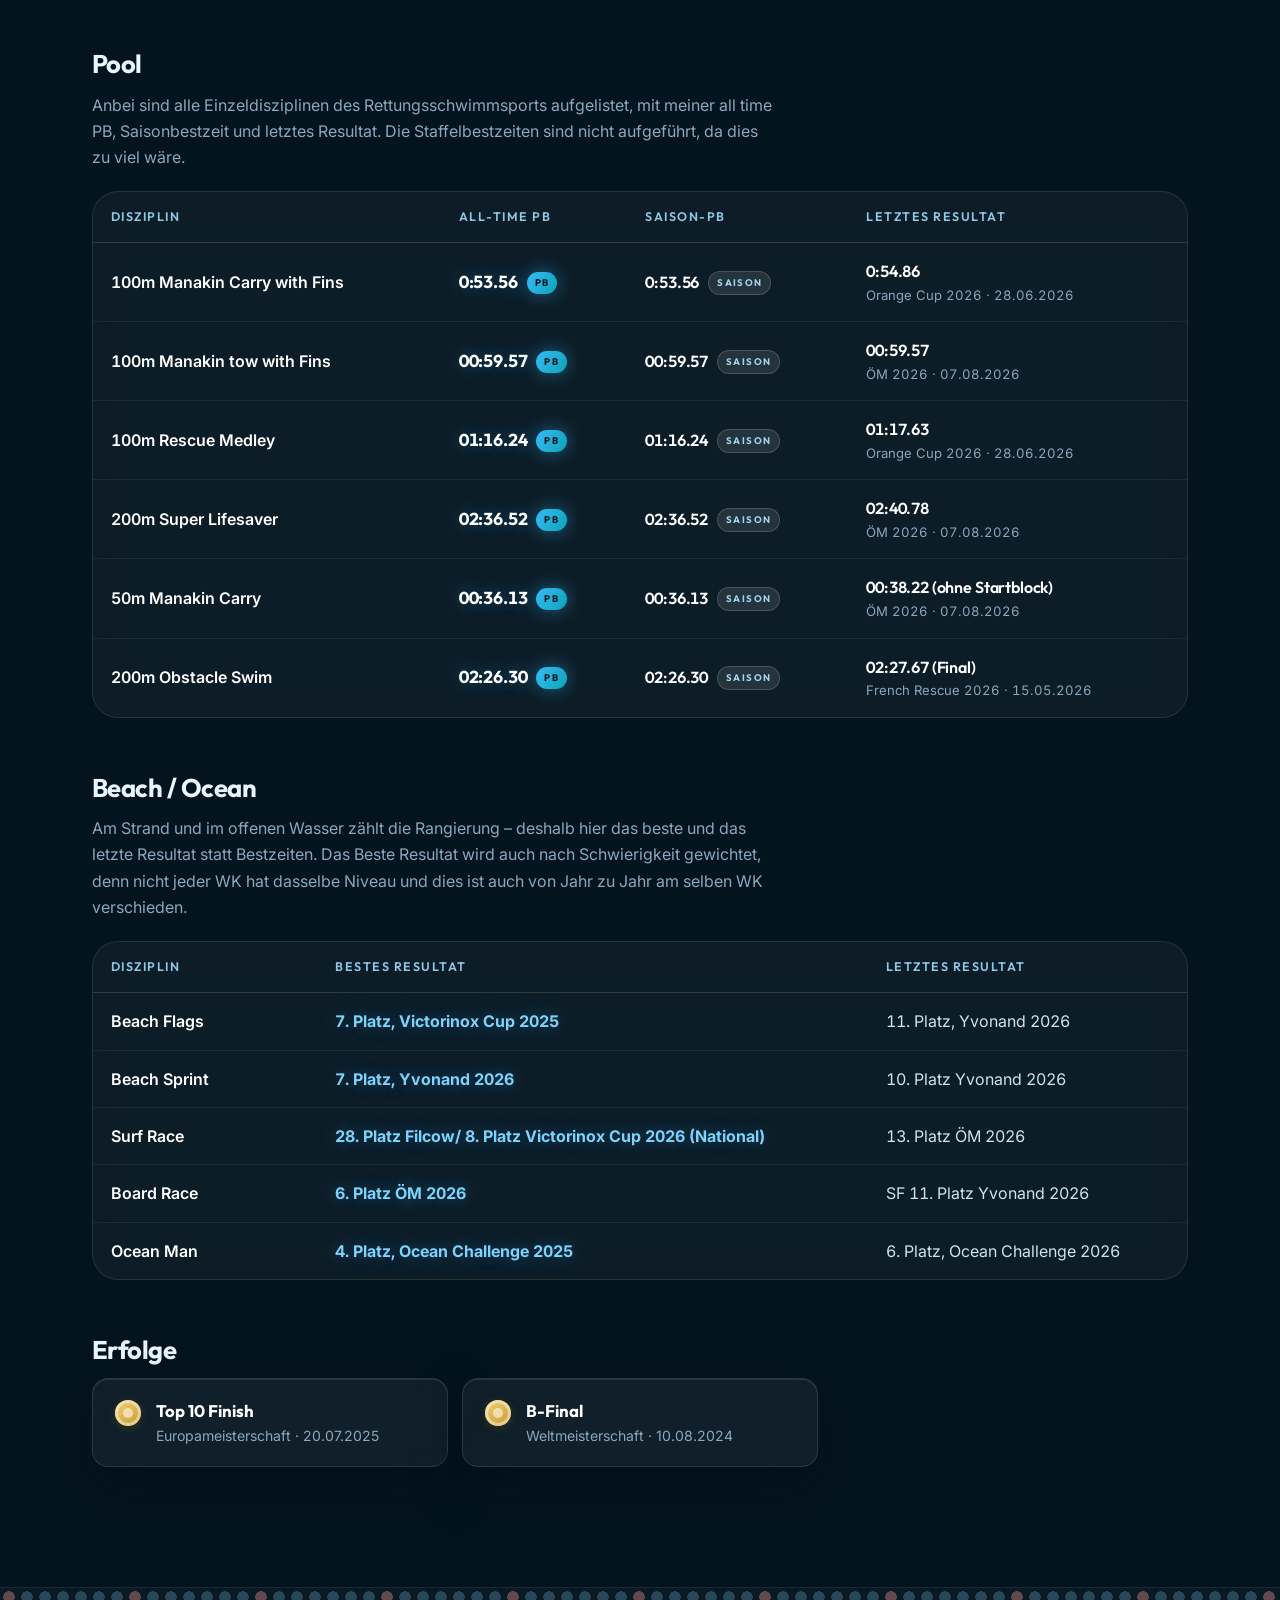
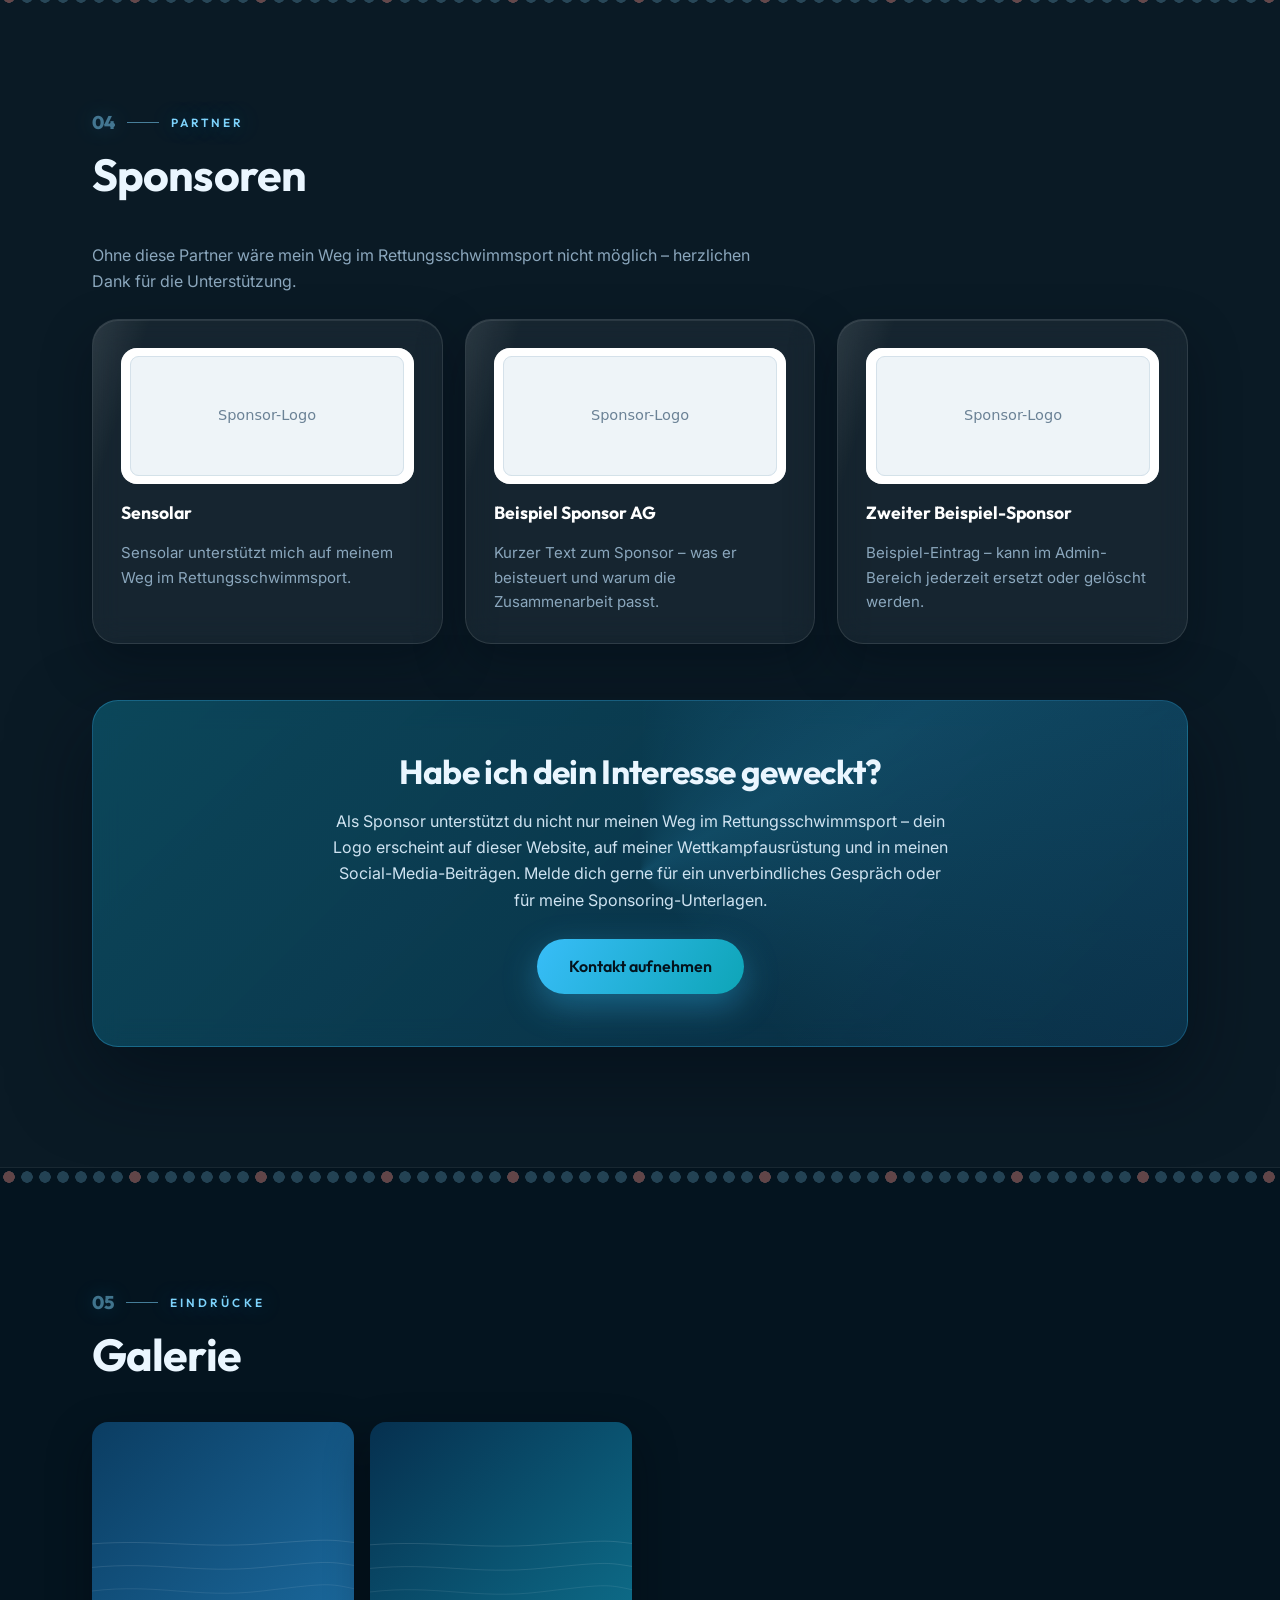
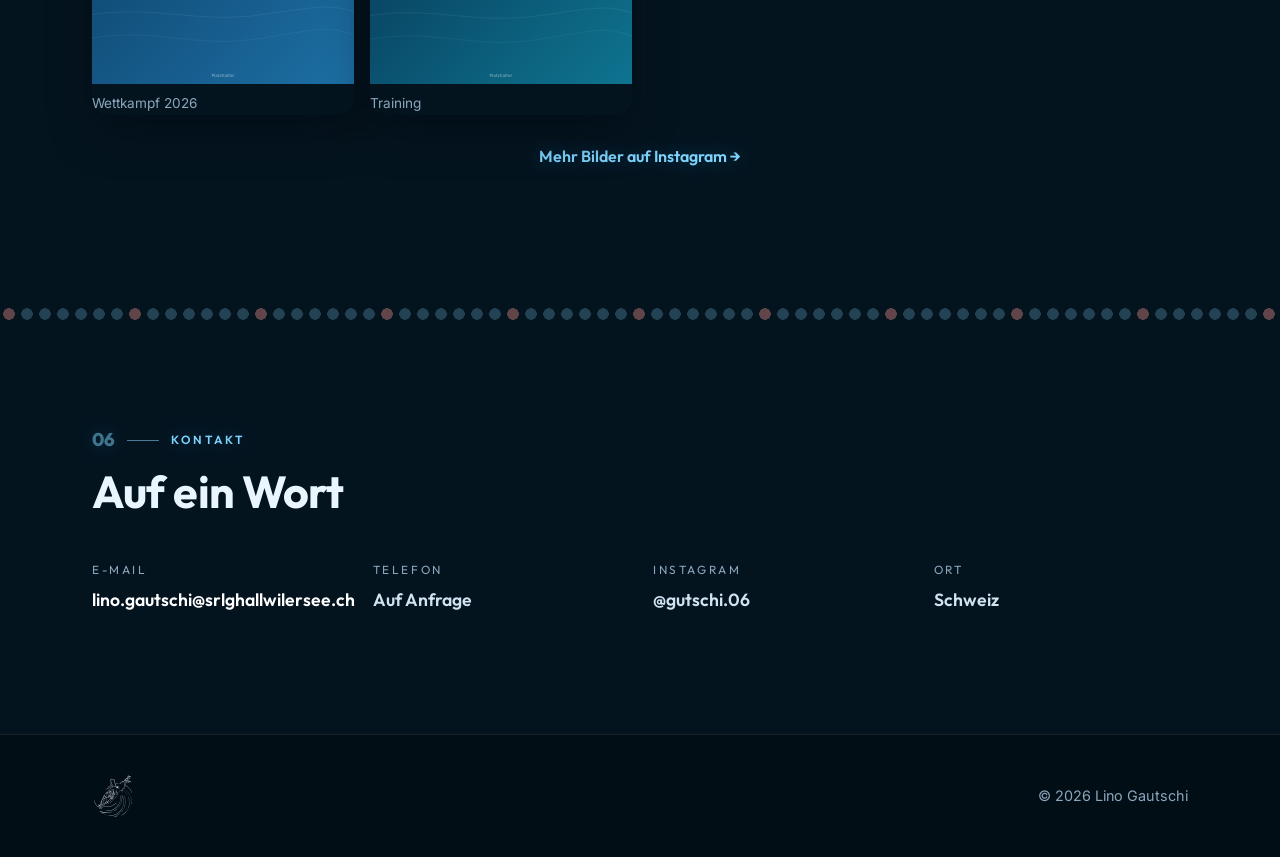
==== commit 9080e2dd: "Install Vercel Speed Insights Implemented Vercel Speed Insights for this project.  ## Changes Made  " ====
--- a/index.html
+++ b/index.html
@@ -58,6 +58,11 @@
     window.va = window.va || function () { (window.vaq = window.vaq || []).push(arguments); };
   </script>
   <script defer src="/_vercel/insights/script.js"></script>
+
+  <script>
+    window.si = window.si || function () { (window.siq = window.siq || []).push(arguments); };
+  </script>
+  <script defer src="/_vercel/speed-insights/script.js"></script>
 </head>
 <body>
 
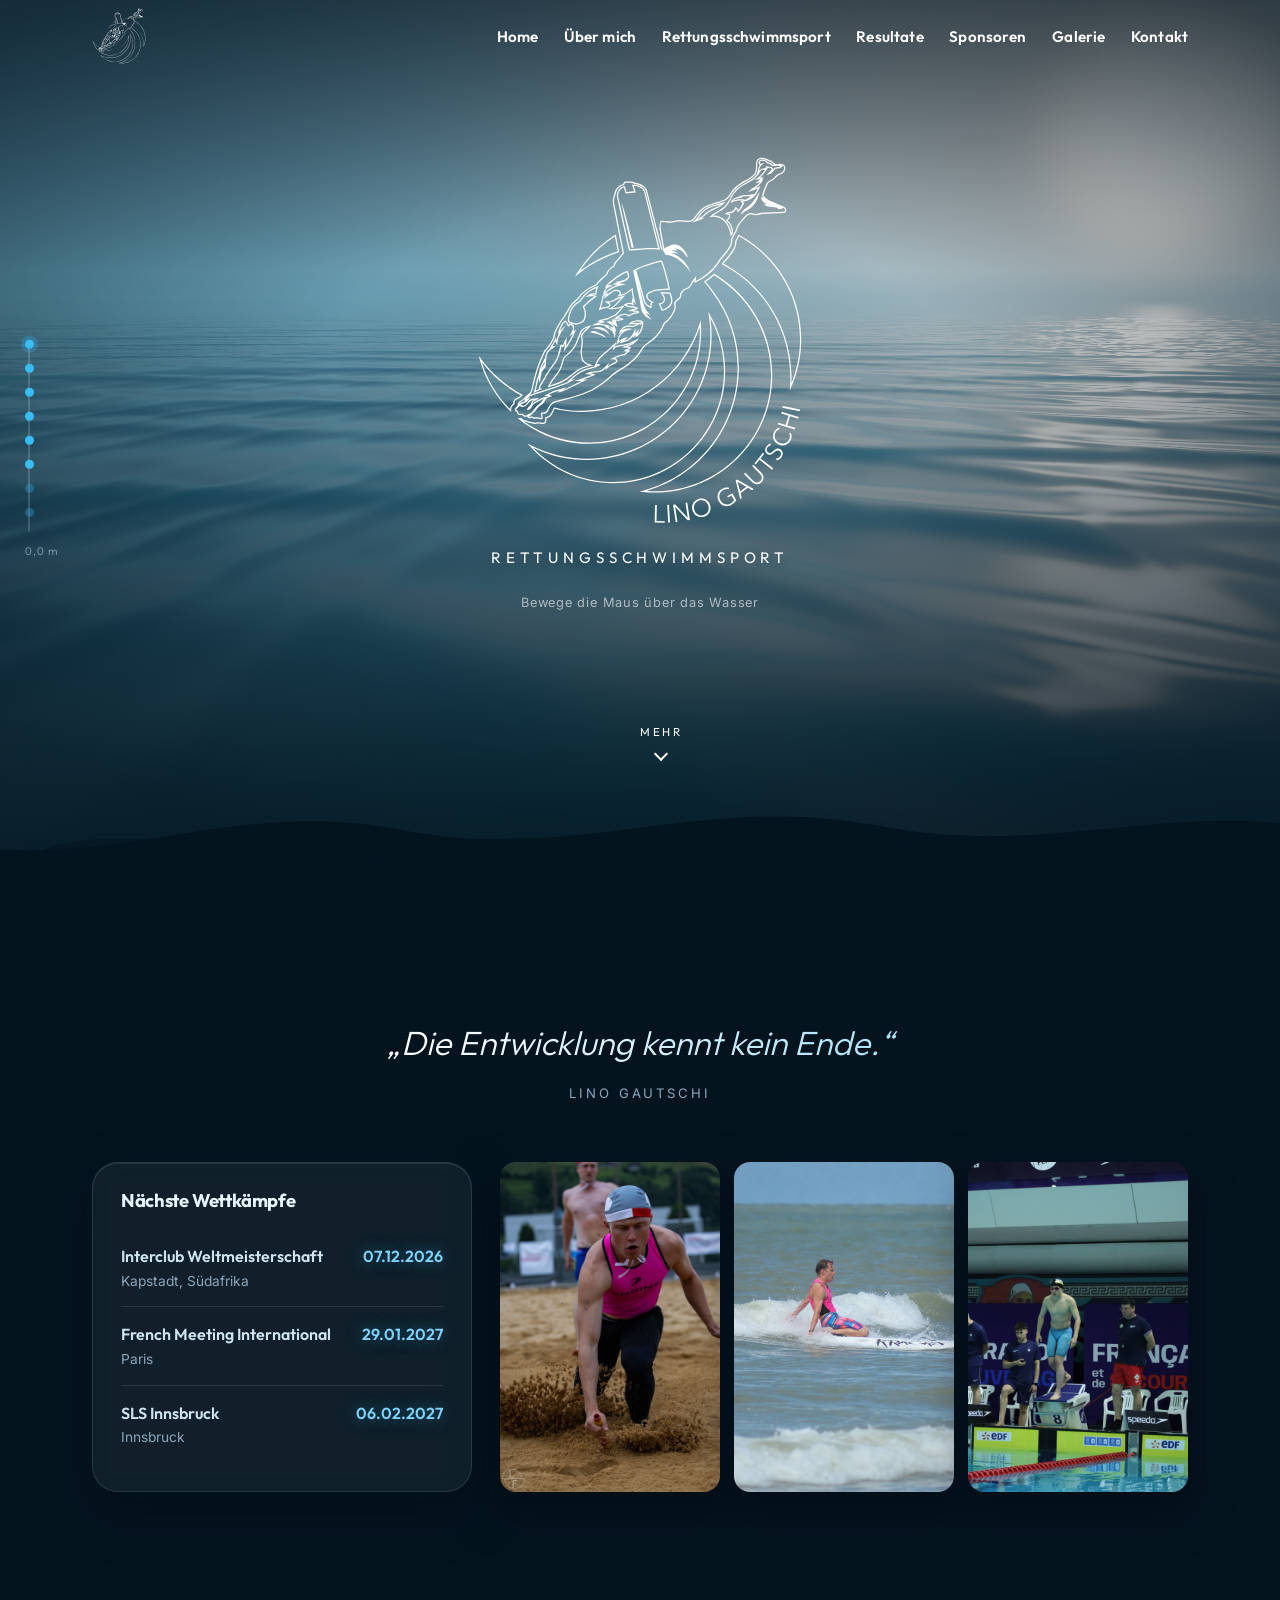
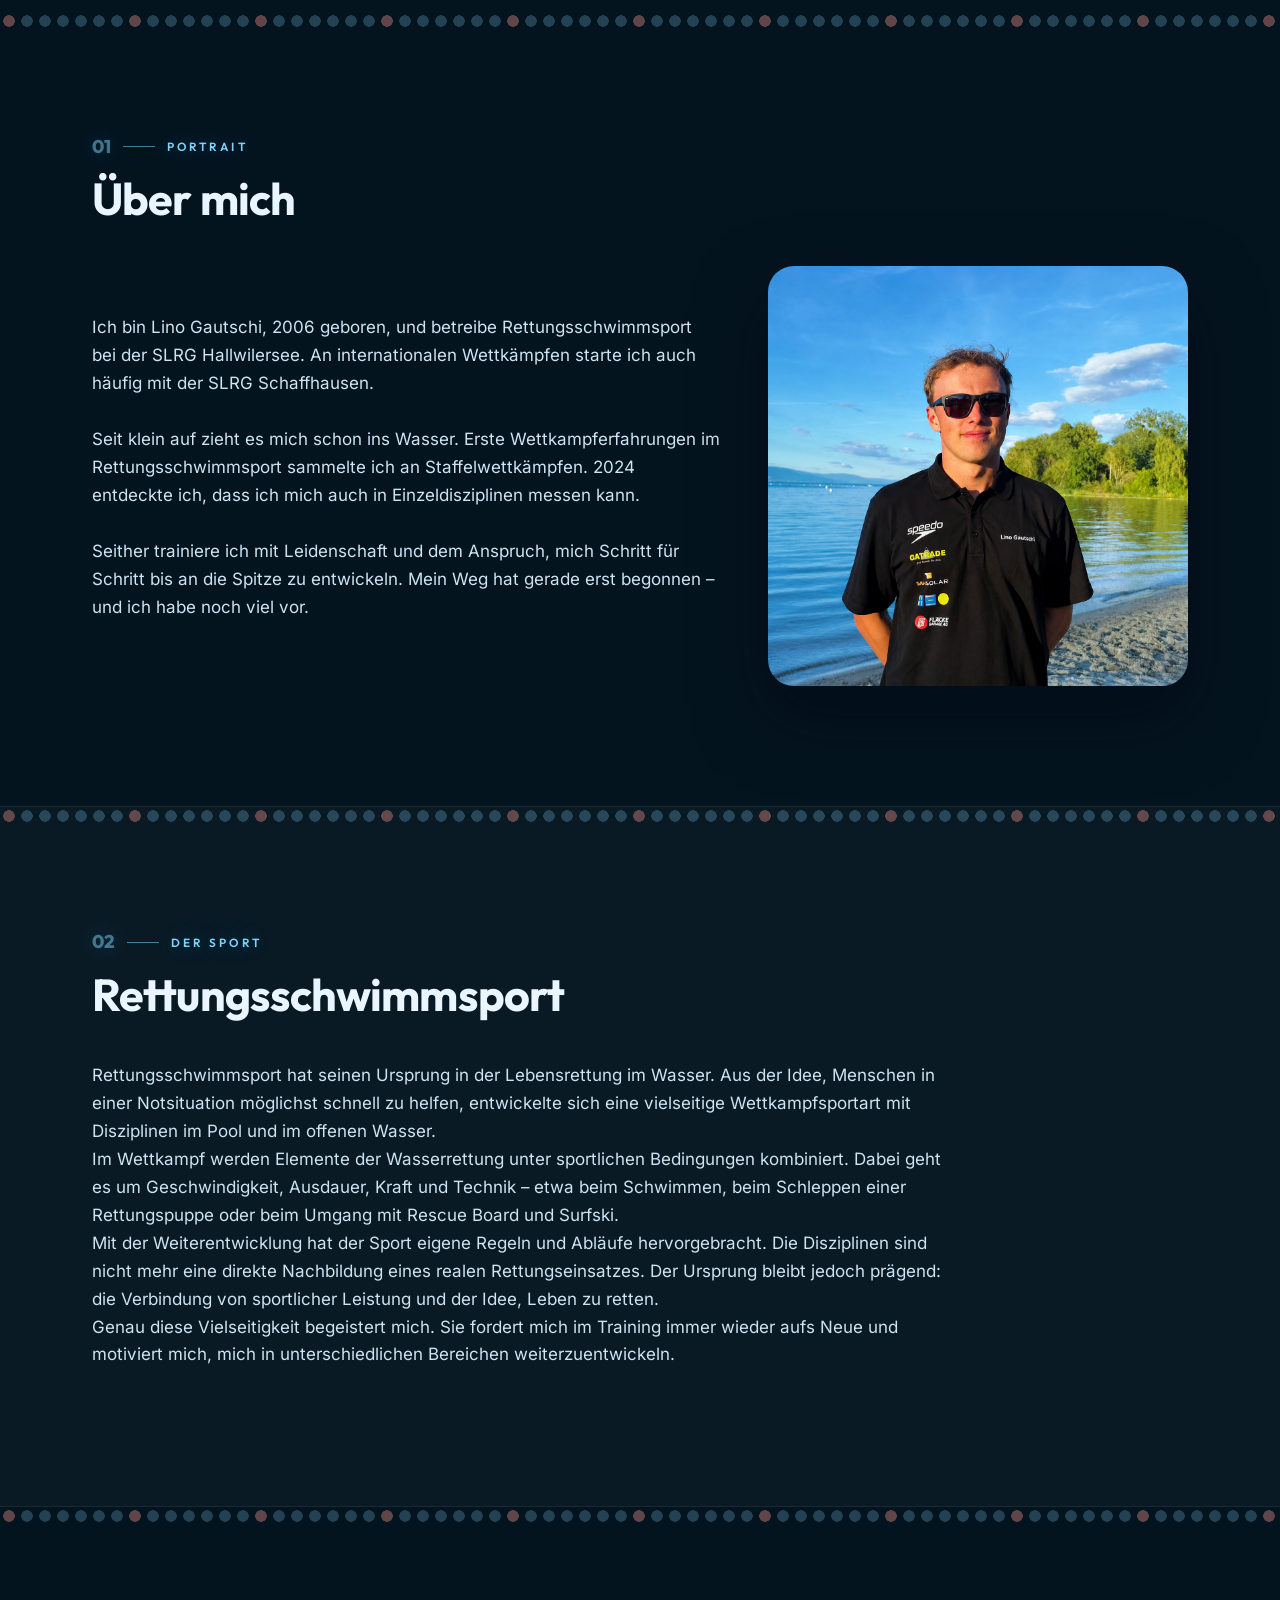
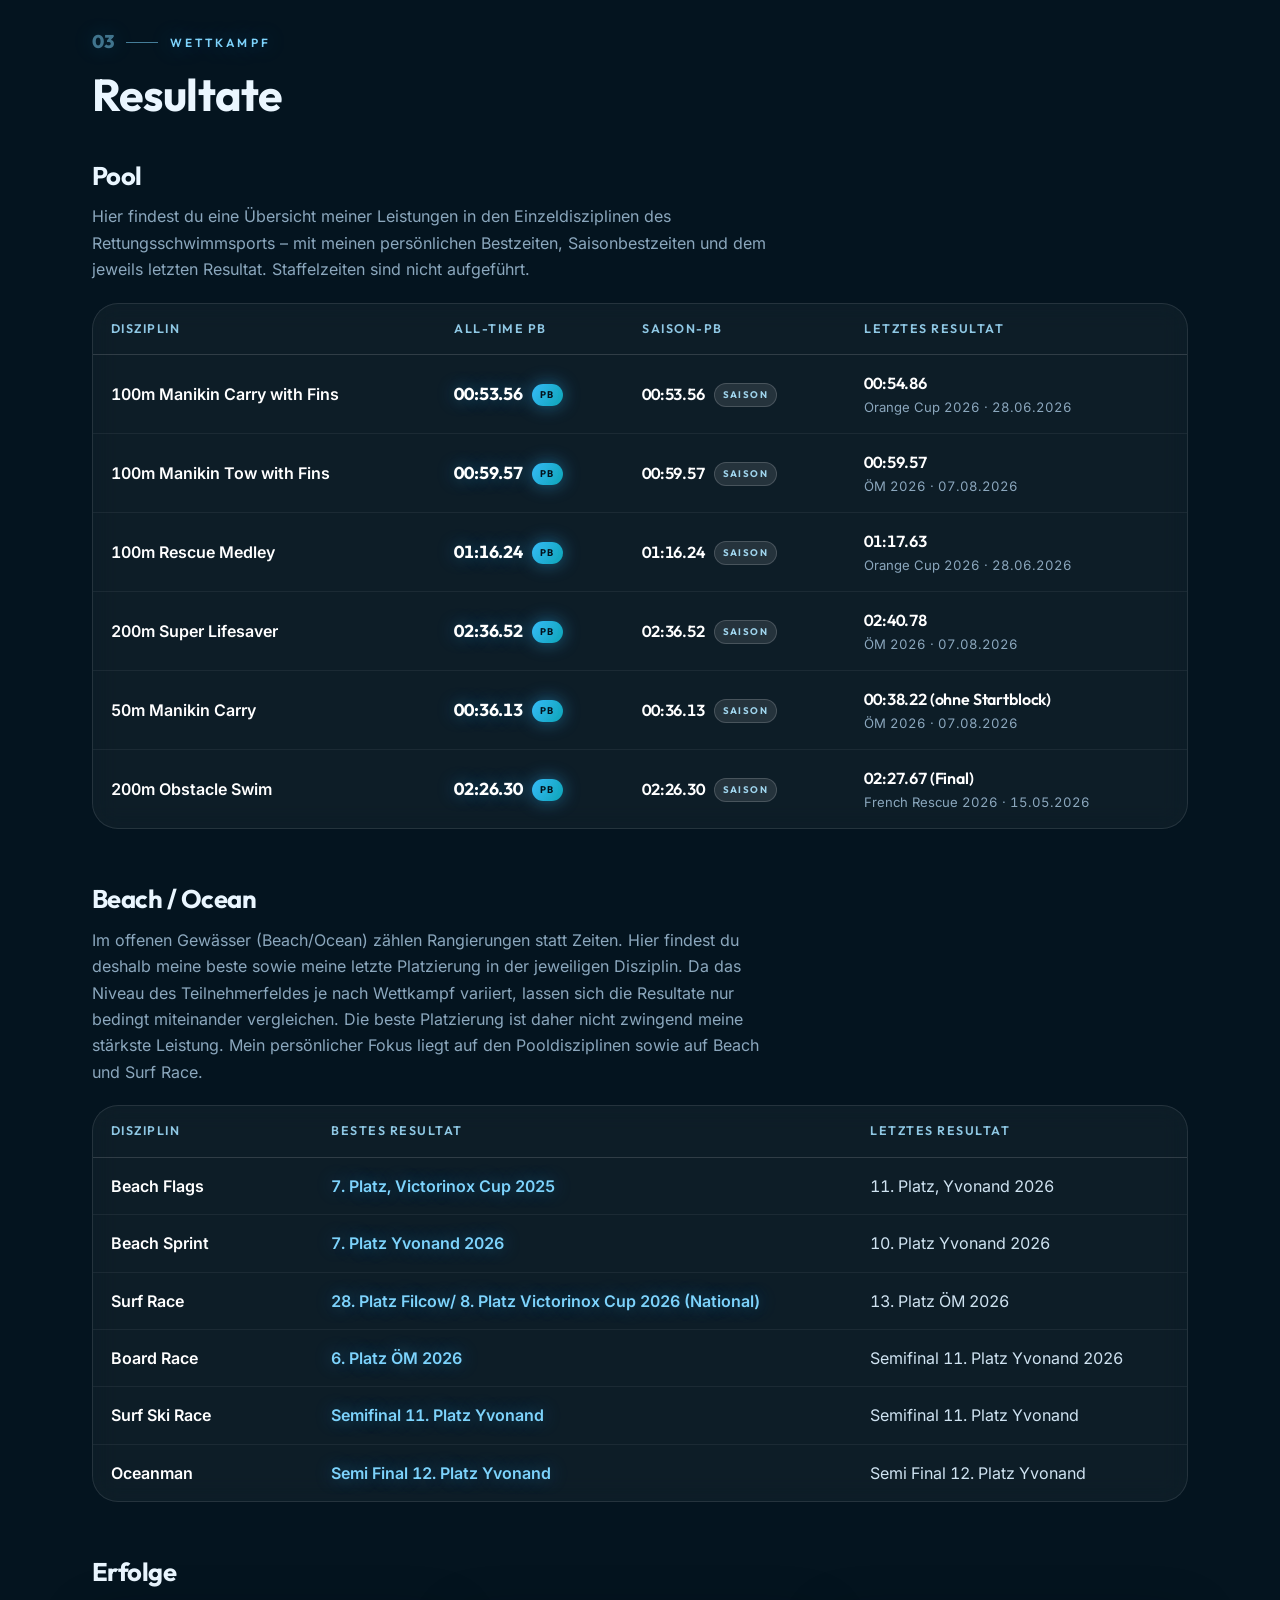
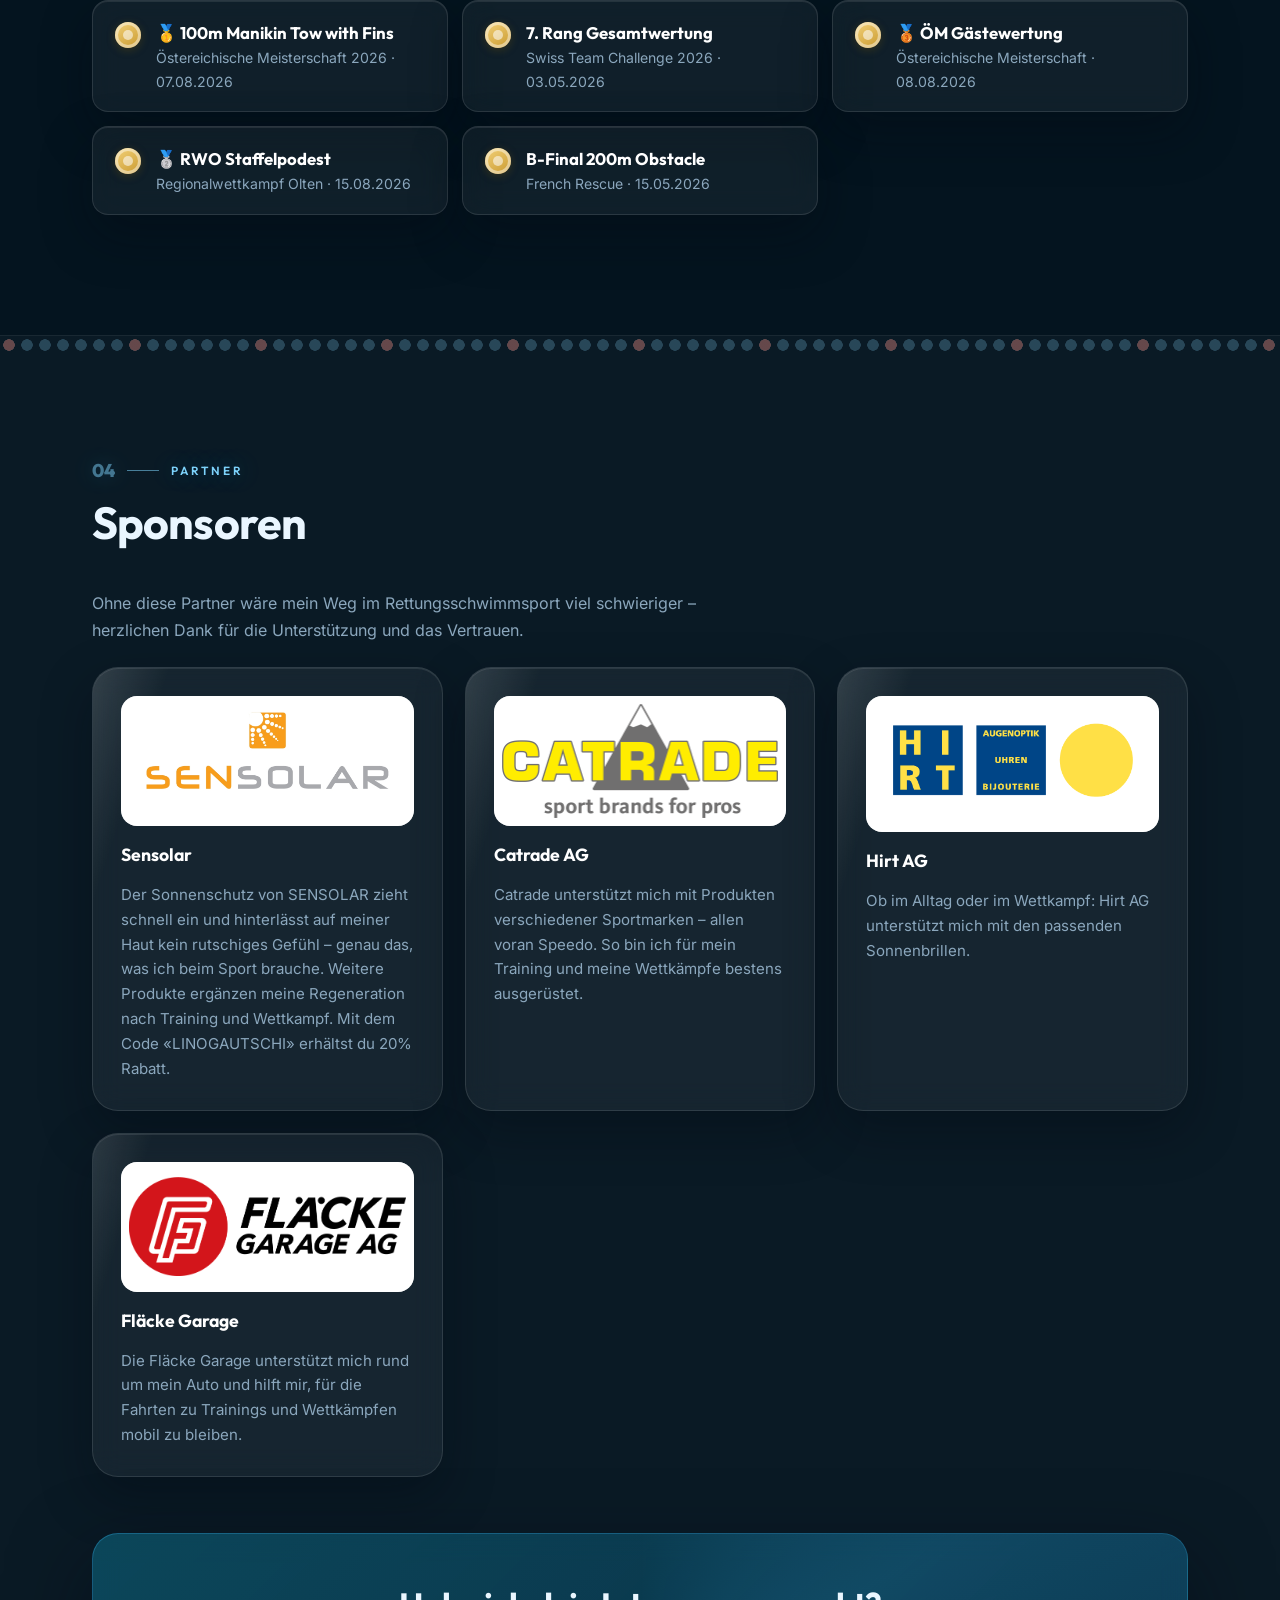
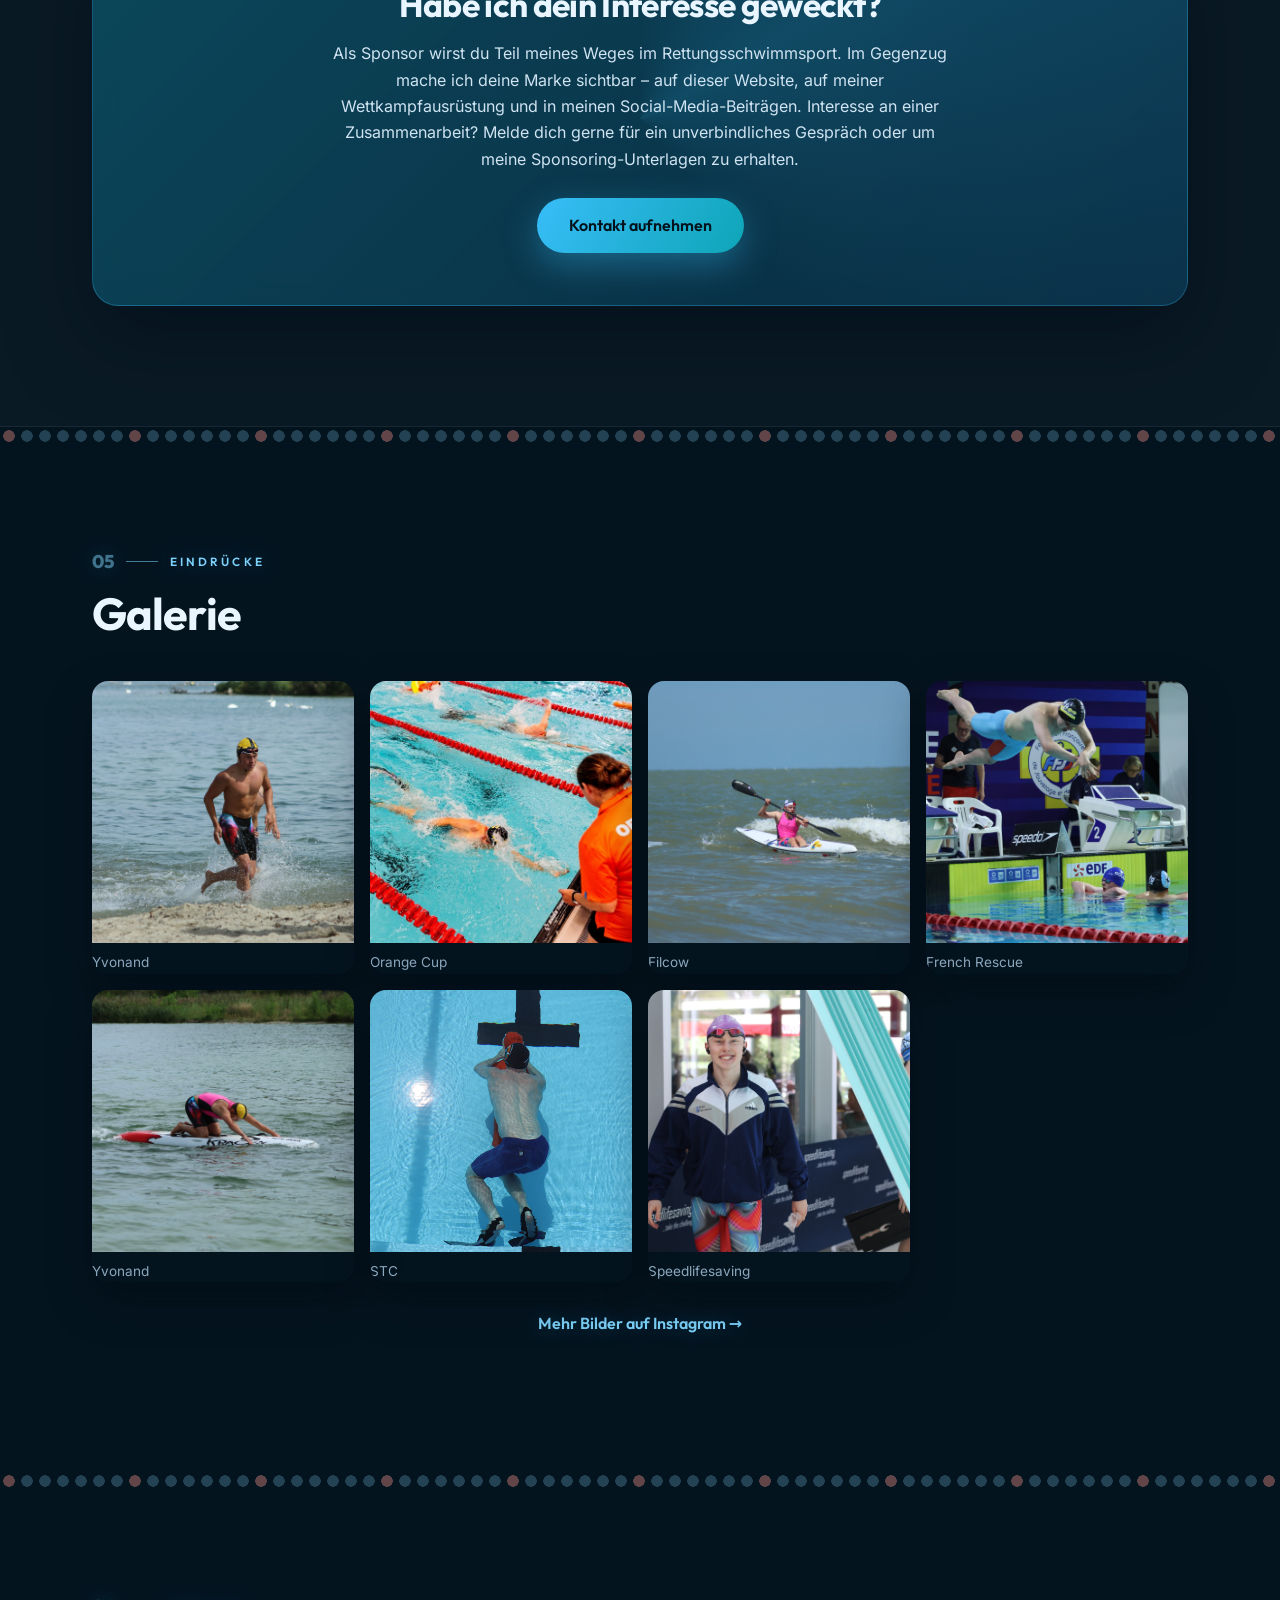
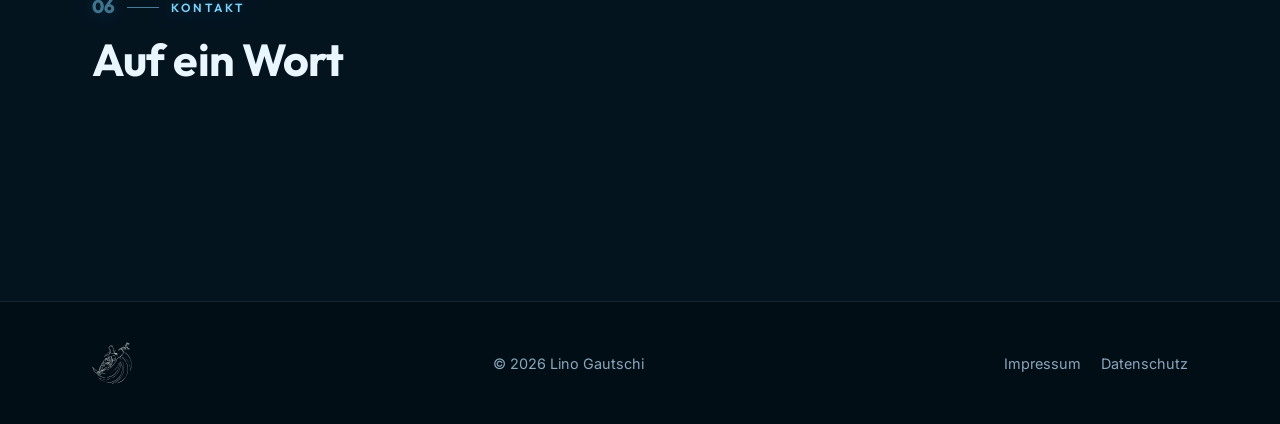
==== commit 072e7ae5: "Impressum und Datenschutz" ====
--- a/index.html
+++ b/index.html
@@ -32,9 +32,8 @@
   </script>
 
   <link rel="icon" href="assets/images/logo/logo-mark-dark.svg">
-  <link rel="preconnect" href="https://fonts.googleapis.com">
-  <link rel="preconnect" href="https://fonts.gstatic.com" crossorigin>
-  <link href="https://fonts.googleapis.com/css2?family=Outfit:wght@300;400;600;700;800&family=Inter:wght@400;500;600&display=swap" rel="stylesheet">
+  <link rel="preload" href="assets/fonts/outfit-latin.woff2" as="font" type="font/woff2" crossorigin>
+  <link rel="preload" href="assets/fonts/inter-latin.woff2" as="font" type="font/woff2" crossorigin>
 
   <link rel="stylesheet" href="assets/css/base.css">
   <link rel="stylesheet" id="theme-css" href="assets/css/theme-ocean.css">
@@ -251,6 +250,10 @@
     <div class="container footer-inner">
       <img class="footer-logo" src="assets/images/logo/logo-mark-light.svg" alt="">
       <p>&copy; <span id="jahr"></span> <span id="footer-name"></span></p>
+      <nav class="footer-links" aria-label="Rechtliches">
+        <a href="impressum.html#impressum">Impressum</a>
+        <a href="impressum.html#datenschutz">Datenschutz</a>
+      </nav>
     </div>
   </footer>
 
--- a/assets/css/base.css
+++ b/assets/css/base.css
@@ -1,3 +1,35 @@
+@font-face {
+  font-family: "Outfit";
+  font-weight: 300 800;
+  font-display: swap;
+  src: url("../fonts/outfit-latin-ext.woff2") format("woff2");
+  unicode-range: U+0100-02BA, U+02BD-02C5, U+02C7-02CC, U+02CE-02D7, U+02DD-02FF, U+0304, U+0308, U+0329, U+1D00-1DBF, U+1E00-1E9F, U+1EF2-1EFF, U+2020, U+20A0-20AB, U+20AD-20C4, U+2113, U+2C60-2C7F, U+A720-A7FF;
+}
+
+@font-face {
+  font-family: "Outfit";
+  font-weight: 300 800;
+  font-display: swap;
+  src: url("../fonts/outfit-latin.woff2") format("woff2");
+  unicode-range: U+0000-00FF, U+0131, U+0152-0153, U+02BB-02BC, U+02C6, U+02DA, U+02DC, U+0304, U+0308, U+0329, U+2000-206F, U+20AC, U+2122, U+2191, U+2193, U+2212, U+2215, U+FEFF, U+FFFD;
+}
+
+@font-face {
+  font-family: "Inter";
+  font-weight: 400 600;
+  font-display: swap;
+  src: url("../fonts/inter-latin-ext.woff2") format("woff2");
+  unicode-range: U+0100-02BA, U+02BD-02C5, U+02C7-02CC, U+02CE-02D7, U+02DD-02FF, U+0304, U+0308, U+0329, U+1D00-1DBF, U+1E00-1E9F, U+1EF2-1EFF, U+2020, U+20A0-20AB, U+20AD-20C4, U+2113, U+2C60-2C7F, U+A720-A7FF;
+}
+
+@font-face {
+  font-family: "Inter";
+  font-weight: 400 600;
+  font-display: swap;
+  src: url("../fonts/inter-latin.woff2") format("woff2");
+  unicode-range: U+0000-00FF, U+0131, U+0152-0153, U+02BB-02BC, U+02C6, U+02DA, U+02DC, U+0304, U+0308, U+0329, U+2000-206F, U+20AC, U+2122, U+2191, U+2193, U+2212, U+2215, U+FEFF, U+FFFD;
+}
+
 :root {
 
   --color-bg: #ffffff;
@@ -720,6 +752,79 @@
 .footer-logo { height: 42px; width: auto; }
 
 .site-footer p { margin: 0; }
+
+.footer-links {
+  display: flex;
+  gap: 20px;
+}
+
+.footer-links a {
+  color: inherit;
+  text-decoration: none;
+}
+
+.footer-links a:hover,
+.footer-links a:focus-visible {
+  color: var(--color-accent);
+  text-decoration: underline;
+}
+
+.legal {
+  padding-top: calc(var(--header-height) + 56px);
+  padding-bottom: var(--section-padding);
+}
+
+.legal-inner {
+  max-width: 760px;
+}
+
+.legal h1 {
+  font-family: var(--font-head);
+  font-size: clamp(2rem, 5vw, 2.8rem);
+  margin: 0 0 8px;
+  color: var(--color-accent-dark);
+}
+
+.legal h2 {
+  font-family: var(--font-head);
+  font-size: 1.6rem;
+  margin: 64px 0 12px;
+  color: var(--color-accent-dark);
+  scroll-margin-top: calc(var(--header-height) + 24px);
+}
+
+.legal h3 {
+  font-family: var(--font-head);
+  font-size: 1.1rem;
+  margin: 32px 0 8px;
+  color: var(--color-accent-dark);
+}
+
+.legal p,
+.legal li {
+  line-height: 1.7;
+}
+
+.legal a {
+  color: var(--color-accent);
+  overflow-wrap: anywhere;
+}
+
+.legal-stand {
+  color: var(--color-muted);
+  font-size: 0.9rem;
+}
+
+.legal-back {
+  color: #ffffff;
+  text-decoration: none;
+  font-weight: 600;
+}
+
+.legal-back:hover,
+.legal-back:focus-visible {
+  text-decoration: underline;
+}
 
 .reveal { opacity: 1; }
 
--- a/assets/css/theme-ocean.css
+++ b/assets/css/theme-ocean.css
@@ -161,7 +161,7 @@
 
 .hero-wave {
   height: clamp(70px, 10vw, 150px);
-  background: url("data:image/svg+xml,%3Csvg xmlns='http://www.w3.org/2000/svg' viewBox='0 0 1440 140' preserveAspectRatio='none'%3E%3Cpath d='M0 70 C 180 120 300 24 480 62 C 660 100 780 20 960 58 C 1140 96 1260 32 1440 74 L1440 140 L0 140 Z' fill='%2304141f'/%3E%3C/svg%3E") repeat-x bottom / 1440px 100%;
+  background: url("data:image/svg+xml,%3Csvg xmlns='http://www.w3.org/2000/svg' viewBox='0 0 1440 140' preserveAspectRatio='none'%3E%3Cpath d='M0 70 C 180 120 300 24 480 62 C 660 100 780 20 960 58 C 1140 96 1260 20 1440 70 L1440 140 L0 140 Z' fill='%2304141f'/%3E%3C/svg%3E") repeat-x bottom / 1440px 100%;
   animation: wave-slide 18s linear infinite;
 }
 
@@ -171,13 +171,18 @@
   left: 0; right: 0; bottom: 0;
   height: clamp(70px, 10vw, 150px);
   pointer-events: none;
-  background: url("data:image/svg+xml,%3Csvg xmlns='http://www.w3.org/2000/svg' viewBox='0 0 1440 140' preserveAspectRatio='none'%3E%3Cpath d='M0 86 C 200 40 320 128 520 86 C 720 44 840 126 1040 88 C 1240 50 1340 108 1440 84 L1440 140 L0 140 Z' fill='%2304141f' fill-opacity='0.55'/%3E%3C/svg%3E") repeat-x bottom / 1200px 100%;
-  animation: wave-slide 26s linear infinite reverse;
+  background: url("data:image/svg+xml,%3Csvg xmlns='http://www.w3.org/2000/svg' viewBox='0 0 1440 140' preserveAspectRatio='none'%3E%3Cpath d='M0 86 C 120 40 360 132 480 86 C 600 40 820 124 960 88 C 1100 52 1320 132 1440 86 L1440 140 L0 140 Z' fill='%2304141f' fill-opacity='0.55'/%3E%3C/svg%3E") repeat-x bottom / 1200px 100%;
+  animation: wave-slide-back 26s linear infinite;
 }
 
 @keyframes wave-slide {
   from { background-position-x: 0; }
   to   { background-position-x: -1440px; }
+}
+
+@keyframes wave-slide-back {
+  from { background-position-x: 0; }
+  to   { background-position-x: 1200px; }
 }
 
 .section-kicker {
